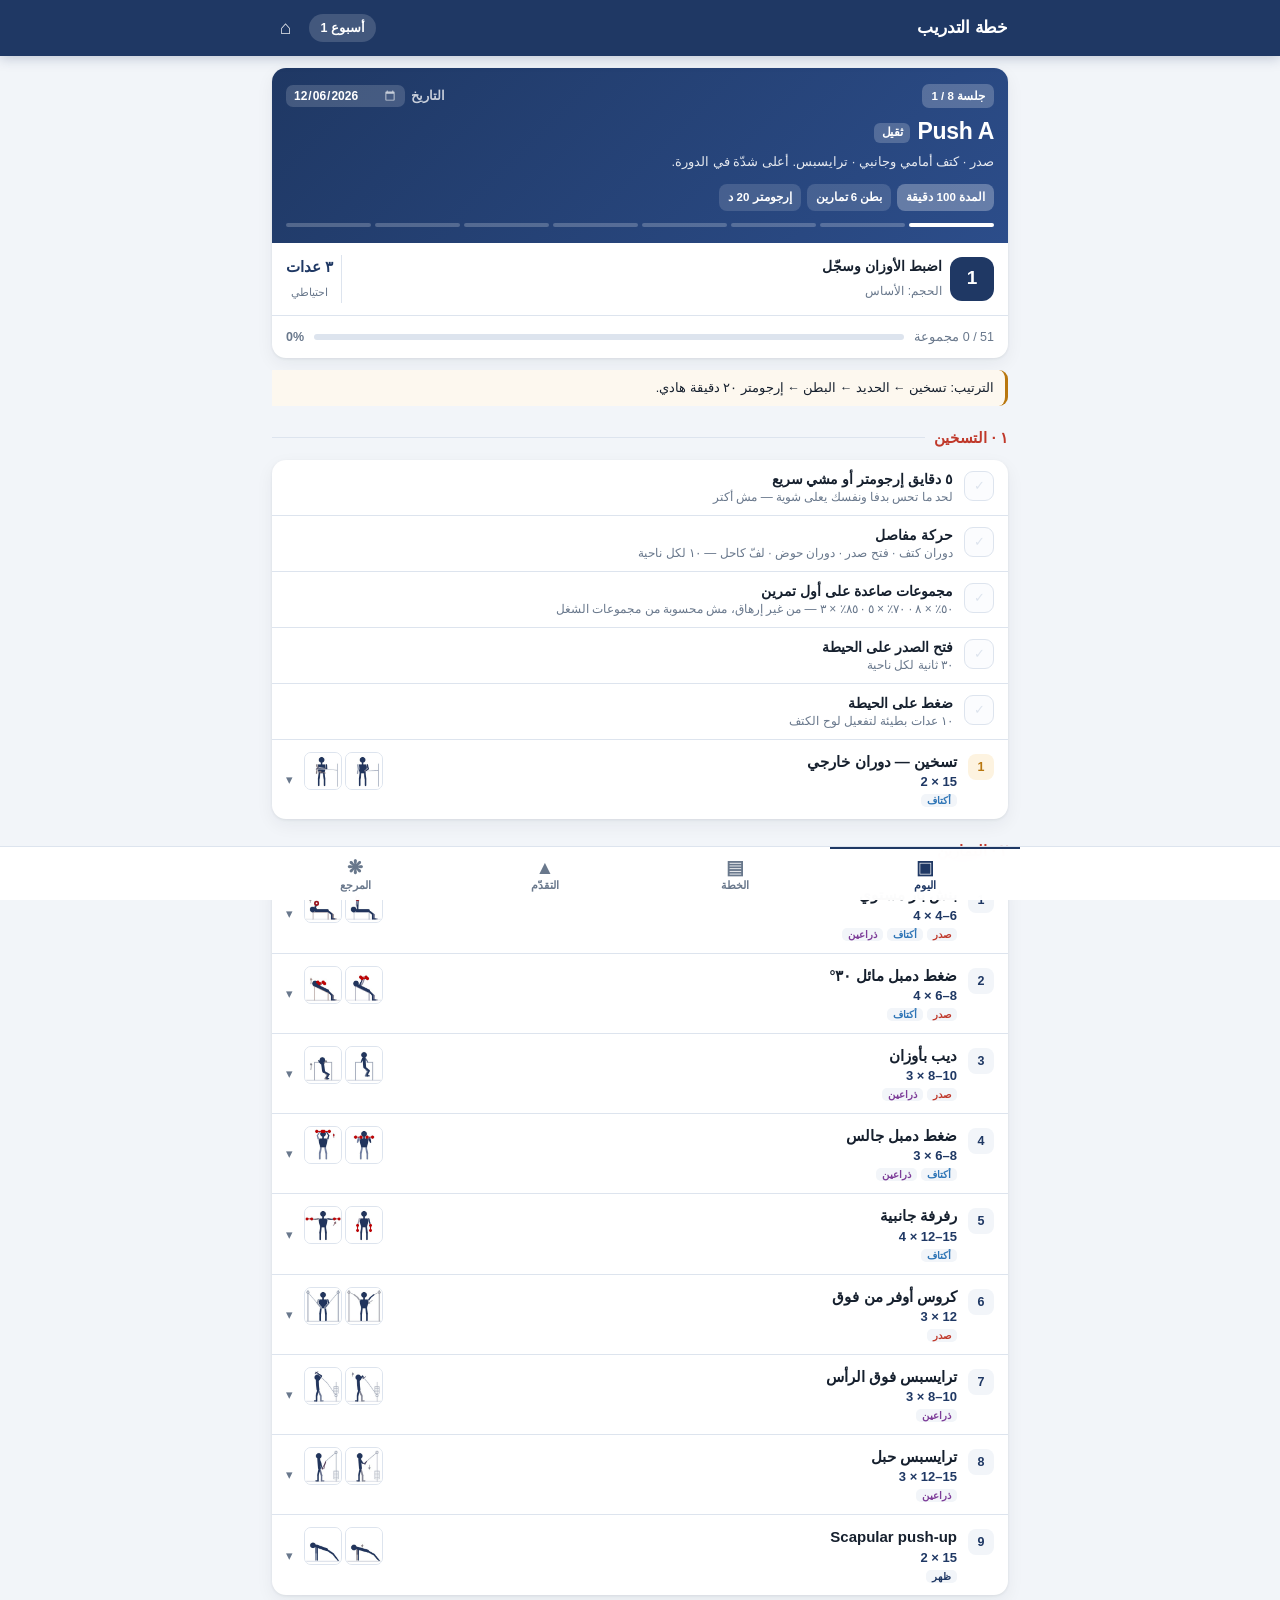
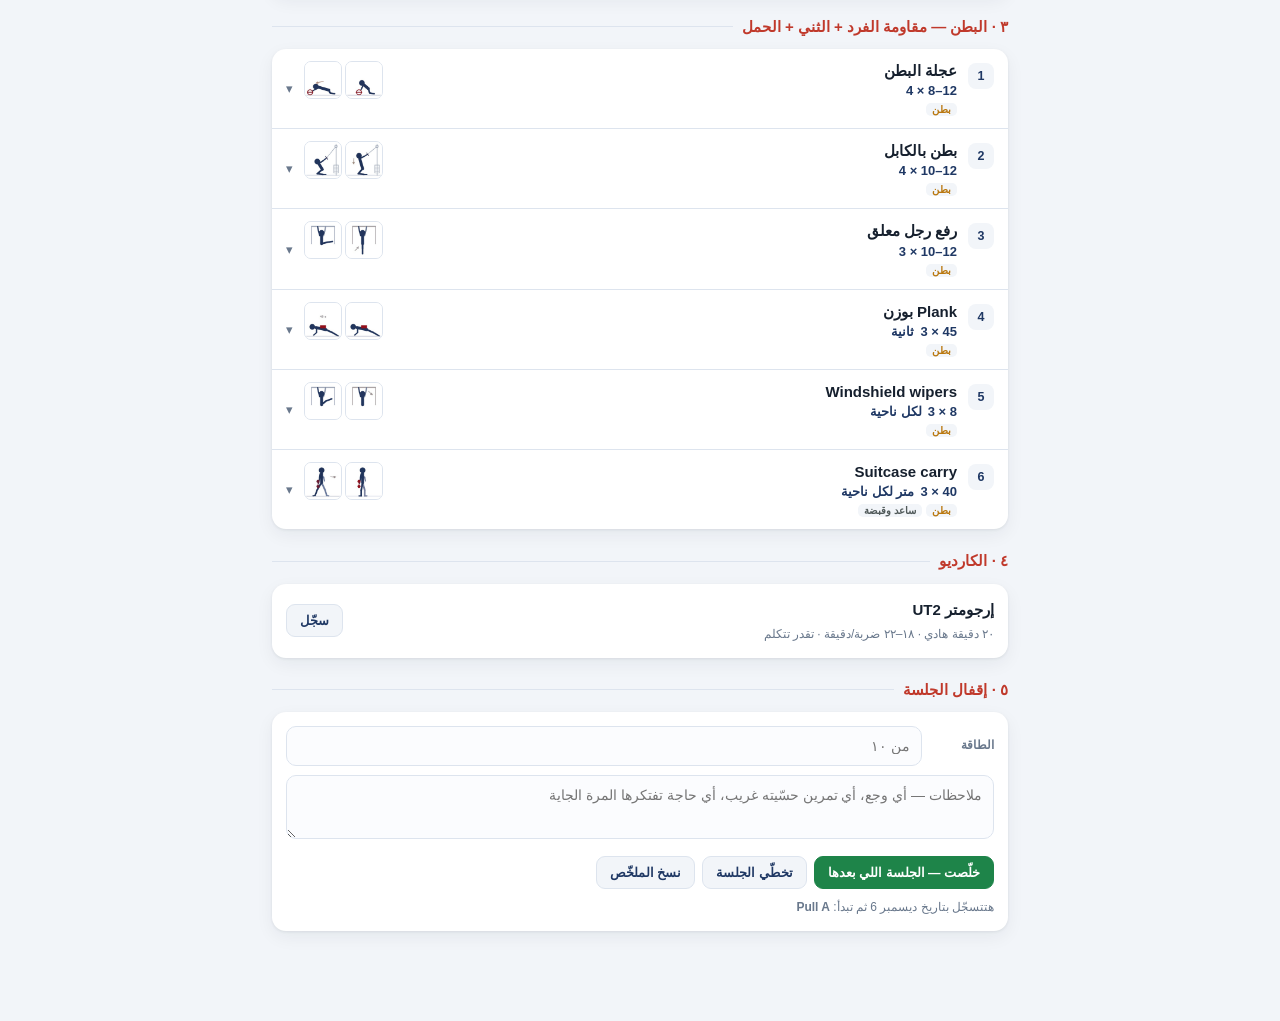
==== التمرين.html @ 70721830 "إدخال «بياناتي» من لينك بدل الكتابة اليدوية الأرقام بتيجي في جزء الـ hash من الرابط — الجزء ده مبيتب" ====
<!doctype html>
<html lang="ar" dir="rtl">
<head>
<meta charset="utf-8">
<meta name="viewport" content="width=device-width,initial-scale=1,viewport-fit=cover,maximum-scale=1">
<meta name="theme-color" content="#1f3864">
<meta name="apple-mobile-web-app-capable" content="yes">
<meta name="apple-mobile-web-app-status-bar-style" content="black-translucent">
<meta name="apple-mobile-web-app-title" content="التدريب">
<title>خطة التدريب — Push / Pull / Legs</title>

<link rel="icon" href="data:image/svg+xml,%3Csvg xmlns='http://www.w3.org/2000/svg' viewBox='0 0 100 100'%3E%3Crect width='100' height='100' rx='22' fill='%231f3864'/%3E%3Cg fill='%23fff'%3E%3Crect x='14' y='42' width='10' height='16' rx='3'/%3E%3Crect x='76' y='42' width='10' height='16' rx='3'/%3E%3Crect x='26' y='36' width='12' height='28' rx='4'/%3E%3Crect x='62' y='36' width='12' height='28' rx='4'/%3E%3Crect x='38' y='45' width='24' height='10'/%3E%3C/g%3E%3C/svg%3E">
<style>:root{
  --navy:#1f3864; --navy2:#2c4d8a; --red:#c0392b; --ink:#16202e; --mut:#69788c;
  --bg:#f2f5f9; --card:#fff; --line:#dde4ee; --ok:#1e8449; --warn:#b9770e;
  --shadow:0 1px 3px rgba(22,32,46,.08),0 6px 18px rgba(22,32,46,.06);
  --r:14px;
}
*{box-sizing:border-box;-webkit-tap-highlight-color:transparent}
html,body{margin:0;padding:0}
body{
  font-family:-apple-system,BlinkMacSystemFont,"SF Arabic","Segoe UI",Tahoma,"Noto Naskh Arabic",sans-serif;
  background:var(--bg); color:var(--ink); direction:rtl; text-align:right;
  font-size:15px; line-height:1.6; -webkit-font-smoothing:antialiased;
  padding-bottom:78px;
}
button,input,select,textarea{font-family:inherit;font-size:inherit;color:inherit}
button{cursor:pointer;border:0;background:none}
h1,h2,h3,h4{margin:0;line-height:1.35}
.wrap{max-width:760px;margin:0 auto;padding:0 12px}

/* ---------- top bar ---------- */
.top{
  position:sticky;top:0;z-index:40;background:var(--navy);color:#fff;
  box-shadow:0 2px 12px rgba(31,56,100,.25);
}
.top .wrap{display:flex;align-items:center;gap:10px;height:56px}
.top h1{font-size:17px;font-weight:700;flex:1;letter-spacing:-.2px}
.wkchip{
  background:rgba(255,255,255,.16);border-radius:999px;padding:4px 11px;
  font-size:12.5px;font-weight:600;white-space:nowrap
}
.iconbtn{color:#fff;font-size:19px;padding:6px 8px;border-radius:10px;opacity:.9}
.iconbtn:active{background:rgba(255,255,255,.15)}

/* ---------- nav ---------- */
.nav{
  position:fixed;bottom:0;right:0;left:0;z-index:50;background:rgba(255,255,255,.97);
  backdrop-filter:blur(12px);border-top:1px solid var(--line);
  padding-bottom:env(safe-area-inset-bottom)
}
.nav-in{max-width:760px;margin:0 auto;display:flex}
.nav button{
  flex:1;padding:9px 0 8px;display:flex;flex-direction:column;align-items:center;gap:2px;
  color:var(--mut);font-size:11px;font-weight:600;border-top:2px solid transparent
}
.nav button i{font-style:normal;font-size:19px;line-height:1}
.nav button.on{color:var(--navy);border-top-color:var(--navy)}

/* ---------- cards ---------- */
.card{background:var(--card);border-radius:var(--r);box-shadow:var(--shadow);margin:12px 0;overflow:hidden}
.card-p{padding:14px}
.sect{margin:22px 0 8px;display:flex;align-items:center;gap:9px}
.sect h2{font-size:15px;color:var(--red);font-weight:700}
.sect:after{content:"";flex:1;height:1px;background:var(--line)}

/* ---------- day header ---------- */
.dayhead{background:linear-gradient(135deg,var(--navy) 0%,var(--navy2) 100%);color:#fff;padding:16px 14px}
.dayhead .dl{font-size:12.5px;opacity:.75;font-weight:600}
.dayhead h2{font-size:23px;font-weight:800;margin:2px 0 5px;letter-spacing:-.3px}
.dayhead .tg{
  display:inline-block;background:rgba(255,255,255,.2);border-radius:6px;
  padding:2px 8px;font-size:11.5px;font-weight:700;margin-inline-start:7px;vertical-align:3px
}
.dayhead p{font-size:13px;opacity:.88;margin:0}
.chips{display:flex;flex-wrap:wrap;gap:6px;margin-top:11px}
.chip{background:rgba(255,255,255,.14);border-radius:8px;padding:4px 9px;font-size:11.5px;font-weight:600}
.chip.g{background:rgba(255,255,255,.28)}

/* ---------- week banner ---------- */
.wkbar{display:flex;gap:8px;padding:12px 14px;border-bottom:1px solid var(--line);align-items:center}
.wkbar .n{
  width:44px;height:44px;border-radius:12px;background:var(--navy);color:#fff;
  display:grid;place-items:center;font-weight:800;font-size:19px;flex:none
}
.wkbar.deload .n{background:var(--warn)}
.wkbar.peak .n{background:var(--red)}
.wkbar .t{flex:1;min-width:0}
.wkbar .t b{display:block;font-size:14px}
.wkbar .t span{font-size:12px;color:var(--mut)}
.wkbar .r{text-align:center;flex:none;padding-inline-start:8px;border-inline-start:1px solid var(--line)}
.wkbar .r b{display:block;font-size:15px;color:var(--navy)}
.wkbar .r span{font-size:10.5px;color:var(--mut)}

/* ---------- progress ---------- */
.pbar{height:6px;background:var(--line);border-radius:99px;overflow:hidden}
.pbar i{display:block;height:100%;background:var(--ok);border-radius:99px;transition:width .3s}
.prow{display:flex;align-items:center;gap:10px;padding:11px 14px;font-size:12.5px;color:var(--mut)}
.prow .pbar{flex:1}

/* ---------- exercise card ---------- */
.ex{border-bottom:1px solid var(--line)}
.ex:last-child{border-bottom:0}
.ex.done .exhead .num{background:var(--ok);color:#fff}
.exhead{display:flex;gap:11px;padding:12px 14px;align-items:flex-start;width:100%;text-align:right}
.num{
  width:26px;height:26px;border-radius:8px;background:var(--bg);color:var(--navy);
  font-size:12.5px;font-weight:800;display:grid;place-items:center;flex:none;margin-top:2px
}
.num.w{background:#fdf3e0;color:var(--warn)}
.exmeta{flex:1;min-width:0}
.exmeta h3{font-size:15px;font-weight:700}
.exmeta .tgt{font-size:13px;color:var(--navy);font-weight:700;margin-top:2px;display:flex;gap:6px;align-items:center;flex-wrap:wrap}
.plus{background:#e8f5ec;color:var(--ok);border-radius:5px;padding:0 5px;font-size:10.5px;font-weight:800}
.mus{display:flex;gap:4px;margin-top:5px;flex-wrap:wrap}
.mus span{font-size:10px;font-weight:700;padding:1px 6px;border-radius:5px;background:var(--bg);color:var(--mut)}
.thumbs{display:flex;gap:3px;flex:none}
.thumbs img{width:38px;height:38px;border-radius:7px;background:#fff;border:1px solid var(--line);object-fit:contain}
.caret{color:var(--mut);font-size:13px;align-self:center;flex:none;transition:transform .2s}
.ex.open .caret{transform:rotate(180deg)}
.exbody{display:none;padding:0 14px 14px}
.ex.open .exbody{display:block}

/* ---------- exercise detail ---------- */
.frames{display:flex;gap:8px;margin-bottom:12px}
.frame{flex:1;background:#fff;border:1px solid var(--line);border-radius:11px;overflow:hidden}
.frame b{
  display:block;background:var(--bg);font-size:11px;font-weight:700;color:var(--navy);
  padding:5px 8px;border-bottom:1px solid var(--line)
}
.frame img{display:block;width:100%;aspect-ratio:1;object-fit:contain}
.cues{list-style:none;margin:0 0 10px;padding:0}
.cues li{position:relative;padding-inline-start:16px;font-size:13.5px;margin-bottom:5px;color:#33445c}
.cues li:before{content:"";position:absolute;inset-inline-start:5px;top:9px;width:5px;height:5px;border-radius:99px;background:var(--navy2)}
.note{border-inline-start:3px solid var(--warn);background:#fdf8ef;padding:8px 11px;border-radius:0 9px 9px 0;font-size:12.5px;margin-bottom:10px}
.note.g{border-color:var(--ok);background:#f0f8f2}
.note.b{border-color:var(--navy2);background:#eff4fb}
.rec{
  display:flex;gap:9px;align-items:flex-start;background:#eef3fa;border-radius:10px;
  padding:9px 11px;font-size:12.5px;margin-bottom:11px;color:#22375c;font-weight:600
}
.rec i{font-style:normal;font-size:14px;flex:none}

/* ---------- set logging ---------- */
.sets{width:100%;border-collapse:collapse;margin-bottom:8px}
.sets th{font-size:10.5px;color:var(--mut);font-weight:700;padding:0 2px 5px;text-align:center}
.sets td{padding:3px 2px}
.sets .sn{width:26px;text-align:center;font-size:12px;font-weight:800;color:var(--mut)}
.sets input{
  width:100%;height:38px;border:1px solid var(--line);border-radius:9px;background:#fbfcfe;
  text-align:center;font-size:15px;font-weight:700;padding:0 2px;min-width:0
}
.sets input:focus{outline:0;border-color:var(--navy2);background:#fff}
.sets tr.ok input{background:#f1f9f3;border-color:#bfe3c9}
.ck{
  width:38px;height:38px;border-radius:9px;border:1px solid var(--line);background:#fbfcfe;
  display:grid;place-items:center;font-size:15px;color:var(--line)
}
.ck.on{background:var(--ok);border-color:var(--ok);color:#fff}
.exacts{display:flex;gap:7px;flex-wrap:wrap}
.btn{
  border-radius:9px;padding:8px 13px;font-size:12.5px;font-weight:700;
  background:var(--bg);color:var(--navy);border:1px solid var(--line)
}
.btn:active{transform:scale(.97)}
.btn.p{background:var(--navy);color:#fff;border-color:var(--navy)}
.btn.g{background:var(--ok);color:#fff;border-color:var(--ok)}
.btn.d{background:#fff;color:var(--red);border-color:#f0d0cc}
.btn.sm{padding:5px 10px;font-size:11.5px}

/* ---------- rest timer ---------- */
.timer{
  position:fixed;bottom:74px;right:12px;left:12px;max-width:736px;margin:0 auto;z-index:45;
  background:var(--navy);color:#fff;border-radius:13px;padding:11px 14px;display:none;
  align-items:center;gap:12px;box-shadow:0 8px 26px rgba(31,56,100,.35)
}
.timer.on{display:flex}
.timer .tv{font-size:23px;font-weight:800;font-variant-numeric:tabular-nums;min-width:66px}
.timer .tl{flex:1;font-size:12px;opacity:.85}
.timer button{background:rgba(255,255,255,.2);color:#fff;border-radius:8px;padding:6px 11px;font-size:12px;font-weight:700}

/* ---------- tables ---------- */
.tbl{width:100%;border-collapse:collapse;font-size:12.5px}
.tbl th{background:var(--navy);color:#fff;font-weight:700;padding:8px 9px;text-align:right;font-size:11.5px}
.tbl td{padding:8px 9px;border-bottom:1px solid var(--line)}
.tbl tr:nth-child(even) td{background:#f7f9fc}
.tbl tr.hi td{background:#fff6e8;font-weight:700}
.scroll{overflow-x:auto;-webkit-overflow-scrolling:touch}

/* ---------- volume bars ---------- */
.vol{display:flex;align-items:center;gap:9px;padding:7px 0;font-size:12px}
.vol .lbl{width:74px;flex:none;font-weight:700}
.vol .track{flex:1;height:9px;background:var(--line);border-radius:99px;position:relative;overflow:hidden}
.vol .fill{height:100%;border-radius:99px;transition:width .4s}
.vol .val{width:56px;flex:none;text-align:center;color:var(--mut);font-weight:700;font-variant-numeric:tabular-nums}

/* ---------- misc ---------- */
.ltr{direction:ltr;unicode-bidi:isolate;display:inline-block}
.datepick{
  background:rgba(255,255,255,.16);border:0;color:#fff;font-size:12px;font-weight:700;
  border-radius:7px;padding:3px 7px;font-family:inherit
}
.datepick::-webkit-calendar-picker-indicator{filter:invert(1);opacity:.7}
.dnav{display:flex;align-items:center;gap:6px;margin-bottom:8px}
.stepchip{background:rgba(255,255,255,.22);border-radius:7px;padding:3px 9px;font-size:11.5px;font-weight:700}
.steps{display:flex;gap:4px;margin-top:12px}
.step{flex:1;height:4px;border-radius:99px;background:rgba(255,255,255,.22)}
.step.past{background:rgba(255,255,255,.55)}
.step.on{background:#fff}
.warm{
  display:flex;gap:11px;align-items:flex-start;width:100%;text-align:right;
  padding:11px 14px;border-bottom:1px solid var(--line)
}
.warm .ck{flex:none;width:30px;height:30px;font-size:13px}
.warm .wt{flex:1;min-width:0}
.warm .wt b{display:block;font-size:14px;font-weight:700}
.warm .wt span{font-size:12px;color:var(--mut)}
.warm.on .wt b{color:var(--ok)}
.lb{font-size:11.5px;color:var(--mut);font-weight:600;display:block;margin-bottom:2px}
.syncdot{display:inline-block;width:8px;height:8px;border-radius:99px;background:var(--line);margin-inline-end:5px;vertical-align:0}
.syncdot.ok{background:var(--ok)}
.syncdot.sync{background:var(--warn)}
.syncdot.err{background:var(--red)}
.f{display:flex;gap:8px;align-items:center}
.f label{font-size:12px;color:var(--mut);font-weight:600;flex:none}
.inp{
  width:100%;height:40px;border:1px solid var(--line);border-radius:10px;background:#fbfcfe;
  padding:0 11px;font-size:14px
}
.inp:focus{outline:0;border-color:var(--navy2);background:#fff}
textarea.inp{height:auto;padding:9px 11px;resize:vertical;min-height:64px;line-height:1.55}
.grid2{display:grid;grid-template-columns:1fr 1fr;gap:8px}
.grid3{display:grid;grid-template-columns:repeat(3,1fr);gap:8px}
.acc{border-bottom:1px solid var(--line)}
.acc:last-child{border-bottom:0}
.acc>button{width:100%;padding:13px 14px;display:flex;align-items:center;gap:9px;font-size:14px;font-weight:700;text-align:right}
.acc>button .caret{margin-inline-start:auto}
.acc.open>button .caret{transform:rotate(180deg)}
.acc .accb{display:none;padding:0 14px 14px}
.acc.open .accb{display:block}
.empty{text-align:center;color:var(--mut);font-size:13px;padding:26px 14px}
.hist{display:flex;gap:10px;padding:10px 14px;border-bottom:1px solid var(--line);font-size:12.5px;align-items:center}
.hist:last-child{border-bottom:0}
.hist .d{font-weight:700;width:78px;flex:none;color:var(--navy)}
.hist .s{flex:1;color:var(--mut)}
.spark{display:block;width:100%;height:52px}
.tag{font-size:10.5px;font-weight:800;padding:2px 7px;border-radius:6px;background:#eef3fa;color:var(--navy2)}
.sub{font-size:12px;color:var(--mut);margin-top:3px}
.center{text-align:center}
.sh{display:none}
.pill{display:inline-block;background:var(--bg);border:1px solid var(--line);border-radius:99px;padding:3px 10px;font-size:11.5px;font-weight:700;margin:0 0 6px 6px}
.pill.on{background:var(--navy);color:#fff;border-color:var(--navy)}
.toast{
  position:fixed;bottom:88px;right:50%;transform:translateX(50%);z-index:99;
  background:var(--ink);color:#fff;padding:9px 16px;border-radius:99px;font-size:13px;font-weight:600;
  opacity:0;pointer-events:none;transition:opacity .25s
}
.toast.on{opacity:.95}
@media(max-width:360px){
  .thumbs img{width:32px;height:32px}
  .exmeta h3{font-size:14px}
}
@media print{ .nav,.top,.timer{display:none} }
</style>
</head>
<body>

<header class="top">
  <div class="wrap">
    <h1>خطة التدريب</h1>
    <span class="wkchip" id="wkchip">—</span>
    <button class="iconbtn" id="gotoday" title="النهاردة">⌂</button>
  </div>
</header>

<main class="wrap" id="app"></main>

<div class="timer" id="timer">
  <span class="tv" id="tval">0:00</span>
  <span class="tl" id="tlabel">راحة</span>
  <button id="tadd">+٣٠ ث</button>
  <button id="tskip">تخطّي</button>
</div>

<div class="toast" id="toast"></div>

<nav class="nav">
  <div class="nav-in">
    <button data-v="today"><i>▣</i>اليوم</button>
    <button data-v="plan"><i>▤</i>الخطة</button>
    <button data-v="prog"><i>▲</i>التقدّم</button>
    <button data-v="ref"><i>❋</i>المرجع</button>
  </div>
</nav>

<script></script>
<script></script>
<script>const IMG={"pushA":[["[data-uri]","[data-uri]"],["[data-uri]","[data-uri]"],["[data-uri]","[data-uri]"],["[data-uri]","[data-uri]"],["[data-uri]","[data-uri]"],["[data-uri]","[data-uri]"],["[data-uri]","[data-uri]"],["[data-uri]","[data-uri]"],["[data-uri]","[data-uri]"],["[data-uri]","[data-uri]"]],"pullA":[["[data-uri]","[data-uri]"],["[data-uri]","[data-uri]"],["[data-uri]","[data-uri]"],["[data-uri]","[data-uri]"],["[data-uri]","[data-uri]"],["[data-uri]","[data-uri]"],["[data-uri]","[data-uri]"],["[data-uri]","[data-uri]"],["[data-uri]","[data-uri]"]],"legsA":[["[data-uri]","[data-uri]"],["[data-uri]","[data-uri]"],["[data-uri]","[data-uri]"],["[data-uri]","[data-uri]"],["[data-uri]","[data-uri]"],["[data-uri]","[data-uri]"],["[data-uri]","[data-uri]"]],"pushB":[["[data-uri]","[data-uri]"],["[data-uri]","[data-uri]"],["[data-uri]","[data-uri]"],["[data-uri]","[data-uri]"],["[data-uri]","[data-uri]"],["[data-uri]","[data-uri]"],["[data-uri]","[data-uri]"],["[data-uri]","[data-uri]"],["[data-uri]","[data-uri]"],["[data-uri]","[data-uri]"]],"pullB":[["[data-uri]","[data-uri]"],["[data-uri]","[data-uri]"],["[data-uri]","[data-uri]"],["[data-uri]","[data-uri]"],["[data-uri]","[data-uri]"],["[data-uri]","[data-uri]"],["[data-uri]","[data-uri]"],["[data-uri]","[data-uri]"],["[data-uri]","[data-uri]"],["[data-uri]","[data-uri]"]],"legsB":[["[data-uri]","[data-uri]"],["[data-uri]","[data-uri]"],["[data-uri]","[data-uri]"],["[data-uri]","[data-uri]"],["[data-uri]","[data-uri]"],["[data-uri]","[data-uri]"],["[data-uri]","[data-uri]"],["[data-uri]","[data-uri]"]],"abs12":[["[data-uri]","[data-uri]"],["[data-uri]","[data-uri]"],["[data-uri]","[data-uri]"],["[data-uri]","[data-uri]"],["[data-uri]","[data-uri]"],["[data-uri]","[data-uri]"],["[data-uri]","[data-uri]"],["[data-uri]","[data-uri]"]],"abs3":[["[data-uri]","[data-uri]"],["[data-uri]","[data-uri]"],["[data-uri]","[data-uri]"],["[data-uri]","[data-uri]"]]};
</script>
<script>/* ============================================================
   خطة التدريب الكاملة — Push / Pull / Legs
   بيانات الخطة مستخرجة من ملف الخطة (١٨ صفحة)
   ============================================================ */

const MUSCLES = {
  chest:  { ar: 'صدر',        c: '#c0392b' },
  back:   { ar: 'ظهر',        c: '#1f3864' },
  delts:  { ar: 'أكتاف',      c: '#2e75b6' },
  arms:   { ar: 'ذراعين',     c: '#7d3c98' },
  quads:  { ar: 'رجل أمامي',  c: '#1e8449' },
  ham:    { ar: 'خلفي ومؤخرة', c: '#117864' },
  abs:    { ar: 'بطن',        c: '#b9770e' },
  calves: { ar: 'سمانة',      c: '#6e2c00' },
  fore:   { ar: 'ساعد وقبضة', c: '#515a5a' },
  neck:   { ar: 'رقبة',       c: '#5d6d7e' },
  other:  { ar: 'مساعدة',     c: '#839192' }
};

/* أهداف الحجم الأسبوعي (مجموعات/أسبوع) — صفحة ٢ */
const VOLUME_TARGET = {
  chest:  [16, 16, 18, 18, 20, 10],
  back:   [20, 20, 22, 22, 24, 12],
  delts:  [14, 14, 16, 16, 18, 9],
  arms:   [9, 9, 10, 10, 12, 6],
  quads:  [13, 13, 14, 14, 16, 8],
  ham:    [11, 11, 12, 12, 14, 7],
  abs:    [13, 13, 14, 14, 16, 8]
};

/* التدرّج الأسبوعي — صفحة ٣ */
const WEEKS = [
  { w: 1, vol: 'الأساس',      extra: 0, rir: '٣ عدات',  rirLo: 3, rirHi: 3, desc: 'اضبط الأوزان وسجّل', tone: 'base' },
  { w: 2, vol: '+١ مجموعة',   extra: 1, rir: '٢–٣',     rirLo: 2, rirHi: 3, desc: 'ابدأ تزوّد', tone: 'up' },
  { w: 3, vol: '+٢ مجموعة',   extra: 2, rir: '٢',       rirLo: 2, rirHi: 2, desc: 'جودة عالية', tone: 'up' },
  { w: 4, vol: '+٣ مجموعة',   extra: 3, rir: '١–٢',     rirLo: 1, rirHi: 2, desc: 'أصعب أسبوع', tone: 'hard' },
  { w: 5, vol: '+٤ مجموعة',   extra: 4, rir: '٠–١',     rirLo: 0, rirHi: 1, desc: 'قمة الميزو', tone: 'peak' },
  { w: 6, vol: '−٥٠٪',        extra: -1, rir: '٤–٥',    rirLo: 4, rirHi: 5, desc: 'تخفيف كامل', tone: 'deload' }
];

/* مقادير الزيادة — صفحة ٣ */
const INC_RULES = [
  ['سكوات · رفعة رومانية · Leg press', '٥ كجم'],
  ['بنش · تجديف · ضغط كتف', '٢.٥ كجم'],
  ['العزل والبطن', '١–٢.٥ كجم'],
  ['الأجهزة', 'أصغر تدرّج متاح']
];

/* ============================================================
   التمارين
   im  : بنك الصور والفهرس
   s   : عدد المجموعات الأساسي · lo/hi : مدى العدات
   u   : وحدة القياس (rep | sec | m)
   each: التمرين لكل ناحية / لكل رجل
   inc : مقدار زيادة الوزن بالكيلو
   r   : راحة بالثواني · m : العضلات
   ============================================================ */

const EX = {
  /* ---------- Push A ---------- */
  'ext-rot': {
    n: 'تسخين — دوران خارجي', im: ['pushA', 0], s: 2, lo: 15, hi: 15, inc: 1, r: 45,
    m: ['delts'], warm: true,
    cue: ['الكوع ملزوق في جنبك وزاوية ٩٠° ثابتة',
          'اللفة من الكتف نفسه مش من المعصم',
          'وزن خفيف جدًا — الهدف تسخين الكفة المدوّرة مش إجهادها',
          'ثانيتين في الرجوع — بلاش رمي']
  },
  'bench': {
    n: 'بنش بار مستوي', im: ['pushA', 1], s: 4, lo: 4, hi: 6, inc: 2.5, r: 180,
    m: ['chest', 'delts', 'arms'],
    cue: ['اسحب الكتف لورا وتحت وثبّته في البنش قبل ما تشيل البار',
          'البار ينزل على خط الحلمة ويلمس الصدر بهدوء',
          'الرجل مثبتة في الأرض وقوس طبيعي في أسفل الضهر',
          'شهيق في النزول · زفير بعد ما تعدّي أصعب نقطة'],
    tip: 'أهم تمرين في الأسبوع — سجّل رقمه بدقة.'
  },
  'incline-db': {
    n: 'ضغط دمبل مائل ٣٠°', im: ['pushA', 2], s: 4, lo: 6, hi: 8, inc: 2.5, r: 150,
    m: ['chest', 'delts'],
    cue: ['ميل البنش ٣٠° بس — أكتر من كده يحوّله لضغط كتف',
          'الدمبل ينزل لجنب الصدر العلوي مش لفوق الوش',
          'متخبطش الدمبلين في بعض في الأعلى — سيب توتر',
          'الكوع تحت الرسغ في كل نقطة']
  },
  'dips': {
    n: 'ديب بأوزان', im: ['pushA', 3], s: 3, lo: 8, hi: 10, inc: 2.5, r: 150,
    m: ['chest', 'arms'],
    cue: ['ميل الجذع لقدام شوية عشان الشغل يروح للصدر',
          'انزل لحد ما الدراع يوازي الأرض وبس',
          'لو حسيت نغزة في مقدمة الكتف — قلّل المدى فورًا',
          'الحزام بالأوزان بين الرجلين ثابت من غير مرجحة']
  },
  'db-shoulder-press': {
    n: 'ضغط دمبل جالس', im: ['pushA', 4], s: 3, lo: 6, hi: 8, inc: 2.5, r: 150,
    m: ['delts', 'arms'],
    cue: ['ضهرك مسنود والبطن مشدودة — بلاش تقويس',
          'الدمبل يبدأ عند مستوى الودن وينتهي فوق من غير قفل عنيف',
          'الكوع مايلفّش لبرا أوي — خليه قدام خط الجسم شوية'],
    tip: 'حجم الكتف الأمامي بياخد شغل كتير من البنش — مش محتاج تبالغ هنا.'
  },
  'lateral-raise': {
    n: 'رفرفة جانبية', im: ['pushA', 5], s: 4, lo: 12, hi: 15, inc: 1, r: 75,
    m: ['delts'],
    cue: ['ارفع لحد مستوى الكتف بالظبط — مش أعلى',
          'الكوع أعلى من الرسغ شوية طول الحركة',
          'النزول بطيء ومتحكَّم — ده نص التمرين',
          'لو الجسم بيتمرجح يبقى الوزن كبير']
  },
  'cable-crossover-high': {
    n: 'كروس أوفر من فوق', im: ['pushA', 6], s: 3, lo: 12, hi: 12, inc: 2.5, r: 75,
    m: ['chest'],
    cue: ['البكرة فوق والحركة نازلة لتحت وللداخل',
          'كوع مثني ثابت — الحركة من الكتف',
          'اعصر الصدر ثانية في نهاية الحركة',
          'خطوة لقدام عشان يفضل في توتر من أول الحركة']
  },
  'overhead-tri': {
    n: 'ترايسبس فوق الرأس', im: ['pushA', 7], s: 3, lo: 8, hi: 10, inc: 2.5, r: 90,
    m: ['arms'],
    cue: ['الكوع ثابت وقريّب من الودن — متسيبهوش يفتح',
          'المطّ الكامل ورا الراس هو اللي بيشغّل الرأس الطويلة',
          'مفصل الكتف ثابت — بس الساعد هو اللي بيتحرك']
  },
  'rope-pushdown': {
    n: 'ترايسبس حبل', im: ['pushA', 8], s: 3, lo: 12, hi: 15, inc: 2.5, r: 75,
    m: ['arms'],
    cue: ['افرد وافتح الحبل في الآخر',
          'الكوع ملزوق في الجنب — بلاش دفع بالجسم',
          'وقفة صغيرة في الفرد الكامل']
  },
  'scap-pushup': {
    n: 'Scapular push-up', im: ['pushA', 9], s: 2, lo: 15, hi: 15, inc: 0, r: 45,
    m: ['back'], bw: true,
    cue: ['الدراع مفرود طول الوقت — الحركة من لوح الكتف بس',
          'انزل بالصدر بين الكتفين وبعدين ادفع لبرا',
          'حركة صغيرة وبطيئة — دي صحة كتف مش تضخيم']
  },

  /* ---------- Pull A ---------- */
  'barbell-row': {
    n: 'تجديف بار منحني', im: ['pullA', 0], s: 4, lo: 5, hi: 8, inc: 2.5, r: 180,
    m: ['back'],
    cue: ['الجذع مايل حوالي ٤٥° وأسفل الضهر مشدود',
          'اسحب البار للسرّة مش للصدر',
          'الحركة تبدأ بلوح الكتف بعدين الكوع',
          'متسيبش الجذع يقوم مع كل عدة — لو قام يبقى الوزن كبير']
  },
  'weighted-pullup': {
    n: 'عقلة بأوزان', im: ['pullA', 1], s: 4, lo: 5, hi: 8, inc: 2.5, r: 180,
    m: ['back', 'arms'],
    cue: ['ابدأ من فرد كامل والكتف مسحوب لتحت',
          'الصدر ناحية البار مش الدقن',
          'النزول متحكَّم — ٢ ثانية على الأقل',
          'لو مكمّلتش ٥ عدات نضيفة، شيل وزن']
  },
  'chest-supported-row': {
    n: 'تجديف بدعامة صدر', im: ['pullA', 2], s: 3, lo: 8, hi: 10, inc: 2.5, r: 120,
    m: ['back'],
    cue: ['الصدر ملزوق في الدعامة — دي الحاجة اللي بتحمي ضهرك',
          'اسحب لحد ما الكوع يعدّي خط الجسم',
          'وقفة نصف ثانية في القمة واعصر لوح الكتف']
  },
  'back-extension': {
    n: 'Back extension', im: ['pullA', 3], s: 3, lo: 12, hi: 15, inc: 2.5, r: 90,
    m: ['ham', 'back'],
    cue: ['الحركة من الحوض مش من الفقرات',
          'اوقف عند خط الجسم المستقيم — بلاش تقويس زيادة',
          'اعصر المؤخرة في الأعلى'],
    tip: 'ده تعويض مباشر عن غياب الرفعة الميتة — متسيبهوش.'
  },
  'face-pull': {
    n: 'Face pull', im: ['pullA', 4], s: 3, lo: 15, hi: 15, inc: 2.5, r: 60,
    m: ['delts'],
    cue: ['الحبل جاي على مستوى الوش',
          'اسحب وافتح لحد ما الإيدين تبقى جنب الودان',
          'دوران خارجي في الآخر — ده اللي بيصحّح وضع الكتف',
          'وزن خفيف وعدات نضيفة']
  },
  'ez-curl': {
    n: 'مرجحة EZ', im: ['pullA', 5], s: 3, lo: 8, hi: 10, inc: 2.5, r: 90,
    m: ['arms'],
    cue: ['الكوع ثابت في الجنب',
          'افرد الدراع بالكامل تحت — نص الحركة تساوي نص النتيجة',
          'متسيبش الجسم يترجّح لورا']
  },
  'hammer-curl': {
    n: 'Hammer curl', im: ['pullA', 6], s: 3, lo: 10, hi: 12, inc: 2, r: 75,
    m: ['arms', 'fore'],
    cue: ['القبضة محايدة (الإبهام لفوق) طول الحركة',
          'ده بيشتغل على البراكيالِس والساعد — مهم لسمك الدراع',
          'واحدة واحدة أو الاتنين مع بعض بس بنفس السرعة']
  },
  'farmer-carry': {
    n: 'Farmer carry', im: ['pullA', 7], s: 3, lo: 40, hi: 40, u: 'm', inc: 5, r: 90,
    m: ['fore', 'back'],
    cue: ['الكتف مسحوب لورا والصدر مفرود',
          'خطوات قصيرة وسريعة',
          'البطن مشدودة — متسيبش الجسم يميل']
  },
  'wrist-curl': {
    n: 'Wrist curl', im: ['pullA', 8], s: 2, lo: 15, hi: 20, inc: 1, r: 60,
    m: ['fore'],
    cue: ['الساعد مسنود على الفخد أو البنش',
          'مدى كامل — نزول لتحت خالص وطلوع لفوق',
          'وزن خفيف وعدات كتير']
  },

  /* ---------- Legs A ---------- */
  'back-squat': {
    n: 'سكوات خلفي', im: ['legsA', 0], s: 4, lo: 5, hi: 8, inc: 5, r: 210,
    m: ['quads', 'ham'],
    cue: ['خد نفس عميق واملا بطنك قبل كل عدة',
          'الركبة تمشي في اتجاه أصابع الرجل',
          'انزل لحد ما الفخد يوازي الأرض على الأقل',
          'ادفع من نص الرجل — الصدر يفضل عالي'],
    tip: 'أتقل تمرين في اليوم — سخّن كويس بمجموعات صاعدة.'
  },
  'rdl-bar': {
    n: 'رفعة رومانية بار', im: ['legsA', 1], s: 4, lo: 6, hi: 8, inc: 5, r: 180,
    m: ['ham'],
    cue: ['الحركة انثناء من الحوض — الركبة بتثني شوية بس',
          'البار ملزوق في الرجل وهو نازل',
          'انزل لحد ما تحس بشدّ في الخلفي وقف',
          'الضهر مستقيم من أول لآخر عدة'],
    tip: 'ده أقرب تمرين لحركة التجديف — دفع بالرجل وانثناء من الحوض. حطه في أولويتك.'
  },
  'leg-press': {
    n: 'Leg press', im: ['legsA', 2], s: 3, lo: 10, hi: 12, inc: 5, r: 150,
    m: ['quads'],
    cue: ['الرجل في نص المنصة وبعرض الكتف',
          'انزل لحد ما الركبة توصل ٩٠° من غير ما الحوض يتلف',
          'متقفلش الركبة بعنف في الأعلى']
  },
  'bulgarian': {
    n: 'Bulgarian split squat', im: ['legsA', 3], s: 3, lo: 10, hi: 10, each: true, inc: 2.5, r: 120,
    m: ['quads', 'ham'],
    cue: ['الرجل الخلفية على البنش والمسافة كفاية عشان الركبة الأمامية متعديش كتير',
          'الجذع مايل لقدام شوية = شغل أكتر للمؤخرة',
          'اتزن الأول من غير وزن قبل ما تمسك دمبل']
  },
  'lying-leg-curl': {
    n: 'Lying leg curl', im: ['legsA', 4], s: 3, lo: 10, hi: 12, inc: 2.5, r: 90,
    m: ['ham'],
    cue: ['الحوض ملزوق في الوسادة — متسيبهوش يقوم',
          'اثنِ لأقصى مدى واعصر ثانية',
          'النزول بطيء — الجزء ده هو اللي بيبني']
  },
  'standing-calf': {
    n: 'سمانة واقف', im: ['legsA', 5], s: 4, lo: 12, hi: 15, inc: 5, r: 75,
    m: ['calves'],
    cue: ['انزل بالكعب لأقصى تحت وقف ثانية في المطّ',
          'اطلع على أطراف الصوابع بالكامل',
          'الركبة مفرودة — دي بتشغّل الجاستروك']
  },
  'tibialis': {
    n: 'Tibialis raise', im: ['legsA', 6], s: 2, lo: 15, hi: 20, inc: 1, r: 60,
    m: ['calves'],
    cue: ['الكعب ثابت والصوابع بتترفع ناحية القصبة',
          'ده بيوازن السمانة وبيقلّل إصابات الركبة',
          'حرقان في مقدمة الساق = صح']
  },

  /* ---------- Push B ---------- */
  'ext-rot-b': {
    n: 'تسخين — دوران خارجي', im: ['pushB', 0], s: 2, lo: 15, hi: 15, inc: 1, r: 45,
    m: ['delts'], warm: true,
    cue: ['نفس تسخين السبت — كوع في الجنب وزاوية ٩٠°',
          'خفيف ومتحكَّم — تسخين مش تمرين']
  },
  'incline-db-b': {
    n: 'ضغط دمبل مائل', im: ['pushB', 1], s: 4, lo: 10, hi: 12, inc: 2.5, r: 120,
    m: ['chest', 'delts'],
    cue: ['نفس حركة السبت بس بعدات أعلى ووزن أخف',
          'ركّز على الإحساس في الصدر العلوي مش على الرقم',
          'متوقفش قبل ما تحس بحرقان حقيقي']
  },
  'machine-press': {
    n: 'ضغط صدر جهاز', im: ['pushB', 2], s: 3, lo: 12, hi: 15, inc: 2.5, r: 90,
    m: ['chest'],
    cue: ['اضبط ارتفاع الكرسي بحيث المسكة تبقى على خط منتصف الصدر',
          'الضهر ملزوق في الدعامة',
          'الجهاز آمن — ممكن تروّح لآخر المدى هنا']
  },
  'pec-deck': {
    n: 'Pec Deck', im: ['pushB', 3], s: 3, lo: 12, hi: 15, inc: 2.5, r: 90,
    m: ['chest'],
    cue: ['الكوع في مستوى الكتف',
          'اعصر في المنتصف ثانية كاملة',
          'الفتح لورا بهدوء لحد ما تحس بمطّ في الصدر']
  },
  'incline-fly': {
    n: 'تفتيح دمبل مائل', im: ['pushB', 4], s: 3, lo: 12, hi: 15, inc: 2.5, r: 90,
    m: ['chest'],
    cue: ['كوع مثني بزاوية ثابتة — متفردهوش',
          'المطّ لحد ما تحس بشدّ في الصدر وقف',
          'وزن معقول — ده تمرين مطّ مش قوة']
  },
  'cable-lateral': {
    n: 'رفرفة جانبية كابل', im: ['pushB', 5], s: 4, lo: 12, hi: 15, inc: 2.5, r: 75,
    m: ['delts'],
    cue: ['الكابل من ورا الجسم بيدّي توتر ثابت طول المدى',
          'اوقف عند مستوى الكتف',
          'إيد واحدة كل مرة عشان تركيز أعلى']
  },
  'rear-delt-machine': {
    n: 'رفرفة خلفية جهاز', im: ['pushB', 6], s: 4, lo: 15, hi: 15, inc: 2.5, r: 60,
    m: ['delts'],
    cue: ['الصدر في الدعامة والدراع شبه مفرود',
          'افتح لبرا لحد خط الكتف',
          'الكتف الخلفي بيحب العدات العالية — خفّف الوزن']
  },
  'skull-crusher': {
    n: 'Skull crusher', im: ['pushB', 7], s: 3, lo: 10, hi: 12, inc: 2.5, r: 90,
    m: ['arms'],
    cue: ['الكوع ثابت وناحية السقف — متسيبهوش يفتح',
          'البار ينزل ورا الجبهة مش عليها',
          'لو الكوع بيوجع، حوّل لبار EZ أو دمبل']
  },
  'rope-pushdown-b': {
    n: 'ترايسبس حبل', im: ['pushB', 8], s: 3, lo: 12, hi: 15, inc: 2.5, r: 75,
    m: ['arms'],
    cue: ['افرد وافتح الحبل في الآخر',
          'الكوع ملزوق في الجنب',
          'آخر مجموعة روّحها لآخر المدى']
  },
  'neck': {
    n: 'رقبة — ثني وفرد', im: ['pushB', 9], s: 2, lo: 15, hi: 15, inc: 1, r: 60,
    m: ['neck'],
    cue: ['مدى صغير وسرعة بطيئة جدًا',
          'وزن خفيف على الجبهة أو خلف الراس بوسادة',
          'لو حسيت بأي دوخة أو تنميل — قف فورًا']
  },

  /* ---------- Pull B ---------- */
  'neutral-pulldown': {
    n: 'سحب أمامي قبضة محايدة', im: ['pullB', 0], s: 4, lo: 10, hi: 12, inc: 2.5, r: 120,
    m: ['back'],
    cue: ['ابدأ بسحب لوح الكتف لتحت قبل ما الكوع يثني',
          'اسحب للصدر العلوي والجذع مايل شوية لورا',
          'الرجوع لفوق كامل — سيب لوح الكتف يطلع']
  },
  'seated-cable-row': {
    n: 'تجديف كابل جالس', im: ['pullB', 1], s: 3, lo: 12, hi: 15, inc: 2.5, r: 90,
    m: ['back'],
    cue: ['الضهر مستقيم — الحركة من الدراع ولوح الكتف',
          'اسحب للسرّة واعصر',
          'متمّطش لقدام بتقويس في الرجوع'],
    tip: 'أقرب إحساس لسحبة التجديف — خلي إيقاعك ثابت.'
  },
  'one-arm-db-row': {
    n: 'تجديف دمبل ذراع واحدة', im: ['pullB', 2], s: 3, lo: 12, hi: 12, inc: 2.5, r: 90,
    m: ['back'],
    cue: ['الضهر موازي للأرض والحوض مش بيلف',
          'اسحب الدمبل ناحية الخصر مش ناحية الكتف',
          'مدى كامل — سيب الكتف ينزل تحت في الآخر']
  },
  'straight-arm-pulldown': {
    n: 'Straight-arm pulldown', im: ['pullB', 3], s: 3, lo: 12, hi: 15, inc: 2.5, r: 75,
    m: ['back'],
    cue: ['الدراع مفرود والحركة من الكتف بس',
          'ميل بسيط لقدام من الحوض',
          'اعصر اللاتس في الآخر لما البار يلمس الفخد']
  },
  'bent-rear-delt': {
    n: 'رفرفة خلفية منحني', im: ['pullB', 4], s: 3, lo: 15, hi: 15, inc: 1, r: 60,
    m: ['delts'],
    cue: ['الجذع شبه موازي للأرض',
          'افتح لبرا بالدراع شبه المفرود',
          'وزن خفيف — الكتف الخلفي صغير وبيتغلب بسرعة']
  },
  'face-pull-b': {
    n: 'Face pull', im: ['pullB', 5], s: 3, lo: 15, hi: 15, inc: 2.5, r: 60,
    m: ['delts'],
    cue: ['الحبل على مستوى الوش',
          'افتح لحد ما الإيدين جنب الودان مع دوران خارجي',
          'مرتين في الأسبوع — ده اللي بيحافظ على كتفك']
  },
  'incline-db-curl': {
    n: 'مرجحة دمبل مائل', im: ['pullB', 6], s: 3, lo: 12, hi: 12, inc: 2, r: 75,
    m: ['arms'],
    cue: ['البنش مايل والدراع متدلّي ورا خط الجسم',
          'ده أقوى وضع لمطّ الرأس الطويلة للبايسبس',
          'متسيبش الكوع يتقدّم لقدام']
  },
  'preacher-curl': {
    n: 'Preacher curl', im: ['pullB', 7], s: 3, lo: 12, hi: 15, inc: 2, r: 75,
    m: ['arms'],
    cue: ['الإبط ملزوق في أعلى الوسادة',
          'افرد بالكامل تحت بس ببطء — الجزء ده حساس',
          'وقفة صغيرة في القمة']
  },
  'db-shrug': {
    n: 'شراج دمبل', im: ['pullB', 8], s: 3, lo: 12, hi: 15, inc: 2.5, r: 75,
    m: ['back'],
    cue: ['ارفع الكتف لفوق مستقيم — بلاش لف دائري',
          'وقفة ثانية في الأعلى',
          'الدراع مجرد خطّاف']
  },
  'reverse-curl': {
    n: 'Reverse curl', im: ['pullB', 9], s: 2, lo: 15, hi: 15, inc: 1, r: 60,
    m: ['fore', 'arms'],
    cue: ['القبضة من فوق (الكف لتحت)',
          'وزن أخف بكتير من المرجحة العادية',
          'الرسغ ثابت مايتكسرش']
  },

  /* ---------- Legs B ---------- */
  'rdl-db': {
    n: 'رفعة رومانية دمبل', im: ['legsB', 0], s: 4, lo: 10, hi: 12, inc: 2.5, r: 150,
    m: ['ham'],
    cue: ['الدمبل قريّب من الرجل وهو نازل',
          'انثناء من الحوض — الركبة لينة بس مش بتثني',
          'قف عند حد المطّ في الخلفي',
          'اعصر المؤخرة في الأعلى']
  },
  'front-squat': {
    n: 'سكوات أمامي', im: ['legsB', 1], s: 3, lo: 10, hi: 12, inc: 5, r: 150,
    m: ['quads'],
    cue: ['الكوع عالي والبار مستقر على الكتف الأمامي',
          'الجذع عمودي قدر الإمكان',
          'انزل عميق — الوضع ده بيسمح بمدى أكبر'],
    tip: 'لو تقيل على الكتف أو الرسغ، استبدله بـ Goblet squat — نفس الشغل بضغط أقل.'
  },
  'hip-thrust': {
    n: 'Hip thrust', im: ['legsB', 2], s: 4, lo: 10, hi: 12, inc: 5, r: 120,
    m: ['ham'],
    cue: ['حافة البنش تحت أسفل لوح الكتف',
          'الدقن ناحية الصدر والنظرة لقدام',
          'اوصل لخط مستقيم من الركبة للكتف واعصر ثانية',
          'الدفع من الكعب']
  },
  'walking-lunges': {
    n: 'Walking lunges', im: ['legsB', 3], s: 3, lo: 12, hi: 12, each: true, inc: 2.5, r: 120,
    m: ['quads', 'ham'],
    cue: ['خطوة كبيرة والركبة الخلفية تقرّب من الأرض',
          'الجذع مستقيم والبطن مشدودة',
          'ادفع من كعب الرجل الأمامية']
  },
  'seated-leg-curl': {
    n: 'Seated leg curl', im: ['legsB', 4], s: 3, lo: 12, hi: 15, inc: 2.5, r: 90,
    m: ['ham'],
    cue: ['وضع القعود بيمطّ الخلفي أكتر من الرقود — أفضل للنمو',
          'اثنِ لأقصى مدى واعصر',
          'الرجوع ٣ ثواني']
  },
  'leg-extension': {
    n: 'Leg extension', im: ['legsB', 5], s: 3, lo: 12, hi: 15, inc: 2.5, r: 90,
    m: ['quads'],
    cue: ['اضبط محور الجهاز على مستوى الركبة',
          'وقفة ثانية في الفرد الكامل',
          'وزن معقول — الركبة مش بتحب الأرقام هنا']
  },
  'adductor': {
    n: 'مقربات (جهاز)', im: ['legsB', 6], s: 3, lo: 15, hi: 15, inc: 2.5, r: 60,
    m: ['other'],
    cue: ['افتح لحد المطّ المريح مش لآخر مدى الجهاز',
          'اقفل ببطء واعصر',
          'مهم لاستقرار الحوض وبيقلّل شدّ الفخد الداخلي']
  },
  'seated-calf': {
    n: 'سمانة جالس', im: ['legsB', 7], s: 4, lo: 15, hi: 20, inc: 2.5, r: 60,
    m: ['calves'],
    cue: ['الركبة مثنية — دي بتشغّل السوليس',
          'مدى كامل ووقفة في المطّ',
          'عدات عالية وبطيئة']
  },

  /* ---------- البطن — جلسة ١ (السبت) ---------- */
  'ab-wheel': {
    n: 'عجلة البطن', im: ['abs12', 0], s: 4, lo: 8, hi: 12, inc: 0, r: 90,
    m: ['abs'], bw: true,
    cue: ['الحوض ملفوف لتحت والبطن مشدودة قبل ما تبدأ',
          'امشي لقدام بالمدى اللي تقدر ترجع منه',
          'متسيبش أسفل الضهر يتقوّس — دي علامة إنك عدّيت حدّك'],
    prog: 'ابدأ من الركبة · لما توصل ١٢ عدة نضيفة → جرّب من الوقوف.'
  },
  'cable-crunch': {
    n: 'بطن بالكابل', im: ['abs12', 1], s: 4, lo: 10, hi: 12, inc: 5, r: 75,
    m: ['abs'],
    cue: ['الحركة لفّ للعمود الفقري مش ثني من الحوض',
          'الحوض ثابت — الكوع بيروح ناحية الفخد',
          'ازفر بالكامل في نهاية اللفّة'],
    prog: 'ابدأ بوزن يوقّفك عند ١٠ · لما توصل ١٢ × ٤ مجموعات → زوّد ٥ كجم.'
  },
  'hanging-leg-raise': {
    n: 'رفع رجل معلق', im: ['abs12', 2], s: 3, lo: 10, hi: 12, inc: 0, r: 90,
    m: ['abs'], bw: true,
    cue: ['ابدأ بلفّ الحوض لتحت قبل ما الرجل تطلع',
          'من غير مرجحة — لو الجسم بيتأرجح قلّل المدى',
          'النزول بطيء لحد الفرد الكامل'],
    prog: 'وزن الجسم → لما توصل ١٢ عدة نضيفة → دمبل ٤ كجم بين الرجلين ثم ٦ ثم ٨.'
  },
  'weighted-plank': {
    n: 'Plank بوزن', im: ['abs12', 3], s: 3, lo: 45, hi: 45, u: 'sec', inc: 5, r: 60,
    m: ['abs'],
    cue: ['خط مستقيم من الكعب للراس',
          'اعصر المؤخرة والبطن — مش مجرد استحمال',
          'الوزن على أسفل الضهر'],
    prog: 'وزن الجسم ٤٥ ث → لما توصل ٦٠ ثانية → ضيف وزن ١٠ كجم.'
  },

  /* ---------- البطن — جلسة ٢ (الأربع) ---------- */
  'hanging-leg-raise-w': {
    n: 'رفع رجل معلق بأوزان', im: ['abs12', 4], s: 4, lo: 8, hi: 12, inc: 2, r: 90,
    m: ['abs'],
    cue: ['دمبل بين الكعبين أو حذاء بأوزان',
          'لفّ الحوض في الآخر — ده اللي بيشغّل البطن السفلية',
          'ثبّت الكتف في البار ومتسيبش جسمك يتمدّد']
  },
  'woodchop': {
    n: 'Cable woodchop', im: ['abs12', 5], s: 3, lo: 12, hi: 12, each: true, inc: 2.5, r: 60,
    m: ['abs'],
    cue: ['الحركة قطرية من فوق لتحت (أو العكس)',
          'اللف من الجذع مش من الدراع',
          'الحوض ثابت والرجل مغروسة']
  },
  'pallof': {
    n: 'Pallof press', im: ['abs12', 6], s: 3, lo: 12, hi: 12, each: true, inc: 2.5, r: 60,
    m: ['abs'],
    cue: ['ده تمرين مقاومة للّف — الهدف إنك متلفّش',
          'افرد الدراع قدامك وقاوم شدّ الكابل ثانيتين',
          'البطن مشدودة والكتف نازل']
  },
  'side-plank': {
    n: 'Side plank بوزن', im: ['abs12', 7], s: 3, lo: 30, hi: 45, u: 'sec', inc: 5, r: 60,
    m: ['abs'],
    cue: ['الجسم خط مستقيم من الجنب',
          'الحوض عالي — متسيبهوش ينزل',
          'الوزن على الفخد العلوي']
  },

  /* ---------- البطن — جلسة ٣ (الجمعة) ---------- */
  'decline-crunch': {
    n: 'بطن مائل بأوزان', im: ['abs3', 0], s: 4, lo: 10, hi: 12, inc: 2.5, r: 75,
    m: ['abs'],
    cue: ['الوزن على الصدر',
          'لفّ الجزء العلوي — مش قيام كامل من الحوض',
          'النزول بطيء وسيب البطن تتمطّ في الآخر'],
    prog: 'ابدأ ٥ كجم · لما توصل ٤ × ١٢ → زوّد ٢.٥ كجم.'
  },
  'windshield-wipers': {
    n: 'Windshield wipers', im: ['abs3', 1], s: 3, lo: 8, hi: 8, each: true, inc: 0, r: 90,
    m: ['abs'], bw: true,
    cue: ['تمرين متقدّم — ابدأ بالركبة مثنية لو الرجل المفرودة صعبة',
          'الكتف ثابت في البار والحركة من الحوض',
          'تحكّم في السرعة — بلاش رمي الرجلين']
  },
  'suitcase-carry': {
    n: 'Suitcase carry', im: ['abs3', 2], s: 3, lo: 40, hi: 40, u: 'm', each: true, inc: 5, r: 75,
    m: ['abs', 'fore'],
    cue: ['وزن في إيد واحدة بس — الهدف تقاوم الميل',
          'الكتفين على نفس الخط',
          'خطوات ثابتة والبطن مشدودة']
  },
  'cable-crunch-b': {
    n: 'بطن بالكابل', im: ['abs3', 3], s: 3, lo: 12, hi: 15, inc: 5, r: 60,
    m: ['abs'],
    cue: ['لفّ من العمود الفقري والحوض ثابت',
          'ازفر بالكامل في الآخر',
          'عدات أعلى من جلسة السبت ووزن أخف']
  }
};

/* ============================================================
   التسخين — بروتوكول عام قبل كل جلسة
   (الدوران الخارجي هو الوحيد المذكور بالاسم في الخطة — الباقي إضافة
    قياسية عشان تدخل التمرين مسخّن من غير ما تاكل من طاقتك)
   ============================================================ */

const WARM_GENERAL = [
  ['٥ دقايق إرجومتر أو مشي سريع', 'لحد ما تحس بدفا ونفسك يعلى شوية — مش أكتر'],
  ['حركة مفاصل', 'دوران كتف · فتح صدر · دوران حوض · لفّ كاحل — ١٠ لكل ناحية'],
  ['مجموعات صاعدة على أول تمرين', '٥٠٪ × ٨ · ٧٠٪ × ٥ · ٨٥٪ × ٣ — من غير إرهاق، مش محسوبة من مجموعات الشغل']
];

const WARM_EXTRA = {
  push: [['فتح الصدر على الحيطة', '٣٠ ثانية لكل ناحية'],
         ['ضغط على الحيطة', '١٠ عدات بطيئة لتفعيل لوح الكتف']],
  pull: [['تعليق على العقلة (Dead hang)', '٣٠ ثانية — بيفتح الكتف وبيسخّن القبضة'],
         ['Face pull خفيف', '١٥ عدة بوزن خفيف جدًا']],
  legs: [['سكوات وزن الجسم', '١٥ عدة بمدى كامل'],
         ['هيب مفصلي (Hip hinge) من غير وزن', '١٠ عدات — تراجع إحساس الرومانية'],
         ['Leg extension خفيف', '١٥ عدة لتدفئة الركبة']]
};

/* ============================================================
   الجلسات — بالترتيب، من غير أيام أسبوع
   الجلسة تبدأ لما اللي قبلها تخلص أو تتخطّى، وتتسجّل بتاريخ يوم تنفيذها
   ============================================================ */

const SESSIONS = [
  {
    k: 'pushA', title: 'Push A', tag: 'ثقيل', type: 'push',
    sub: 'صدر · كتف أمامي وجانبي · ترايسبس. أعلى شدّة في الدورة.',
    dur: 100,
    warm: ['ext-rot'],
    ex: ['bench', 'incline-db', 'dips', 'db-shoulder-press', 'lateral-raise',
         'cable-crossover-high', 'overhead-tri', 'rope-pushdown', 'scap-pushup'],
    absTitle: 'البطن — مقاومة الفرد + الثني + الحمل',
    absEx: ['ab-wheel', 'cable-crunch', 'hanging-leg-raise', 'weighted-plank',
            'windshield-wipers', 'suitcase-carry'],
    cardio: { t: 'إرجومتر UT2', d: '٢٠ دقيقة هادي · ١٨–٢٢ ضربة/دقيقة · تقدر تتكلم', min: 20 },
    notes: ['الترتيب: تسخين ← الحديد ← البطن ← إرجومتر ٢٠ دقيقة هادي.']
  },
  {
    k: 'pullA', title: 'Pull A', tag: 'ثقيل', type: 'pull',
    sub: 'ظهر · كتف خلفي · بايسبس · ساعد.',
    dur: 85,
    warm: [],
    ex: ['barbell-row', 'weighted-pullup', 'chest-supported-row', 'back-extension',
         'face-pull', 'ez-curl', 'hammer-curl', 'farmer-carry', 'wrist-curl'],
    notes: ['مفيش تجديف على الإرجومتر في الجلسة دي — الظهر والقبضة اتضربوا بالفعل.']
  },
  {
    k: 'legsA', title: 'Legs A', tag: 'ثقيل', type: 'legs',
    sub: 'رجل أمامي وخلفي · سمانة · قصبة.',
    dur: 80,
    warm: [],
    ex: ['back-squat', 'rdl-bar', 'leg-press', 'bulgarian', 'lying-leg-curl',
         'standing-calf', 'tibialis'],
    notes: ['صفر تجديف في الجلسة دي — ده اللي بيخلي جلسة الفترات اللي بعدها تنفع.',
            'الرفعة الرومانية هي أقرب تمرين لحركة التجديف: دفع بالرجل وانثناء من الحوض. حطها في أولويتك.']
  },
  {
    k: 'recovA', title: 'الفترات + السونا', tag: 'استشفاء', type: 'recov',
    sub: 'مفيش حديد. دي جلسة الإرجومتر القوية الوحيدة في الدورة — جايّة بعد يوم الرجل عن قصد.',
    dur: 50, intervals: true,
    ex: [], warm: [],
    notes: []
  },
  {
    k: 'pushB', title: 'Push B', tag: 'حجم', type: 'push',
    sub: 'نفس العضلات بعدات أعلى وأوزان أخف. تركيز على الجزء العلوي من الصدر والكتف الجانبي.',
    dur: 100,
    warm: ['ext-rot-b'],
    ex: ['incline-db-b', 'machine-press', 'pec-deck', 'incline-fly',
         'cable-lateral', 'rear-delt-machine', 'skull-crusher', 'rope-pushdown-b', 'neck'],
    absTitle: 'البطن — ثني الحوض + اللف + الثني التقيل',
    absEx: ['hanging-leg-raise-w', 'woodchop', 'pallof', 'side-plank',
            'decline-crunch', 'cable-crunch-b'],
    cardio: { t: 'إرجومتر UT2', d: '٢٠ دقيقة هادي · ١٨–٢٢ ضربة/دقيقة', min: 20 },
    notes: ['الترتيب: تسخين ← الحديد ← البطن ← إرجومتر ٢٠ دقيقة هادي.']
  },
  {
    k: 'pullB', title: 'Pull B', tag: 'حجم', type: 'pull',
    sub: 'عدات أعلى · تنويع في زوايا السحب · بايسبس من تلات زوايا.',
    dur: 85,
    warm: [],
    ex: ['neutral-pulldown', 'seated-cable-row', 'one-arm-db-row', 'straight-arm-pulldown',
         'bent-rear-delt', 'face-pull-b', 'incline-db-curl', 'preacher-curl', 'db-shrug', 'reverse-curl'],
    cardio: { t: 'إرجومتر — اختياري', d: '١٥ دقيقة هادي لو عندك طاقة', min: 15, opt: true },
    notes: []
  },
  {
    k: 'legsB', title: 'Legs B', tag: 'حجم', type: 'legs',
    sub: 'أولوية للخلفية والمؤخرة · عدات أعلى · أوزان أخف من Legs A.',
    dur: 90,
    warm: [],
    ex: ['rdl-db', 'front-squat', 'hip-thrust', 'walking-lunges', 'seated-leg-curl',
         'leg-extension', 'adductor', 'seated-calf'],
    notes: ['لو السكوات الأمامي تقيل على الكتف، استبدله بـ Goblet squat — نفس الشغل بضغط أقل على الرسغ والكتف.']
  },
  {
    k: 'recovB', title: 'استشفاء + سونا', tag: 'راحة', type: 'recov',
    sub: 'قفلة الدورة: إرجومتر هادي وسونا وراحة. مفيش شدة هنا خالص.',
    dur: 45, steady: true,
    ex: [], warm: [],
    notes: []
  }
];

const ORDER = SESSIONS.map(s => s.k);

/* ============================================================
   الثلاثاء — الكارديو
   ============================================================ */

const INTERVALS = [
  { w: 1, p: '٥ × ٥٠٠ م', rest: '٢ د', int: 'أسرع من باص الـ٢٠٠٠ بـ ٣–٥ ث' },
  { w: 2, p: '٦ × ٥٠٠ م', rest: '٢ د', int: 'نفس الباص' },
  { w: 3, p: '٤ × ١٠٠٠ م', rest: '٣ د', int: 'باص الـ٢٠٠٠ + ٢ ث' },
  { w: 4, p: '٥ × ١٠٠٠ م', rest: '٣ د', int: 'نفس الباص' },
  { w: 5, p: 'اختبار ٢٠٠٠ م', rest: '—', int: 'أقصى مجهود' },
  { w: 6, p: '٢٥ د ستيدي', rest: '—', int: 'تخفيف' }
];

const ERG_SETTINGS = [
  ['Drag Factor', '١٢٠–١٣٠ — مش رقم الدامبر'],
  ['ترتيب السحب', 'رجل ← جذع ← دراعات'],
  ['ترتيب الرجوع', 'دراعات ← جذع ← رجل'],
  ['UT2 (الستيدي)', '١٨–٢٢ ضربة/دقيقة — تقدر تتكلم'],
  ['تسخين', '١٠ دقايق UT2 قبل الفترات'],
  ['تهدئة', '٥ دقايق بعد الفترات']
];

const SAUNA = [
  'حلوة للاسترخاء والإحساس بالاستشفاء وليها فوايد للقلب والأوعية.',
  'بس مش بتسرّع بناء العضل، والوزن اللي بينزل بعدها مياه بترجع.',
  'اشرب نص لتر إضافي على الأقل بعد كل جلسة.',
  'استنى ساعتين على الأقل بعد جلسة رجل تقيلة قبل السونا.'
];

/* ============================================================
   المرجع
   ============================================================ */

/* حقول «بياناتي» — بتتخزّن على جهازك بس، مش جوه الكود المنشور */
const PROFILE_FIELDS = [
  ['weight',   'الوزن دلوقتي',        'كجم', 'number'],
  ['weightT',  'الوزن المستهدف',      'كجم', 'text'],
  ['bf',       'نسبة الدهون دلوقتي',  '٪',   'number'],
  ['bfT',      'النسبة المستهدفة',    '٪',   'text'],
  ['fatMass',  'كتلة الدهون',         'كجم', 'number'],
  ['fatMassT', 'المستهدف',            'كجم', 'text'],
  ['lean',     'الكتلة العضلية',      'كجم', 'number'],
  ['leanT',    'المستهدف',            '',    'text'],
  ['kcal',     'السعرات دلوقتي',      '',    'number'],
  ['kcalT',    'السعرات المستهدفة',   '',    'text'],
  ['pro',      'البروتين دلوقتي',     'جم',  'number'],
  ['proT',     'البروتين المستهدف',   'جم',  'text'],
  ['carb',     'الكارب دلوقتي',       'جم',  'number'],
  ['carbT',    'الكارب المستهدف',     'جم',  'text'],
  ['fat',      'الدهون دلوقتي',       'جم',  'number'],
  ['fatT',     'الدهون المستهدفة',    'جم',  'text'],
  ['water',    'المياه دلوقتي',       'لتر', 'number'],
  ['waterT',   'المياه المستهدفة',    'لتر', 'text']
];

const REF = {
  bodyfat: {
    title: 'نسبة الدهون وشكل البطن',
    /* lo/hi = حدود النطاق بالنسبة المئوية — بتتقارن بنسبتك المسجّلة في «بياناتي» */
    rows: [['١٨٪ فأعلى', 'مش باينة', 18, 100],
           ['١٦–١٨٪', 'خط بسيط في الأعلى', 16, 18],
           ['١٢–١٤٪', 'الأربع مربعات العلوية', 12, 16],
           ['١٠–١٢٪', 'الست مربعات', 10, 12],
           ['أقل من ١٠٪', 'تعريف كامل — صعب الحفاظ عليه', 0, 10]],
    note: 'البطن بتبدأ تبان حوالي ١٣٪. سجّل وزنك ونسبة دهونك في «بياناتي» وهيحسبلك إنت على بُعد كام كيلو.'
  },
  absRules: [['حمل متزايد', 'كل تمرين بوزن — زوّد الوزن مش العدات'],
             ['المدى', '٨–١٥ عدة. أكتر من ١٥ يعني الوزن قليل'],
             ['السرعة', 'ثانيتين نزول · ثانية رفع · ثبات في الآخر'],
             ['التسجيل', 'سجّل الوزن والعدات زي أي تمرين تاني']],
  /* الأرقام دي بتتقرا من «بياناتي» على جهازك — مش مكتوبة في الكود */
  nutritionGoal: [['الوزن', 'weight', 'weightT', 'كجم'],
                  ['نسبة الدهون', 'bf', 'bfT', '٪'],
                  ['كتلة الدهون', 'fatMass', 'fatMassT', 'كجم'],
                  ['الكتلة العضلية', 'lean', 'leanT', 'كجم']],
  nutritionDaily: [['السعرات', 'kcal', 'kcalT', '', 'نزول ٠.٣ كجم أسبوعيًا'],
                   ['البروتين', 'pro', 'proT', 'جم', 'يحمي العضل في العجز'],
                   ['الكربوهيدرات', 'carb', 'carbT', 'جم', 'زوّدها في أيام الرجل والفترات'],
                   ['الدهون', 'fat', 'fatT', 'جم', ''],
                   ['المياه', 'water', 'waterT', 'لتر', 'أكتر في أيام السونا']],
  cardio: ['كل جلسة إرجومتر ٢٠ دقيقة = حوالي ٢٠٠–٢٥٠ سعر.',
           'تلات جلسات في الأسبوع = ٦٠٠–٧٥٠ سعر إضافي في الميزانية.',
           'الجلسات الهادية مش بتأثر على قوتك ولا استشفاءك.',
           'المشي بره التمرين بيعمل فرق حقيقي: ٨–١٠ آلاف خطوة يوميًا.'],
  volOk: ['الأوزان أو العدات بتزيد في معظم التمارين كل أسبوع أو أسبوعين.',
          'بتخرج تعبان بس مش مهلك.',
          'الألم العضلي بيروح خلال يومين.',
          'النوم كويس والدافع ثابت.'],
  volHigh: ['الأوزان بتقل في أكتر من تمرين لأسبوعين ورا بعض.',
            'نوم متقطّع رغم التعب.',
            'وجع مفاصل مستمر — مش وجع عضلي.',
            'نبض الراحة الصبح أعلى بـ ٧–١٠ نبضة لأكتر من ٣ أيام.',
            'بتفكّر تلغي جلسات.'],
  shoulder: [['ألم خفيف أثناء التمرين يروح بعده', 'عادي — كمّل'],
             ['ألم فضل أعلى من المعتاد لحد تاني يوم', 'نزّل الوزن ١٠–٢٠٪'],
             ['نغزة حادة في مقدمة الكتف', 'وقف الحركة دي وكمّل الباقي'],
             ['تكرر أكتر من مرتين في نفس التمرين', 'شيل التمرين واستبدله'],
             ['ألم استمر أكتر من أسبوع', 'راجع الفيزيو']],
  breathing: ['شهيق في النزول · زفير بعد ما تعدّي أصعب نقطة.',
              'تجنب حبس النفس الطويل تحت أوزان قصوى — الشدّة على ١–٢ عدة احتياطي كفاية.',
              'لو حصل ضيق نفس مفاجئ أو ألم صدر حاد، وقف واستشير فورًا.'],
  measure: [['الوزن', 'يوميًا', 'صايم الصبح — خد متوسط الأسبوع'],
            ['محيط الوسط', 'أسبوعيًا', 'عند السرّة، نفس التوقيت'],
            ['صور', 'كل أسبوعين', 'نفس الإضاءة والوضعية'],
            ['InBody', 'كل ٦ أسابيع', 'صايم قبل التمرين'],
            ['٢٠٠٠م', 'بداية ونهاية الميزو', ''],
            ['أرقام الجيم', 'كل جلسة', 'أهم مؤشر على الإطلاق']],
  dblProg: [['١. وزن يخليك تعمل أقل رقم في المدى', 'بنش ٧٠ كجم × ٤ (المدى ٤–٦)'],
            ['٢. كل أسبوع ضيف عدة', 'أسبوع ٢: ٥ · أسبوع ٣: ٦'],
            ['٣. لما تكمّل أعلى رقم في كل المجموعات', '٤ مجموعات × ٦'],
            ['٤. زوّد الوزن وارجع لأول المدى', '٧٢.٥ كجم × ٤']],
  absProg: [['بطن الكابل', 'وزن يوقّفك عند ١٠', '١٢ × ٤ مجموعات', '٥ كجم'],
            ['رفع الرجل', 'وزن الجسم', '١٢ نضيفة', 'دمبل ٤ ثم ٦ ثم ٨'],
            ['البطن المائل', '٥ كجم', '٤ × ١٢', '٢.٥ كجم'],
            ['Plank', 'وزن الجسم ٤٥ ث', '٦٠ ثانية', 'وزن ١٠ كجم']],
  coverage: 'الخطة مغطية الجسم بالكامل من غير فجوات. حاجتين متقصودتين مش موجودين: الرفعة الميتة الكاملة (السكوات والرومانية والتجديف بيغطوا السلسلة الخلفية) والتمارين الانفجارية (مرحلة تالتة بعد ما تبني القاعدة).'
};
</script>
<script>/* ============================================================
   أداة التدريب — المنطق
   مفيش أيام أسبوع. الجلسات بالترتيب: اللي تخلص أو تتخطّى،
   اللي بعدها تبدأ — وكل جلسة بتتسجّل بتاريخ اليوم اللي اتعملت فيه.
   ============================================================ */

const LS = 'ppl-trainer-v2';
const $ = (s, r) => (r || document).querySelector(s);
const $$ = (s, r) => Array.from((r || document).querySelectorAll(s));
const AR_MON = ['يناير', 'فبراير', 'مارس', 'أبريل', 'مايو', 'يونيو', 'يوليو',
                'أغسطس', 'سبتمبر', 'أكتوبر', 'نوفمبر', 'ديسمبر'];

/* ---------- التخزين ---------- */
let S = load();

function blank() {
  return {
    v: 2, pos: 0, week: 1, cycle: 1, sid: 1, cur: null,
    history: [], body: [], tests: [], ui: {}, profile: {},
    /* معرّف الجهاز — بيخلي كل جلسة ليها مفتاح فريد وقت الدمج بين الأجهزة */
    device: Math.random().toString(36).slice(2, 8),
    updatedAt: 0
  };
}
/* قيمة من «بياناتي» — بترجع '—' لو لسه مسجّلتهاش */
function P(k, unit) {
  const v = (S.profile || {})[k];
  if (v === undefined || v === null || v === '') return '—';
  return unit ? v + ' ' + unit : String(v);
}
function Pn(k) { const v = parseFloat((S.profile || {})[k]); return isFinite(v) ? v : null; }
function load() {
  try {
    const raw = localStorage.getItem(LS);
    if (raw) return Object.assign(blank(), JSON.parse(raw));
  } catch (e) { console.warn(e); }
  return blank();
}
function save() {
  S.updatedAt = Date.now();
  try { localStorage.setItem(LS, JSON.stringify(S)); }
  catch (e) { toast('مساحة التخزين امتلت — صدّر نسخة احتياطية'); }
  if (typeof Sync !== 'undefined' && Sync.user) Sync.push();
}

/* ---------- أدوات ---------- */
function iso(d) {
  return d.getFullYear() + '-' + String(d.getMonth() + 1).padStart(2, '0') + '-' + String(d.getDate()).padStart(2, '0');
}
function parse(s) { const p = String(s).split('-').map(Number); return new Date(p[0], p[1] - 1, p[2]); }
function fmt(s) { const d = parse(s); return d.getDate() + ' ' + AR_MON[d.getMonth()]; }
function today() { return iso(new Date()); }
function toast(m) {
  const t = $('#toast'); t.textContent = m; t.classList.add('on');
  clearTimeout(toast._t); toast._t = setTimeout(() => t.classList.remove('on'), 1900);
}
function esc(s) { return String(s).replace(/[&<>"]/g, c => ({ '&': '&amp;', '<': '&lt;', '>': '&gt;', '"': '&quot;' }[c])); }
function L(n) { return `<span class="ltr">${n}</span>`; }
function round25(n) { return Math.round(n * 4) / 4; }
function sessByKey(k) { return SESSIONS.find(s => s.k === k); }

/* ---------- الجلسة الحالية ---------- */
function ensureCur() {
  if (S.cur && S.cur.k === ORDER[S.pos]) return S.cur;
  const sid = S.sid++;
  S.cur = {
    sid: sid, key: (S.device || '?') + '-' + sid, dev: S.device,
    k: ORDER[S.pos], week: S.week, cycle: S.cycle,
    date: today(), ex: {}, warm: {}, note: '', energy: '', cardio: false, cd: {}
  };
  save();
  return S.cur;
}
function advance(status) {
  const c = ensureCur();
  const rec = Object.assign({}, c, { status, date: c.date || today() });
  S.history.push(rec);
  S.pos++;
  if (S.pos >= ORDER.length) {
    S.pos = 0; S.week++;
    if (S.week > 6) { S.week = 1; S.cycle++; }
  }
  S.cur = null;
  openEx = {};
  save();
}
function jumpTo(i) {
  S.pos = i; S.cur = null; openEx = {}; save();
}

/* ---------- محرّك الحجم ---------- */
function setsFor(exId, idx, week) {
  const ex = EX[exId], W = WEEKS[week - 1];
  if (W.extra < 0) return { s: Math.max(2, Math.ceil(ex.s / 2)), plus: 0, cut: true };
  return { s: ex.s + (idx < W.extra ? 1 : 0), plus: idx < W.extra ? 1 : 0 };
}
function sessionPlan(k, week) {
  const D = sessByKey(k), out = [];
  (D.warm || []).forEach(id => out.push({ id, kind: 'warm', sets: EX[id].s, plus: 0 }));
  (D.ex || []).forEach((id, i) => {
    const c = setsFor(id, i, week);
    out.push({ id, kind: 'main', sets: c.s, plus: c.plus, cut: c.cut });
  });
  (D.absEx || []).forEach((id, i) => {
    const c = setsFor(id, i, week);
    out.push({ id, kind: 'abs', sets: c.s, plus: c.plus, cut: c.cut });
  });
  return out;
}

/* ---------- تاريخ التمرين ---------- */
function historyOf(exId) {
  const out = [];
  const scan = r => {
    const e = r.ex && r.ex[exId];
    if (!e || !e.sets) return;
    const done = e.sets.filter(s => s && +s.r > 0);
    if (done.length) out.push({ date: r.date, sid: r.sid, key: r.key, week: r.week, sets: done });
  };
  S.history.forEach(scan);
  if (S.cur) scan(S.cur);
  /* الأحدث الأول — بالتاريخ ثم بالترتيب، عشان السجلات الجاية من جهاز تاني تترتب صح */
  return out.sort((a, b) => a.date === b.date ? (b.sid || 0) - (a.sid || 0) : (a.date < b.date ? 1 : -1));
}

/* ---------- محرّك التدرّج المزدوج ---------- */
function suggest(exId, week) {
  const ex = EX[exId], H = historyOf(exId), W = WEEKS[week - 1];
  const unit = ex.u === 'sec' ? 'ثانية' : ex.u === 'm' ? 'متر' : 'عدة';
  const R = { w: null, reps: ex.lo, msg: '', last: null, icon: '◆' };
  const prev = H.filter(h => !S.cur || h.key !== S.cur.key);

  if (!prev.length) {
    R.msg = ex.bw
      ? `أول مرة: اعمل ${ex.lo}${ex.hi > ex.lo ? '–' + ex.hi : ''} ${unit} نضيفة وسجّلها. لو سهلة، ضيف وزن المرة الجاية.`
      : `أول مرة: اختار وزن يخليك توقف عند ${ex.lo} ${unit} مع ${W.rir} احتياطي — وسجّله.`;
    return R;
  }

  const last = prev[0];
  R.last = last;
  const top = Math.max.apply(null, last.sets.map(s => +s.w || 0));
  const atTop = last.sets.filter(s => (+s.w || 0) === top);
  const maxR = Math.max.apply(null, atTop.map(s => +s.r || 0));
  const allHit = atTop.length >= 2 && atTop.every(s => (+s.r || 0) >= ex.hi);

  if (W.extra < 0) {
    R.w = top; R.reps = ex.lo; R.icon = '↓';
    R.msg = `أسبوع تخفيف: نفس الوزن (${top || 'وزن الجسم'}) بنص المجموعات ووقّف على ${W.rir} عدات احتياطي. متحاولش ترقّم.`;
    return R;
  }

  if (allHit) {
    if (ex.inc > 0 && top > 0) {
      R.w = round25(top + ex.inc); R.reps = ex.lo;
      R.msg = `كمّلت ${ex.hi} في كل المجموعات — زوّد لـ ${R.w} كجم وارجع لـ ${ex.lo} ${unit}.`;
    } else if (ex.u === 'sec') {
      R.w = top; R.reps = ex.hi + 5;
      R.msg = `كمّلت ${ex.hi} ثانية — طوّل لـ ${ex.hi + 5} ثانية${ex.inc ? ` أو ضيف ${ex.inc} كجم` : ''}.`;
    } else if (ex.bw) {
      R.w = top; R.reps = ex.hi + 2;
      R.msg = `كمّلت المدى بوزن الجسم — ${ex.prog || `اطلع لـ ${ex.hi + 2} ${unit} أو ضيف وزن`}.`;
    } else {
      R.w = round25(top + (ex.inc || 2.5)); R.reps = ex.lo;
      R.msg = `كمّلت المدى — زوّد لـ ${R.w} كجم وارجع لـ ${ex.lo} ${unit}.`;
    }
    R.icon = '↑';
  } else {
    R.w = top;
    R.reps = Math.min(ex.hi, maxR + 1);
    if (maxR < ex.lo) {
      R.reps = ex.lo; R.icon = '=';
      R.msg = `آخر مرة وقفت عند ${maxR} — لسه تحت المدى. ثبّت ${top ? top + ' كجم' : 'الوزن'} لحد ما توصل ${ex.lo} ${unit} في كل المجموعات.`;
    } else {
      R.icon = '＋';
      R.msg = `نفس الوزن ${top ? top + ' كجم' : ''} — الهدف ${R.reps} ${unit} في كل المجموعات.`;
    }
  }
  return R;
}

function setLine(ex, sets) {
  const u = ex.u === 'sec' ? 'ث' : ex.u === 'm' ? 'م' : '';
  return sets.map(s => (+s.w ? s.w + '×' : '') + s.r + u).join(' · ');
}
function lastLine(exId) {
  const H = historyOf(exId).filter(h => !S.cur || h.key !== S.cur.key);
  if (!H.length) return '';
  return `آخر مرة (${fmt(H[0].date)}): ` + setLine(EX[exId], H[0].sets);
}

/* ---------- كتابة السجل ---------- */
function entry(exId, n) {
  const c = ensureCur();
  if (!c.ex[exId]) c.ex[exId] = { sets: [] };
  while (c.ex[exId].sets.length <= n) c.ex[exId].sets.push({ w: '', r: '', rir: '', d: false });
  return c.ex[exId];
}

/* ---------- الحالة الحيّة ---------- */
let view = 'today';
let openEx = {};
let viewSid = null;   /* لو بنعرض جلسة قديمة من السجل */

/* ============================================================
   الرسم
   ============================================================ */
function render() {
  ensureCur();
  $('#wkchip').innerHTML = `أسبوع ${L(S.week)}` + (S.cycle > 1 ? ` · ميزو ${L(S.cycle)}` : '');
  $$('.nav button').forEach(b => b.classList.toggle('on', b.dataset.v === view));
  $('#app').innerHTML =
    view === 'today' ? viewToday() :
    view === 'plan'  ? viewPlan()  :
    view === 'prog'  ? viewProg()  : viewRef();
  wire();
  window.scrollTo(0, 0);
}

/* ---------- عرض الجلسة الحالية ---------- */
function viewToday() {
  const c = ensureCur(), D = sessByKey(c.k), wk = S.week;
  let h = '';

  h += `<div class="card">
    <div class="dayhead">
      <div class="dnav">
        <span class="stepchip">جلسة ${L((S.pos + 1) + ' / ' + ORDER.length)}</span>
        <span class="dl" style="margin-inline-start:auto">التاريخ</span>
        <input type="date" class="datepick" value="${c.date}" id="sdate">
      </div>
      <h2>${esc(D.title)}<span class="tg">${esc(D.tag)}</span></h2>
      <p>${esc(D.sub)}</p>
      <div class="chips">
        <span class="chip g">المدة ${L(D.dur)} دقيقة</span>
        ${D.absEx ? `<span class="chip">بطن ${L(D.absEx.length)} تمارين</span>` : ''}
        ${D.cardio ? `<span class="chip">إرجومتر ${L(D.cardio.min)} د</span>` : ''}
      </div>
      <div class="steps">${ORDER.map((k, i) =>
        `<span class="step ${i === S.pos ? 'on' : ''} ${i < S.pos ? 'past' : ''}" title="${esc(sessByKey(k).title)}"></span>`).join('')}</div>
    </div>
    ${wkBar(wk)}
    ${D.type === 'recov' ? '' : progRow(D, wk)}
  </div>`;

  (D.notes || []).forEach((n, i) => h += `<div class="note ${i ? 'g' : ''}">${esc(n)}</div>`);

  if (D.type === 'recov') return h + viewRecov(D, wk) + finishCard(D);

  const plan = sessionPlan(D.k, wk);

  /* ١ — التسخين */
  h += `<div class="sect"><h2>١ · التسخين</h2></div><div class="card">`;
  WARM_GENERAL.concat(WARM_EXTRA[D.type] || []).forEach((w, i) => {
    const on = c.warm['g' + i];
    h += `<button class="warm ${on ? 'on' : ''}" data-warm="g${i}">
      <span class="ck ${on ? 'on' : ''}">✓</span>
      <span class="wt"><b>${esc(w[0])}</b><span>${esc(w[1])}</span></span></button>`;
  });
  const warmEx = plan.filter(p => p.kind === 'warm');
  warmEx.forEach((p, i) => h += exCard(p, i + 1, wk));
  h += `</div>`;
  if (!warmEx.length) h += `<div class="note b">التسخين هنا عام — الخطة مذكور فيها تمرين تسخين بالاسم في جلسات الـ Push بس (الدوران الخارجي).</div>`;

  /* ٢ — التمارين */
  h += `<div class="sect"><h2>٢ · التمارين</h2></div><div class="card">`;
  plan.filter(p => p.kind === 'main').forEach((p, i) => h += exCard(p, i + 1, wk));
  h += `</div>`;

  /* ٣ — البطن */
  if (D.absEx) {
    h += `<div class="sect"><h2>٣ · ${esc(D.absTitle)}</h2></div><div class="card">`;
    plan.filter(p => p.kind === 'abs').forEach((p, i) => h += exCard(p, i + 1, wk));
    h += `</div>`;
  }

  /* ٤ — الكارديو */
  if (D.cardio) {
    h += `<div class="sect"><h2>${D.absEx ? '٤' : '٣'} · الكارديو</h2></div>
    <div class="card card-p">
      <div class="f" style="justify-content:space-between;gap:10px">
        <div style="min-width:0"><b>${esc(D.cardio.t)}</b><div class="sub">${esc(D.cardio.d)}</div></div>
        <button class="btn ${c.cardio ? 'g' : ''}" data-cardio="1" style="flex:none">${c.cardio ? '✓ اتعملت' : 'سجّل'}</button>
      </div>
      ${D.cardio.opt ? '<div class="note" style="margin:10px 0 0">دي اختيارية — لو الطاقة قليلة عدّيها من غير ذنب.</div>' : ''}
    </div>`;
  }

  return h + finishCard(D);
}

function finishCard(D) {
  const c = ensureCur();
  const n = D.absEx ? '٥' : D.cardio ? '٤' : D.type === 'recov' ? '٢' : '٣';
  return `<div class="sect"><h2>${n} · إقفال الجلسة</h2></div>
  <div class="card card-p">
    <div class="f" style="margin-bottom:9px">
      <label style="width:64px">الطاقة</label>
      <input class="inp" type="number" min="1" max="10" inputmode="numeric" placeholder="من ١٠" value="${esc(c.energy || '')}" data-ses="energy">
    </div>
    <textarea class="inp" placeholder="ملاحظات — أي وجع، أي تمرين حسّيته غريب، أي حاجة تفتكرها المرة الجاية" data-ses="note">${esc(c.note || '')}</textarea>
    <div class="exacts" style="margin-top:10px">
      <button class="btn g" data-fin="done">خلّصت — الجلسة اللي بعدها</button>
      <button class="btn" data-fin="skip">تخطّي الجلسة</button>
      <button class="btn" data-cpy="1">نسخ الملخّص</button>
    </div>
    <div class="sub" style="margin-top:9px">هتتسجّل بتاريخ ${L(fmt(c.date))} ثم تبدأ: <b>${esc(sessByKey(ORDER[(S.pos + 1) % ORDER.length]).title)}</b>${S.pos + 1 >= ORDER.length ? ` — وبداية أسبوع ${L(S.week + 1 > 6 ? 1 : S.week + 1)}` : ''}</div>
  </div>`;
}

function wkBar(w) {
  const W = WEEKS[w - 1];
  return `<div class="wkbar ${W.tone === 'deload' ? 'deload' : W.tone === 'peak' ? 'peak' : ''}">
    <div class="n">${w}</div>
    <div class="t"><b>${esc(W.desc)}</b><span>الحجم: ${esc(W.vol)}</span></div>
    <div class="r"><b>${esc(W.rir)}</b><span>احتياطي</span></div>
  </div>`;
}

function progRow(D, wk) {
  const c = ensureCur(), plan = sessionPlan(D.k, wk);
  let tot = 0, done = 0;
  plan.forEach(p => {
    tot += p.sets;
    const e = c.ex[p.id];
    if (e) done += e.sets.filter(s => s && s.d).length;
  });
  const pc = tot ? Math.round(done / tot * 100) : 0;
  return `<div class="prow"><span>${L(done + ' / ' + tot)} مجموعة</span>
    <div class="pbar"><i style="width:${pc}%"></i></div>
    <b style="color:${pc === 100 ? 'var(--ok)' : 'var(--mut)'}">${L(pc + '%')}</b></div>`;
}

/* ---------- كارت التمرين ---------- */
function exCard(p, num, wk) {
  const ex = EX[p.id], c = ensureCur(), e = c.ex[p.id];
  const doneN = e ? e.sets.filter(s => s && s.d).length : 0;
  const isDone = doneN >= p.sets;
  const open = openEx[p.id];
  const img = IMG[ex.im[0]][ex.im[1]];
  const rng = ex.lo === ex.hi ? ex.lo : ex.lo + '–' + ex.hi;
  const u = ex.u === 'sec' ? ' ثانية' : ex.u === 'm' ? ' متر' : '';
  const each = ex.each ? ' لكل ناحية' : '';

  let h = `<div class="ex ${open ? 'open' : ''} ${isDone ? 'done' : ''}">
    <button class="exhead" data-tog="${p.id}">
      <span class="num ${ex.warm ? 'w' : ''}">${isDone ? '✓' : num}</span>
      <span class="exmeta">
        <h3>${esc(ex.n)}</h3>
        <div class="tgt">${L(p.sets + ' × ' + rng)}${u}${each}
          ${p.plus ? '<span class="plus">+١ مجموعة</span>' : ''}
          ${p.cut ? '<span class="plus" style="background:#fdf3e0;color:var(--warn)">تخفيف</span>' : ''}
          ${doneN ? `<span class="tag">${L(doneN)} اتسجّلت</span>` : ''}
        </div>
        <div class="mus">${(ex.m || []).map(m => `<span style="color:${MUSCLES[m].c}">${MUSCLES[m].ar}</span>`).join('')}</div>
      </span>
      <span class="thumbs"><img src="${img[0]}" alt="البداية" loading="lazy"><img src="${img[1]}" alt="النهاية" loading="lazy"></span>
      <span class="caret">▾</span>
    </button>
    <div class="exbody">${open ? exBody(p, wk) : ''}</div>
  </div>`;
  return h;
}

function exBody(p, wk) {
  const ex = EX[p.id], img = IMG[ex.im[0]][ex.im[1]];
  const sg = suggest(p.id, wk), c = ensureCur();
  const e = c.ex[p.id] || { sets: [] };
  const u = ex.u === 'sec' ? 'ثواني' : ex.u === 'm' ? 'متر' : 'عدات';

  let h = `<div class="frames">
    <div class="frame"><b>١ — البداية</b><img src="${img[0]}" alt="وضع البداية"></div>
    <div class="frame"><b>٢ — النهاية</b><img src="${img[1]}" alt="وضع النهاية"></div>
  </div>`;
  h += `<ul class="cues">${ex.cue.map(x => `<li>${esc(x)}</li>`).join('')}</ul>`;
  if (ex.tip) h += `<div class="note g">${esc(ex.tip)}</div>`;
  if (ex.prog) h += `<div class="note b"><b>التدرّج:</b> ${esc(ex.prog)}</div>`;
  h += `<div class="rec"><i>${sg.icon}</i><span>${esc(sg.msg)}${sg.last ? `<br><span style="font-weight:600;opacity:.75">${esc(lastLine(p.id))}</span>` : ''}</span></div>`;

  const showW = !(ex.bw && !ex.inc);
  h += `<table class="sets"><thead><tr>
      <th></th>${showW ? '<th>وزن (كجم)</th>' : ''}<th>${u}</th><th>احتياطي</th><th></th>
    </tr></thead><tbody>`;
  for (let i = 0; i < p.sets; i++) {
    const s = e.sets[i] || {};
    h += `<tr class="${s.d ? 'ok' : ''}">
      <td class="sn">${i + 1}</td>
      ${showW ? `<td><input type="number" inputmode="decimal" step="0.5" value="${s.w != null ? esc(s.w) : ''}" placeholder="${sg.w != null ? sg.w : ''}" data-in="w" data-i="${i}" data-id="${p.id}"></td>` : ''}
      <td><input type="number" inputmode="numeric" value="${s.r != null ? esc(s.r) : ''}" placeholder="${sg.reps}" data-in="r" data-i="${i}" data-id="${p.id}"></td>
      <td><input type="number" inputmode="numeric" value="${s.rir != null ? esc(s.rir) : ''}" placeholder="${WEEKS[wk - 1].rirLo}" data-in="rir" data-i="${i}" data-id="${p.id}"></td>
      <td><button class="ck ${s.d ? 'on' : ''}" data-ck="${i}" data-id="${p.id}">✓</button></td>
    </tr>`;
  }
  h += `</tbody></table>
  <div class="exacts">
    ${sg.w != null ? `<button class="btn sm" data-fill="${p.id}">املأ الاقتراح</button>` : ''}
    <button class="btn sm" data-rest="${ex.r}" data-name="${esc(ex.n)}">راحة ${ex.r >= 60 ? String(ex.r / 60).replace(/\.5$/, '.٥') + ' د' : ex.r + ' ث'}</button>
    <button class="btn sm" data-hist="${p.id}">السجل</button>
  </div>`;
  return h;
}

/* ---------- جلسة الاستشفاء ---------- */
function viewRecov(D, wk) {
  const c = ensureCur();
  let h = '';

  if (D.intervals) {
    const I = INTERVALS[wk - 1];
    h += `<div class="sect"><h2>١ · جلسة الفترات — أسبوع ${L(wk)}</h2></div>
    <div class="card card-p">
      <div style="font-size:25px;font-weight:800;color:var(--navy)">${esc(I.p)}</div>
      <div class="sub" style="font-size:13px">راحة ${esc(I.rest)} · ${esc(I.int)}</div>
      <div class="note b" style="margin-top:10px">تسخين ١٠ دقايق UT2 قبلها · تهدئة ٥ دقايق بعدها.</div>
      <div class="grid2" style="margin-top:10px">
        <div><label class="lb">متوسط ٥٠٠م</label><input class="inp" placeholder="1:52.3" value="${esc(c.cd.split || '')}" data-cd="split"></div>
        <div><label class="lb">إجمالي الوقت</label><input class="inp" placeholder="24:10" value="${esc(c.cd.time || '')}" data-cd="time"></div>
      </div>
      <button class="btn ${c.cardio ? 'g' : 'p'}" style="width:100%;margin-top:10px" data-cardio="1">${c.cardio ? '✓ الفترات اتعملت' : 'خلّصت الفترات'}</button>
      ${wk === 5 ? '<div class="note" style="margin-top:10px">أسبوع ٥ = اختبار ٢٠٠٠ متر. سجّله في صفحة التقدّم عشان يتقارن باللي قبله.</div>' : ''}
    </div>`;
  } else {
    h += `<div class="sect"><h2>١ · إرجومتر هادي</h2></div>
    <div class="card card-p">
      <div style="font-size:25px;font-weight:800;color:var(--navy)">${L(25)}–${L(35)} دقيقة UT2</div>
      <div class="sub" style="font-size:13px">١٨–٢٢ ضربة/دقيقة · تقدر تتكلم طول الوقت · صفر شدّة</div>
      <div class="note g" style="margin-top:10px">الجلسة دي للاستشفاء مش للتحسين. لو حسيت إنك بتلهث، هدّي.</div>
      <div class="grid2" style="margin-top:10px">
        <div><label class="lb">الدقايق</label><input class="inp" type="number" inputmode="numeric" placeholder="30" value="${esc(c.cd.time || '')}" data-cd="time"></div>
        <div><label class="lb">متوسط ٥٠٠م</label><input class="inp" placeholder="2:20" value="${esc(c.cd.split || '')}" data-cd="split"></div>
      </div>
      <button class="btn ${c.cardio ? 'g' : 'p'}" style="width:100%;margin-top:10px" data-cardio="1">${c.cardio ? '✓ اتعملت' : 'خلّصت'}</button>
    </div>`;
  }

  h += `<div class="sect"><h2>إعدادات الإرجومتر</h2></div><div class="card"><table class="tbl">
    ${ERG_SETTINGS.map(r => `<tr><td style="width:38%;font-weight:700">${esc(r[0])}</td><td>${esc(r[1])}</td></tr>`).join('')}
  </table></div>`;

  h += `<div class="sect"><h2>السونا والاستشفاء</h2></div><div class="card card-p">
    <ul class="cues">${SAUNA.map(s => `<li>${esc(s)}</li>`).join('')}</ul>
    <div class="note g">اللي فعلًا بيسرّع الاستشفاء بالترتيب: النوم ٧–٨ ساعات · البروتين الكافي · المشي الخفيف · إدارة الضغط.</div>
  </div>`;

  h += `<div class="sect"><h2>كل الفترات على ٦ أسابيع</h2></div><div class="card scroll"><table class="tbl">
    <tr><th>الأسبوع</th><th>البروتوكول</th><th>الراحة</th><th>الشدة</th></tr>
    ${INTERVALS.map(r => `<tr class="${r.w === wk ? 'hi' : ''}"><td>${r.w}</td><td>${esc(r.p)}</td><td>${esc(r.rest)}</td><td>${esc(r.int)}</td></tr>`).join('')}
  </table></div>`;
  return h;
}

/* ---------- عرض الخطة ---------- */
function viewPlan() {
  let h = `<div class="sect"><h2>ترتيب الجلسات</h2></div>
  <div class="note b">مفيش ارتباط بأيام الأسبوع. خلّص الجلسة أو تخطّاها، واللي بعدها تبقى هي الحالية — والتاريخ بيتسجّل يوم ما تعملها.</div>
  <div class="card">`;
  ORDER.forEach((k, i) => {
    const D = sessByKey(k);
    const n = (D.warm || []).length + (D.ex || []).length + (D.absEx || []).length;
    const st = i === S.pos ? 'on' : i < S.pos ? 'past' : '';
    h += `<button class="exhead" data-jump="${i}" style="border-bottom:1px solid var(--line)">
      <span class="num" style="background:${i === S.pos ? 'var(--navy)' : D.type === 'recov' ? '#fdf3e0' : 'var(--bg)'};color:${i === S.pos ? '#fff' : D.type === 'recov' ? 'var(--warn)' : 'var(--navy)'}">${i + 1}</span>
      <span class="exmeta">
        <h3>${esc(D.title)} ${i === S.pos ? '<span class="tag" style="background:var(--navy);color:#fff">دلوقتي</span>' : ''}</h3>
        <div class="sub">${n ? L(n) + ' تمرين · ' : ''}${L(D.dur)} دقيقة${D.absEx ? ' · بطن ' + L(D.absEx.length) : ''}${D.cardio ? ' · إرجومتر ' + L(D.cardio.min) + ' د' : ''}</div>
      </span>
      <span class="tag">${esc(D.tag)}</span>
    </button>`;
  });
  h += `</div>`;

  h += `<div class="sect"><h2>التدرّج على ٦ أسابيع</h2></div><div class="card scroll"><table class="tbl">
    <tr><th>الأسبوع</th><th>الحجم</th><th>الاحتياطي</th><th>الوصف</th></tr>
    ${WEEKS.map(w => `<tr class="${w.w === S.week ? 'hi' : ''}"><td>${w.w}</td><td>${esc(w.vol)}</td><td>${esc(w.rir)}</td><td>${esc(w.desc)}</td></tr>`).join('')}
  </table>
  <div class="card-p" style="padding-top:10px"><div class="sub">الأسبوع بيتقدّم لوحده لما تخلص الـ${L(ORDER.length)} جلسات كلها. دلوقتي: أسبوع ${L(S.week)} · جلسة ${L(S.pos + 1)}.</div></div></div>`;

  h += `<div class="sect"><h2>الحجم الأسبوعي المستهدف</h2></div><div class="card scroll"><table class="tbl">
    <tr><th>العضلة</th><th>أسبوع ١–٢</th><th>٣–٤</th><th>٥</th></tr>
    ${Object.keys(VOLUME_TARGET).map(k => {
      const v = VOLUME_TARGET[k];
      return `<tr><td style="font-weight:700">${MUSCLES[k].ar}</td><td>${v[0]}</td><td>${v[2]}</td><td>${v[4]}</td></tr>`;
    }).join('')}
  </table></div>`;

  h += `<div class="sect"><h2>القواعد التلاتة</h2></div><div class="card card-p"><ul class="cues">
    <li>جلسة الظهر مفيهاش تجديف — الإرجومتر بيشتغل على نفس العضلات ونفس القبضة.</li>
    <li>جلسة الرجل مفيهاش تجديف خالص — ده أهم فصل في الخطة.</li>
    <li>جلسة الفترات مستقلة بعد يوم الرجل عشان تديها حقها.</li>
  </ul></div>`;
  return h;
}

/* ---------- عرض التقدّم ---------- */
function viewProg() {
  let h = '';

  /* حجم الأسبوع الحالي */
  const vol = {};
  const inWeek = r => r.week === S.week && r.cycle === S.cycle;
  const scan = r => {
    if (!inWeek(r)) return;
    Object.keys(r.ex || {}).forEach(id => {
      const ex = EX[id]; if (!ex) return;
      const n = r.ex[id].sets.filter(s => s && (s.d || +s.r > 0)).length;
      if (n) vol[ex.m[0]] = (vol[ex.m[0]] || 0) + n;
    });
  };
  S.history.forEach(scan); if (S.cur) scan(S.cur);

  h += `<div class="sect"><h2>حجم أسبوع ${L(S.week)} — المسجَّل</h2></div><div class="card card-p">`;
  Object.keys(VOLUME_TARGET).forEach(k => {
    const got = vol[k] || 0, tgt = VOLUME_TARGET[k][S.week - 1];
    const pc = Math.min(100, Math.round(got / tgt * 100));
    h += `<div class="vol"><span class="lbl">${MUSCLES[k].ar}</span>
      <span class="track"><span class="fill" style="width:${pc}%;background:${got >= tgt ? 'var(--ok)' : MUSCLES[k].c}"></span></span>
      <span class="val">${L(got + ' / ' + tgt)}</span></div>`;
  });
  const other = Object.keys(vol).filter(k => !VOLUME_TARGET[k]);
  if (other.length) h += `<div class="sub" style="margin-top:8px">كمان: ${other.map(k => MUSCLES[k].ar + ' ' + vol[k]).join(' · ')}</div>`;
  h += `<div class="note" style="margin-top:10px">العدّ بيحسب مجموعة كاملة للعضلة الأساسية في كل تمرين. مجموع جداول الجلسات في الملف أعلى من جدول الحجم المستهدف — اعتبر الرقم المستهدف حدًّا أدنى للمجموعات الجادّة.</div></div>`;

  /* الوزن والوسط */
  h += `<div class="sect"><h2>الوزن ومحيط الوسط</h2></div><div class="card card-p">
    <div class="grid3">
      <div><label class="lb">التاريخ</label><input class="inp" type="date" value="${today()}" id="bd"></div>
      <div><label class="lb">الوزن</label><input class="inp" type="number" step="0.1" inputmode="decimal" placeholder="كجم" id="bw"></div>
      <div><label class="lb">الوسط (سم)</label><input class="inp" type="number" step="0.5" inputmode="decimal" placeholder="سم" id="bwa"></div>
    </div>
    <button class="btn p" style="margin-top:9px;width:100%" data-addbody="1">سجّل</button>`;
  if (S.body.length) {
    const B = S.body.slice().sort((a, b) => a.d < b.d ? -1 : 1);
    h += spark(B.map(x => +x.w).filter(Boolean), 'الوزن');
    const f = B[0], l = B[B.length - 1], dw = (l.w - f.w).toFixed(1);
    h += `<div class="f" style="justify-content:space-between;margin-top:6px;font-size:12.5px">
      <span class="sub">${fmt(f.d)} ← ${fmt(l.d)}</span>
      <b style="color:${dw <= 0 ? 'var(--ok)' : 'var(--red)'}">${L((dw > 0 ? '+' : '') + dw)} كجم</b></div>
      <div class="note g" style="margin-top:8px">${P('weightT') !== '—' ? `الهدف: ${esc(P('weightT', 'كجم'))}${P('bfT') !== '—' ? ' ونسبة دهون ' + esc(P('bfT', '٪')) : ''} — ` : ''}نزول ٠.٣ كجم في الأسبوع. محيط الوسط أدق من الميزان في إعادة التكوين.</div>
      <div style="max-height:190px;overflow:auto;margin-top:8px">` +
      B.slice().reverse().map(x => `<div class="hist"><span class="d">${fmt(x.d)}</span>
        <span class="s">${x.w ? L(x.w) + ' كجم' : ''}${x.waist ? ' · وسط ' + L(x.waist) + ' سم' : ''}</span>
        <button class="btn sm d" data-delbody="${x.d}">حذف</button></div>`).join('') + `</div>`;
  }
  h += `</div>`;

  /* تقدّم التمارين */
  const ids = Object.keys(EX).filter(id => historyOf(id).length);
  h += `<div class="sect"><h2>تقدّم التمارين</h2></div>`;
  if (!ids.length) h += `<div class="card empty">لسه مفيش تمارين مسجّلة. ابدأ سجّل من صفحة الجلسة وهتلاقي الأرقام هنا.</div>`;
  else {
    const sel = ids.includes(S.ui.progEx) ? S.ui.progEx : ids[0];
    h += `<div class="card card-p"><select class="inp" id="progsel">${
      ids.map(id => `<option value="${id}" ${id === sel ? 'selected' : ''}>${esc(EX[id].n)}</option>`).join('')}</select>`;
    const H = historyOf(sel).slice().reverse();
    h += spark(H.map(x => Math.max.apply(null, x.sets.map(s => +s.w || +s.r || 0))), 'أعلى وزن');
    h += `<div style="max-height:230px;overflow:auto;margin-top:8px">` + H.slice().reverse().map(x =>
      `<div class="hist"><span class="d">${fmt(x.date)}</span><span class="s">${L(setLine(EX[sel], x.sets))}</span></div>`).join('') + `</div></div>`;
  }

  /* اختبار ٢٠٠٠م */
  h += `<div class="sect"><h2>اختبار ٢٠٠٠ متر</h2></div><div class="card card-p">
    <div class="grid3">
      <input class="inp" type="date" id="td" value="${today()}">
      <input class="inp" id="tt" placeholder="الوقت 7:24">
      <input class="inp" id="ts" placeholder="متوسط 500م">
    </div>
    <button class="btn p" style="margin-top:9px;width:100%" data-addtest="1">سجّل الاختبار</button>
    ${S.tests.slice().sort((a, b) => a.d < b.d ? 1 : -1).map(t =>
      `<div class="hist"><span class="d">${fmt(t.d)}</span><span class="s">${L(esc(t.time || ''))}${t.split ? ' · ' + L(esc(t.split)) : ''}</span>
       <button class="btn sm d" data-deltest="${t.d}">حذف</button></div>`).join('')}
  </div>`;

  /* سجل الجلسات */
  h += `<div class="sect"><h2>سجل الجلسات</h2></div><div class="card">`;
  if (!S.history.length) h += `<div class="empty">مفيش جلسات متقفولة لحد دلوقتي.</div>`;
  else h += S.history.slice().reverse().slice(0, 50).map(r => {
    const D = sessByKey(r.k); if (!D) return '';
    let sets = 0, tonn = 0;
    Object.values(r.ex || {}).forEach(e => e.sets.forEach(s => {
      if (s && (s.d || +s.r > 0)) { sets++; tonn += (+s.w || 0) * (+s.r || 0); }
    }));
    return `<div class="hist">
      <span class="d">${fmt(r.date)}</span>
      <span class="s"><b style="color:var(--ink)">${esc(D.title)}</b> · أسبوع ${L(r.week)}${sets ? ' · ' + L(sets) + ' مجموعة' : ''}${tonn ? ' · ' + L(Math.round(tonn).toLocaleString('en')) + ' كجم' : ''}</span>
      <span class="tag" style="${r.status === 'skip' ? 'background:#fdecea;color:var(--red)' : 'background:#e8f5ec;color:var(--ok)'}">${r.status === 'skip' ? 'اتخطّت' : 'خلصت'}</span>
    </div>`;
  }).join('');
  h += `</div>`;
  return h;
}

function spark(vals, label) {
  vals = (vals || []).filter(v => isFinite(v));
  if (vals.length < 2) return '';
  const w = 300, hh = 52, p = 4;
  const mn = Math.min.apply(null, vals), mx = Math.max.apply(null, vals), rg = (mx - mn) || 1;
  const pts = vals.map((v, i) => {
    const x = p + i * (w - p * 2) / (vals.length - 1);
    const y = hh - p - ((v - mn) / rg) * (hh - p * 2);
    return x.toFixed(1) + ',' + y.toFixed(1);
  });
  return `<svg class="spark" viewBox="0 0 ${w} ${hh}" preserveAspectRatio="none" style="margin-top:10px" aria-label="${esc(label)}">
    <polyline points="${pts.join(' ')}" fill="none" stroke="#2c4d8a" stroke-width="2" stroke-linejoin="round" stroke-linecap="round"/>
    ${pts.map(pt => `<circle cx="${pt.split(',')[0]}" cy="${pt.split(',')[1]}" r="2.5" fill="#1f3864"/>`).join('')}
  </svg>
  <div class="f" style="justify-content:space-between;font-size:11px;color:var(--mut)"><span>${L(mn)}</span><span>${esc(label)}</span><span>${L(mx)}</span></div>`;
}

/* ---------- المرجع ---------- */
function acc(title, body, id) {
  return `<div class="acc ${S.ui['a' + id] ? 'open' : ''}"><button data-acc="${id}">${esc(title)}<span class="caret">▾</span></button><div class="accb">${body}</div></div>`;
}
function tbl(head, rows) {
  return `<div class="scroll"><table class="tbl">${head ? `<tr>${head.map(x => `<th>${esc(x)}</th>`).join('')}</tr>` : ''}
    ${rows.map(r => `<tr>${r.map((c, i) => `<td${i === 0 ? ' style="font-weight:700"' : ''}>${esc(c)}</td>`).join('')}</tr>`).join('')}</table></div>`;
}
function ul(items) { return `<ul class="cues">${items.map(i => `<li>${esc(i)}</li>`).join('')}</ul>`; }

/* كام كيلو دهون فاضلين لحد ما البطن تبان — محسوبة من وزنك ونسبتك */
function bfNote() {
  const w = Pn('weight'), bf = Pn('bf');
  if (w == null || bf == null || bf <= 0 || bf >= 60) return REF.bodyfat.note;
  if (bf <= 13) return 'نسبتك عند حد الظهور أو تحته — الشغل دلوقتي على السُمك مش على التنشيف.';
  const lean = w * (1 - bf / 100);
  const target = lean / (1 - 0.13);
  const diff = w - target;
  return `إنت على بُعد ${diff.toFixed(1)}–${(diff + 1).toFixed(1)} كجم دهون من إن البطن تبدأ تبان (عند ١٣٪ تقريبًا). ده رقم واقعي في ١٠–١٤ أسبوع.`;
}

function viewRef() {
  let h = `<div class="sect"><h2>المرجع</h2></div><div class="card">`;
  h += acc('التسخين — البروتوكول', tbl(['الخطوة', 'التفصيل'], WARM_GENERAL) +
    `<div style="margin-top:10px"></div>` +
    `<b style="font-size:13px">زيادة حسب نوع الجلسة</b>` +
    ['push', 'pull', 'legs'].map(t => `<div style="margin-top:8px"><span class="tag">${t === 'push' ? 'Push' : t === 'pull' ? 'Pull' : 'Legs'}</span>` +
      tbl(null, WARM_EXTRA[t]) + `</div>`).join('') +
    `<div class="note" style="margin-top:10px">الخطة نفسها مذكور فيها تمرين تسخين واحد بالاسم: الدوران الخارجي في جلسات الـ Push. الباقي بروتوكول قياسي مضاف.</div>`, 0);
  h += acc('التدرّج المزدوج — إزاي تزوّد', tbl(['الخطوة', 'المثال'], REF.dblProg) +
    `<div style="margin-top:10px"></div>` + tbl(['نوع التمرين', 'مقدار الزيادة'], INC_RULES) +
    `<div class="note" style="margin-top:10px">قاعدة: متزوّدش الحجم والوزن في نفس الأسبوع. واحدة بس في كل مرة، عشان لما حاجة تحصل تعرف سببها.</div>`, 1);
  /* جدول نسبة الدهون — بيعلّم على النطاق بتاعك لو مسجّل نسبتك */
  const bf = Pn('bf');
  const bfTbl = `<div class="scroll"><table class="tbl">
    <tr><th>نسبة الدهون</th><th>شكل البطن</th></tr>
    ${REF.bodyfat.rows.map(r => {
      const on = bf != null && bf >= r[2] && bf < r[3];
      return `<tr class="${on ? 'hi' : ''}"><td style="font-weight:700">${esc(r[0])}${on ? ' <span class="tag">إنت هنا</span>' : ''}</td><td>${esc(r[1])}</td></tr>`;
    }).join('')}</table></div>`;
  h += acc('نسبة الدهون وشكل البطن', bfTbl +
    `<div class="note g" style="margin-top:10px">${esc(bfNote())}</div><div style="margin-top:10px"></div>` +
    tbl(['القاعدة', 'التفصيل'], REF.absRules) + `<div style="margin-top:10px"></div>` +
    tbl(['التمرين', 'ابدأ بـ', 'زوّد لما توصل', 'الزيادة'], REF.absProg), 2);

  const goalTbl = tbl(['البند', 'دلوقتي', 'الهدف'],
    REF.nutritionGoal.map(r => [r[0], P(r[1], r[3]), P(r[2], r[3])]).concat([['المدة', '—', '١٠–١٤ أسبوع']]));
  const dailyTbl = tbl(['العنصر', 'دلوقتي', 'الهدف', 'ملاحظة'],
    REF.nutritionDaily.map(r => [r[0], P(r[1], r[3]), P(r[2], r[3]), r[4]]));
  h += acc('التغذية ونسبة الدهون', goalTbl + `<div style="margin-top:10px"></div>` + dailyTbl +
    `<div class="note g" style="margin-top:10px">٠.٣ كجم في الأسبوع بطيء عن قصد. النزول السريع بياخد عضل معاه.</div>` +
    `<div class="note b">الأرقام دي بتتقرا من «بياناتي» تحت — متخزّنة على جهازك بس ومش جزء من الأداة نفسها.</div>`, 3);
  h += acc('الكارديو — نقطة صريحة', ul(REF.cardio) +
    `<div class="note b">مش مطلوب تزوّد شدّة الكارديو ولا تقلل من قوة التمرينة. المطلوب تحافظ على الجلسات الهادية ومتشطبهاش لما تكون مستعجل.</div>`, 4);
  h += acc('علامات إن الحجم مناسب', ul(REF.volOk), 5);
  h += acc('علامات إن الحجم زيادة', ul(REF.volHigh) +
    `<div class="note">التصرف: قدّم أسبوع التخفيف، أو ارجع لعدد المجموعات الأقل. الحجم وسيلة مش هدف.</div>`, 6);
  h += acc('ملاحظات الكتف', tbl(['الحالة', 'التصرف'], REF.shoulder), 7);
  h += acc('التنفس', ul(REF.breathing), 8);
  h += acc('جدول القياس', tbl(['القياس', 'كل قد إيه', 'الطريقة'], REF.measure), 9);
  h += acc('مراجعة التكامل', `<p style="font-size:13.5px;margin:0 0 10px">${esc(REF.coverage)}</p>` +
    `<div class="note g">الخلاصة: الخطة مغطية الجسم بالكامل من غير فجوات.</div>`, 10);
  h += `</div>`;

  /* المزامنة */
  if (typeof Sync !== 'undefined' && Sync.available()) {
    const u = Sync.user, st = Sync.status;
    h += `<div class="sect"><h2>المزامنة</h2></div><div class="card card-p">`;
    if (u) {
      h += `<div class="f" style="justify-content:space-between;gap:10px">
        <div style="min-width:0">
          <b style="display:block">${esc(u.email || 'مسجّل دخول')}</b>
          <span class="sub"><span class="syncdot ${st.state}" id="syncbadge"></span> ${esc(st.msg)}</span>
        </div>
        <button class="btn" data-syncnow="1" style="flex:none">زامن دلوقتي</button>
      </div>
      <div class="exacts" style="margin-top:10px">
        <button class="btn d" data-signout="1">تسجيل خروج</button>
      </div>
      <div class="sub" style="margin-top:9px">سجلاتك بتترفع لحسابك أول ما يبقى في نت. افتح الأداة على أي جهاز وسجّل بنفس الحساب وهتلاقي كل حاجة.</div>`;
    } else {
      h += `<label class="lb">الإيميل</label>
      <input class="inp" type="email" inputmode="email" autocomplete="username"
             placeholder="you@example.com" value="${esc(S.ui.mail || '')}" id="syncmail">
      <label class="lb" style="margin-top:8px">الباسورد</label>
      <input class="inp" type="password" autocomplete="current-password" placeholder="٦ حروف على الأقل" id="syncpass">
      <div class="exacts" style="margin-top:10px">
        <button class="btn p" data-signin="1">دخول</button>
        <button class="btn" data-signup="1">حساب جديد</button>
        <button class="btn sm" data-resetpass="1">نسيت الباسورد</button>
      </div>
      <div class="sub" style="margin-top:9px">الباسورد بيروح لـ Firebase مباشرة — الأداة مبتشوفهوش ومبتخزّنهوش. من غير تسجيل دخول كل حاجة شغّالة عادي، بس البيانات بتفضل على الجهاز ده بس.</div>`;
    }
    h += `</div>`;
  }

  /* بياناتي */
  h += `<div class="sect"><h2>بياناتي</h2></div>
  <div class="note b">الأرقام دي بتتحفظ على الجهاز ده بس — مش بتترفع ولا بتتنشر مع الأداة. منها بتتملّى جداول التغذية ونسبة الدهون.</div>
  <div class="card card-p"><div class="grid2">`;
  PROFILE_FIELDS.forEach(f => {
    h += `<div><label class="lb">${esc(f[1])}${f[2] ? ' (' + esc(f[2]) + ')' : ''}</label>
      <input class="inp" type="${f[3]}" ${f[3] === 'number' ? 'step="0.1" inputmode="decimal"' : ''}
        value="${esc((S.profile || {})[f[0]] || '')}" data-pf="${f[0]}"></div>`;
  });
  h += `</div><div class="sub" style="margin-top:9px">الخانات الفاضية بتظهر «—» في الجداول.</div></div>`;

  h += `<div class="sect"><h2>الإعدادات والبيانات</h2></div><div class="card card-p">
    <div class="grid2">
      <div><label class="lb">الأسبوع (١–٦)</label><input class="inp" type="number" min="1" max="6" value="${S.week}" id="setwk"></div>
      <div><label class="lb">الجلسة الحالية</label>
        <select class="inp" id="setpos">${ORDER.map((k, i) => `<option value="${i}" ${i === S.pos ? 'selected' : ''}>${i + 1} — ${esc(sessByKey(k).title)}</option>`).join('')}</select></div>
    </div>
    <div class="sub" style="margin:6px 0 12px">عدّلهم بس لو الترتيب اتلخبط. عادي بيتحرّكوا لوحدهم.</div>
    <div class="exacts">
      <button class="btn" data-exp="1">تصدير نسخة احتياطية</button>
      <button class="btn" data-imp="1">استيراد</button>
      <button class="btn d" data-reset="1">مسح كل البيانات</button>
    </div>
    <input type="file" id="impf" accept="application/json" class="sh">
    <div class="sub" style="margin-top:10px">البيانات كلها متخزّنة على الجهاز ده بس. صدّر نسخة كل فترة.</div>
  </div>`;
  return h;
}

/* ============================================================
   الأحداث
   ============================================================ */
function wire() {
  const app = $('#app');

  app.onclick = ev => {
    const t = ev.target.closest('[data-tog],[data-ck],[data-fill],[data-rest],[data-hist],[data-jump],[data-acc],[data-fin],[data-cpy],[data-cardio],[data-warm],[data-addbody],[data-delbody],[data-addtest],[data-deltest],[data-exp],[data-imp],[data-reset],[data-signin],[data-signup],[data-resetpass],[data-signout],[data-syncnow]');
    if (!t) return;
    const d = t.dataset, c = ensureCur();

    if (d.tog) { openEx[d.tog] = !openEx[d.tog]; render(); return; }
    if (d.acc) { S.ui['a' + d.acc] = !S.ui['a' + d.acc]; save(); render(); return; }
    if (d.warm) { c.warm[d.warm] = !c.warm[d.warm]; save(); render(); return; }

    if (d.jump) {
      const i = +d.jump;
      if (i === S.pos) { view = 'today'; render(); return; }
      const has = Object.keys(c.ex).length || c.note || c.energy;
      if (has && !confirm('في حاجة مسجّلة في الجلسة الحالية ومش هتتقفل. تنقل برضه؟')) return;
      jumpTo(i); view = 'today'; render(); return;
    }

    if (d.ck != null) {
      const i = +d.ck, id = d.id, e = entry(id, i), s = e.sets[i];
      s.d = !s.d;
      if (s.d) {
        const sg = suggest(id, S.week);
        if (s.w === '' && sg.w != null && !(EX[id].bw && !EX[id].inc)) s.w = sg.w;
        if (s.r === '') s.r = sg.reps;
        startRest(EX[id].r, EX[id].n);
      }
      save(); render(); return;
    }

    if (d.fill) {
      const id = d.fill, sg = suggest(id, S.week);
      const p = sessionPlan(c.k, S.week).find(x => x.id === id);
      for (let i = 0; i < p.sets; i++) {
        const s = entry(id, i).sets[i];
        if (s.w === '' && sg.w != null) s.w = sg.w;
        if (s.r === '') s.r = sg.reps;
      }
      save(); render(); toast('اتملى الاقتراح — عدّله لو محتاج'); return;
    }

    if (d.rest) { startRest(+d.rest, d.name); return; }

    if (d.hist) {
      const H = historyOf(d.hist), ex = EX[d.hist];
      if (!H.length) { toast('مفيش سجل للتمرين ده لسه'); return; }
      alert(ex.n + '\n\n' + H.slice(0, 12).map(x => fmt(x.date) + ': ' + setLine(ex, x.sets)).join('\n'));
      return;
    }

    if (d.cardio) { c.cardio = !c.cardio; save(); render(); return; }

    if (d.fin) {
      const next = sessByKey(ORDER[(S.pos + 1) % ORDER.length]).title;
      if (d.fin === 'skip' && !confirm('هتتخطّى الجلسة دي وتتسجّل كمتخطّاة. تمام؟')) return;
      advance(d.fin);
      view = 'today'; render();
      toast((d.fin === 'skip' ? 'اتخطّت — ' : 'اتقفلت ✓ — ') + 'الجاية: ' + next);
      return;
    }

    if (d.cpy) { copySummary(); return; }

    if (d.addbody) {
      const dt = $('#bd').value, w = $('#bw').value, wa = $('#bwa').value;
      if (!dt || (!w && !wa)) { toast('اكتب الوزن أو محيط الوسط'); return; }
      S.body = S.body.filter(x => x.d !== dt);
      S.body.push({ d: dt, w: w, waist: wa });
      save(); render(); toast('اتسجّل'); return;
    }
    if (d.delbody) { S.body = S.body.filter(x => x.d !== d.delbody); save(); render(); return; }

    if (d.addtest) {
      const dt = $('#td').value, tt = $('#tt').value, ts = $('#ts').value;
      if (!dt || !tt) { toast('اكتب وقت الاختبار'); return; }
      S.tests = S.tests.filter(x => x.d !== dt);
      S.tests.push({ d: dt, time: tt, split: ts });
      save(); render(); toast('الاختبار اتسجّل'); return;
    }
    if (d.deltest) { S.tests = S.tests.filter(x => x.d !== d.deltest); save(); render(); return; }

    if (d.signin || d.signup || d.resetpass) {
      const m = ($('#syncmail') || {}).value || '';
      const pw = ($('#syncpass') || {}).value || '';
      S.ui.mail = m; save();                       /* الإيميل بس — الباسورد عمره ما بيتخزّن */
      if (d.resetpass) Sync.resetPass(m);
      else if (d.signup) Sync.signUp(m, pw);
      else Sync.signIn(m, pw);
      return;
    }
    if (d.signout) {
      if (confirm('البيانات هتفضل على الجهاز ده، بس مش هتتزامن تاني لحد ما تسجّل دخول. تمام؟')) Sync.signOut();
      return;
    }
    if (d.syncnow) { toast('بيزامن…'); Sync.pull(true); return; }

    if (d.exp) { exportData(); return; }
    if (d.imp) { $('#impf').click(); return; }
    if (d.reset) {
      if (confirm('هيتمسح كل السجلات والقياسات نهائيًا. متأكد؟')) { S = blank(); save(); render(); toast('اتمسح كل حاجة'); }
      return;
    }
  };

  app.oninput = ev => {
    const t = ev.target, d = t.dataset, c = ensureCur();
    if (d.in != null) { entry(d.id, +d.i).sets[+d.i][d.in] = t.value; save(); return; }
    if (d.ses) { c[d.ses] = t.value; save(); return; }
    if (d.cd) { c.cd[d.cd] = t.value; save(); return; }
    if (d.pf) { (S.profile = S.profile || {})[d.pf] = t.value; save(); return; }
  };

  app.onchange = ev => {
    const t = ev.target, c = ensureCur();
    if (t.id === 'sdate') { c.date = t.value; save(); render(); toast('اتظبط تاريخ الجلسة'); return; }
    if (t.id === 'progsel') { S.ui.progEx = t.value; save(); render(); return; }
    if (t.id === 'setwk') {
      const v = Math.min(6, Math.max(1, +t.value || 1));
      S.week = v; if (S.cur) S.cur.week = v; save(); render(); return;
    }
    if (t.id === 'setpos') { jumpTo(+t.value); render(); return; }
    if (t.id === 'impf') { importData(t.files[0]); return; }
  };
}

/* ---------- مؤقت الراحة ---------- */
let restT = null, restLeft = 0;
function startRest(sec, name) {
  clearInterval(restT); restLeft = sec;
  $('#timer').classList.add('on');
  $('#tlabel').textContent = 'راحة بعد ' + (name || 'المجموعة');
  paintRest();
  restT = setInterval(() => {
    restLeft--; paintRest();
    if (restLeft <= 0) { clearInterval(restT); beep(); setTimeout(stopRest, 2500); }
  }, 1000);
}
function paintRest() {
  const m = Math.floor(Math.max(0, restLeft) / 60), s = Math.max(0, restLeft) % 60;
  $('#tval').textContent = m + ':' + String(s).padStart(2, '0');
}
function stopRest() { clearInterval(restT); $('#timer').classList.remove('on'); }
function beep() {
  try {
    const C = new (window.AudioContext || window.webkitAudioContext)();
    [0, .18, .36].forEach(t => {
      const o = C.createOscillator(), g = C.createGain();
      o.connect(g); g.connect(C.destination); o.frequency.value = 880; o.type = 'sine';
      g.gain.setValueAtTime(.0001, C.currentTime + t);
      g.gain.exponentialRampToValueAtTime(.3, C.currentTime + t + .01);
      g.gain.exponentialRampToValueAtTime(.0001, C.currentTime + t + .14);
      o.start(C.currentTime + t); o.stop(C.currentTime + t + .16);
    });
    if (navigator.vibrate) navigator.vibrate([120, 60, 120]);
  } catch (e) {}
}

/* ---------- تصدير واستيراد ---------- */
function exportData() {
  const blob = new Blob([JSON.stringify(S, null, 1)], { type: 'application/json' });
  const a = document.createElement('a');
  a.href = URL.createObjectURL(blob);
  a.download = 'training-backup-' + today() + '.json';
  a.click(); URL.revokeObjectURL(a.href);
  toast('اتصدّرت النسخة');
}
function importData(f) {
  if (!f) return;
  const r = new FileReader();
  r.onload = () => {
    try {
      const j = JSON.parse(r.result);
      if (!j || typeof j !== 'object' || !('history' in j)) throw 0;
      if (!confirm('هيتم استبدال البيانات الحالية بالنسخة دي. تمام؟')) return;
      S = Object.assign(blank(), j); save(); render(); toast('اتسحبت النسخة');
    } catch (e) { toast('الملف مش صالح'); }
  };
  r.readAsText(f);
}

function copySummary() {
  const c = ensureCur(), D = sessByKey(c.k);
  let out = `${D.title} — ${fmt(c.date)} — أسبوع ${S.week} — جلسة ${S.pos + 1}/${ORDER.length}\n`;
  sessionPlan(c.k, S.week).forEach(p => {
    const e = c.ex[p.id]; if (!e) return;
    const done = e.sets.filter(s => s && (s.d || +s.r > 0));
    if (done.length) out += `${EX[p.id].n}: ${setLine(EX[p.id], done)}\n`;
  });
  if (c.cardio) out += `الكارديو: اتعمل${c.cd.time ? ' — ' + c.cd.time : ''}${c.cd.split ? ' · ' + c.cd.split : ''}\n`;
  if (c.energy) out += `الطاقة: ${c.energy}/10\n`;
  if (c.note) out += `ملاحظات: ${c.note}\n`;
  navigator.clipboard ? navigator.clipboard.writeText(out).then(() => toast('اتنسخ الملخّص')) : prompt('انسخ:', out);
}


/* ---------- بذرة «بياناتي» من لينك ----------
   الأرقام بتيجي في جزء الـ hash من الرابط — الجزء ده مبيتبعتش لأي خادم،
   فبيفضل على الجهاز. بيتقري مرة واحدة وبعدين بيتمسح من شريط العنوان. */
function seedFromHash() {
  const m = /[#&]p=([A-Za-z0-9_-]+)/.exec(location.hash || '');
  if (!m) return false;
  try {
    const b64 = m[1].replace(/-/g, '+').replace(/_/g, '/');
    const bytes = Uint8Array.from(atob(b64), c => c.charCodeAt(0));
    const obj = JSON.parse(new TextDecoder().decode(bytes));
    const allowed = PROFILE_FIELDS.map(f => f[0]);
    let n = 0;
    S.profile = S.profile || {};
    Object.keys(obj).forEach(k => {
      if (allowed.includes(k) && obj[k] !== '' && obj[k] != null) { S.profile[k] = obj[k]; n++; }
    });
    history.replaceState(null, '', location.pathname + location.search);
    if (n) { save(); toast(n + ' رقم اتسجّلوا في «بياناتي»'); return true; }
  } catch (e) { console.warn('seed', e); toast('اللينك مش مقروء'); }
  return false;
}

/* ---------- التشغيل ---------- */
document.addEventListener('click', ev => {
  const n = ev.target.closest('.nav button');
  if (n) { view = n.dataset.v; render(); return; }
  if (ev.target.closest('#tskip')) { stopRest(); return; }
  if (ev.target.closest('#tadd')) { restLeft += 30; paintRest(); return; }
  if (ev.target.closest('#gotoday')) { view = 'today'; render(); return; }
});

seedFromHash();
render();
if (typeof Sync !== 'undefined') Sync.init();
</script>
</body>
</html>
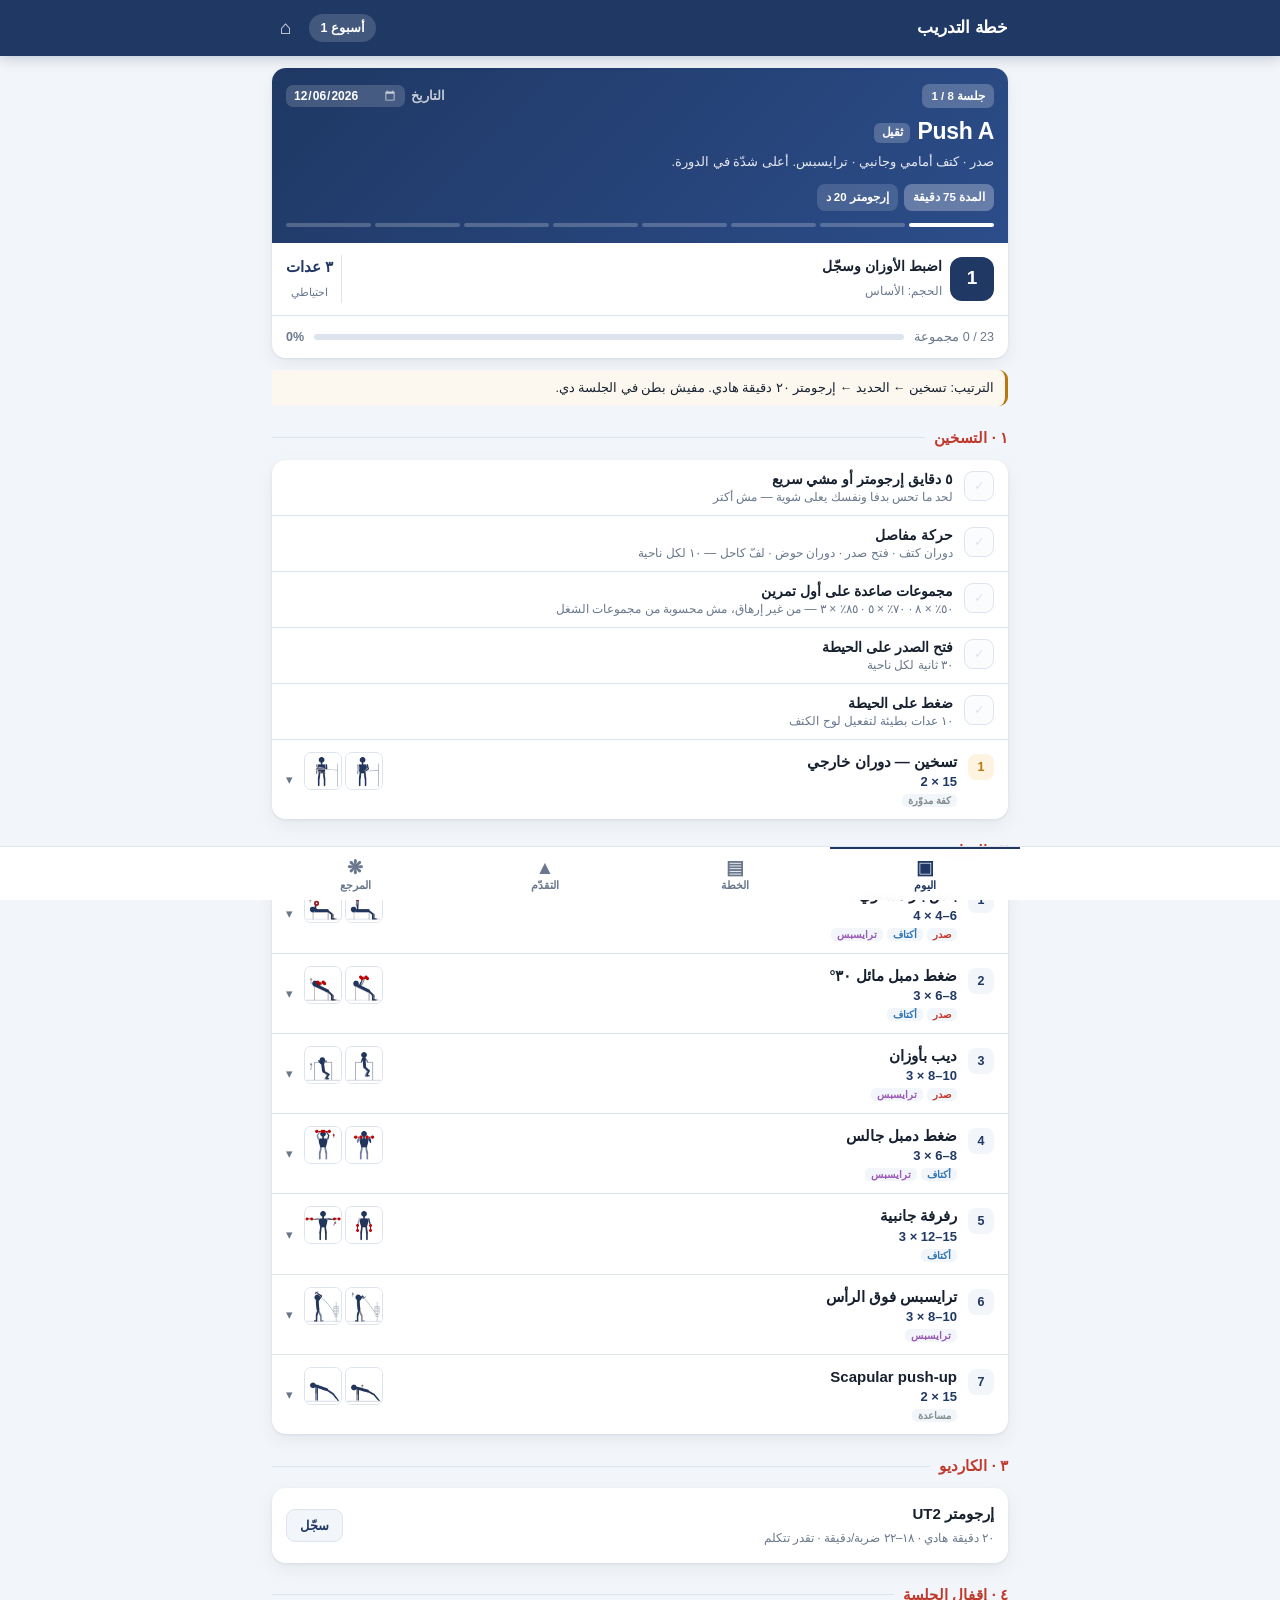
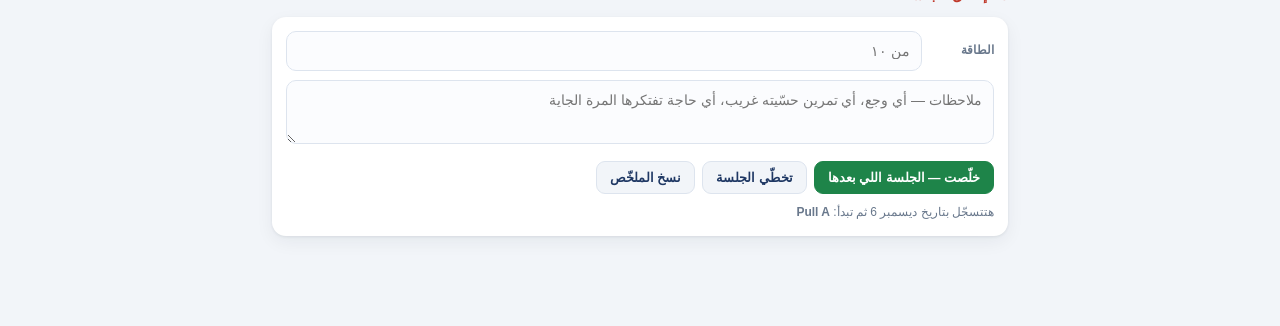
==== commit a82a50e5: "تحديث الخطة لنسخة v3 - ضبط الحجم: ٢١٠ ← ١٥٤ مجموعة في الدورة - البطن اتنقل من جلسات الـ Push لجلستي " ====
--- a/التمرين.html
+++ b/التمرين.html
@@ -303,28 +303,35 @@
    ============================================================ */
 
 const MUSCLES = {
-  chest:  { ar: 'صدر',        c: '#c0392b' },
-  back:   { ar: 'ظهر',        c: '#1f3864' },
-  delts:  { ar: 'أكتاف',      c: '#2e75b6' },
-  arms:   { ar: 'ذراعين',     c: '#7d3c98' },
-  quads:  { ar: 'رجل أمامي',  c: '#1e8449' },
-  ham:    { ar: 'خلفي ومؤخرة', c: '#117864' },
-  abs:    { ar: 'بطن',        c: '#b9770e' },
-  calves: { ar: 'سمانة',      c: '#6e2c00' },
-  fore:   { ar: 'ساعد وقبضة', c: '#515a5a' },
-  neck:   { ar: 'رقبة',       c: '#5d6d7e' },
-  other:  { ar: 'مساعدة',     c: '#839192' }
+  chest:     { ar: 'صدر',        c: '#c0392b' },
+  back:      { ar: 'ظهر',        c: '#1f3864' },
+  shoulders: { ar: 'أكتاف',      c: '#2e75b6' },
+  biceps:    { ar: 'بايسبس',     c: '#7d3c98' },
+  triceps:   { ar: 'ترايسبس',    c: '#9b59b6' },
+  quads:     { ar: 'رجل أمامي',  c: '#1e8449' },
+  posterior: { ar: 'خلفي ومؤخرة', c: '#117864' },
+  calves:    { ar: 'سمانة',      c: '#6e2c00' },
+  abs:       { ar: 'بطن',        c: '#b9770e' },
+  grip:      { ar: 'قبضة',       c: '#515a5a' },
+  traps:     { ar: 'ترابيس',     c: '#34495e' },
+  forearm:   { ar: 'ساعد',       c: '#515a5a' },
+  neck:      { ar: 'رقبة',       c: '#5d6d7e' },
+  cuff:      { ar: 'كفة مدوّرة',  c: '#7f8c8d' },
+  other:     { ar: 'مساعدة',     c: '#839192' }
 };
 
-/* أهداف الحجم الأسبوعي (مجموعات/أسبوع) — صفحة ٢ */
+/* أهداف الحجم الأسبوعي (مجموعات/أسبوع) — خطة v3
+   الأرقام لأسابيع ١→٥ ثم أسبوع التخفيف */
 const VOLUME_TARGET = {
-  chest:  [16, 16, 18, 18, 20, 10],
-  back:   [20, 20, 22, 22, 24, 12],
-  delts:  [14, 14, 16, 16, 18, 9],
-  arms:   [9, 9, 10, 10, 12, 6],
-  quads:  [13, 13, 14, 14, 16, 8],
-  ham:    [11, 11, 12, 12, 14, 7],
-  abs:    [13, 13, 14, 14, 16, 8]
+  chest:     [16, 17, 18, 19, 20, 8],
+  back:      [20, 21, 22, 23, 24, 10],
+  shoulders: [14, 15, 16, 17, 18, 7],
+  biceps:    [9, 10, 10, 11, 12, 4],
+  triceps:   [9, 10, 10, 11, 12, 4],
+  quads:     [13, 14, 14, 15, 16, 6],
+  posterior: [11, 12, 13, 14, 15, 6],
+  calves:    [8, 8, 8, 8, 8, 4],
+  abs:       [16, 16, 17, 18, 18, 8],
 };
 
 /* التدرّج الأسبوعي — صفحة ٣ */
@@ -339,9 +346,9 @@
 
 /* مقادير الزيادة — صفحة ٣ */
 const INC_RULES = [
-  ['سكوات · رفعة رومانية · Leg press', '٥ كجم'],
-  ['بنش · تجديف · ضغط كتف', '٢.٥ كجم'],
-  ['العزل والبطن', '١–٢.٥ كجم'],
+  ['سكوات · رفعة رومانية · Leg press · Hip thrust', '٥ كجم'],
+  ['بنش · تجديف · ضغط · عقلة · ديب', '٢.٥ كجم'],
+  ['العزل والبطن', '١.٥ كجم'],
   ['الأجهزة', 'أصغر تدرّج متاح']
 ];
 
@@ -358,8 +365,8 @@
 const EX = {
   /* ---------- Push A ---------- */
   'ext-rot': {
-    n: 'تسخين — دوران خارجي', im: ['pushA', 0], s: 2, lo: 15, hi: 15, inc: 1, r: 45,
-    m: ['delts'], warm: true,
+    n: 'تسخين — دوران خارجي', im: ['pushA', 0], nc: true, s: 2, lo: 15, hi: 15, inc: 1.5, r: 45,
+    m: ['cuff'], warm: true,
     cue: ['الكوع ملزوق في جنبك وزاوية ٩٠° ثابتة',
           'اللفة من الكتف نفسه مش من المعصم',
           'وزن خفيف جدًا — الهدف تسخين الكفة المدوّرة مش إجهادها',
@@ -367,7 +374,7 @@
   },
   'bench': {
     n: 'بنش بار مستوي', im: ['pushA', 1], s: 4, lo: 4, hi: 6, inc: 2.5, r: 180,
-    m: ['chest', 'delts', 'arms'],
+    m: ['chest', 'shoulders', 'triceps'],
     cue: ['اسحب الكتف لورا وتحت وثبّته في البنش قبل ما تشيل البار',
           'البار ينزل على خط الحلمة ويلمس الصدر بهدوء',
           'الرجل مثبتة في الأرض وقوس طبيعي في أسفل الضهر',
@@ -375,8 +382,8 @@
     tip: 'أهم تمرين في الأسبوع — سجّل رقمه بدقة.'
   },
   'incline-db': {
-    n: 'ضغط دمبل مائل ٣٠°', im: ['pushA', 2], s: 4, lo: 6, hi: 8, inc: 2.5, r: 150,
-    m: ['chest', 'delts'],
+    n: 'ضغط دمبل مائل ٣٠°', im: ['pushA', 2], s: 3, lo: 6, hi: 8, inc: 2.5, r: 150,
+    m: ['chest', 'shoulders'],
     cue: ['ميل البنش ٣٠° بس — أكتر من كده يحوّله لضغط كتف',
           'الدمبل ينزل لجنب الصدر العلوي مش لفوق الوش',
           'متخبطش الدمبلين في بعض في الأعلى — سيب توتر',
@@ -384,7 +391,7 @@
   },
   'dips': {
     n: 'ديب بأوزان', im: ['pushA', 3], s: 3, lo: 8, hi: 10, inc: 2.5, r: 150,
-    m: ['chest', 'arms'],
+    m: ['chest', 'triceps'],
     cue: ['ميل الجذع لقدام شوية عشان الشغل يروح للصدر',
           'انزل لحد ما الدراع يوازي الأرض وبس',
           'لو حسيت نغزة في مقدمة الكتف — قلّل المدى فورًا',
@@ -392,22 +399,22 @@
   },
   'db-shoulder-press': {
     n: 'ضغط دمبل جالس', im: ['pushA', 4], s: 3, lo: 6, hi: 8, inc: 2.5, r: 150,
-    m: ['delts', 'arms'],
+    m: ['shoulders', 'triceps'],
     cue: ['ضهرك مسنود والبطن مشدودة — بلاش تقويس',
           'الدمبل يبدأ عند مستوى الودن وينتهي فوق من غير قفل عنيف',
           'الكوع مايلفّش لبرا أوي — خليه قدام خط الجسم شوية'],
     tip: 'حجم الكتف الأمامي بياخد شغل كتير من البنش — مش محتاج تبالغ هنا.'
   },
   'lateral-raise': {
-    n: 'رفرفة جانبية', im: ['pushA', 5], s: 4, lo: 12, hi: 15, inc: 1, r: 75,
-    m: ['delts'],
+    n: 'رفرفة جانبية', im: ['pushA', 5], s: 3, lo: 12, hi: 15, inc: 1.5, r: 75,
+    m: ['shoulders'],
     cue: ['ارفع لحد مستوى الكتف بالظبط — مش أعلى',
           'الكوع أعلى من الرسغ شوية طول الحركة',
           'النزول بطيء ومتحكَّم — ده نص التمرين',
           'لو الجسم بيتمرجح يبقى الوزن كبير']
   },
   'cable-crossover-high': {
-    n: 'كروس أوفر من فوق', im: ['pushA', 6], s: 3, lo: 12, hi: 12, inc: 2.5, r: 75,
+    n: 'كروس أوفر من فوق', im: ['pushA', 6], s: 3, lo: 12, hi: 12, inc: 1.5, r: 75,
     m: ['chest'],
     cue: ['البكرة فوق والحركة نازلة لتحت وللداخل',
           'كوع مثني ثابت — الحركة من الكتف',
@@ -415,22 +422,22 @@
           'خطوة لقدام عشان يفضل في توتر من أول الحركة']
   },
   'overhead-tri': {
-    n: 'ترايسبس فوق الرأس', im: ['pushA', 7], s: 3, lo: 8, hi: 10, inc: 2.5, r: 90,
-    m: ['arms'],
+    n: 'ترايسبس فوق الرأس', im: ['pushA', 7], s: 3, lo: 8, hi: 10, inc: 1.5, r: 90,
+    m: ['triceps'],
     cue: ['الكوع ثابت وقريّب من الودن — متسيبهوش يفتح',
           'المطّ الكامل ورا الراس هو اللي بيشغّل الرأس الطويلة',
           'مفصل الكتف ثابت — بس الساعد هو اللي بيتحرك']
   },
   'rope-pushdown': {
-    n: 'ترايسبس حبل', im: ['pushA', 8], s: 3, lo: 12, hi: 15, inc: 2.5, r: 75,
-    m: ['arms'],
+    n: 'ترايسبس حبل', im: ['pushA', 8], s: 3, lo: 12, hi: 15, inc: 1.5, r: 75,
+    m: ['triceps'],
     cue: ['افرد وافتح الحبل في الآخر',
           'الكوع ملزوق في الجنب — بلاش دفع بالجسم',
           'وقفة صغيرة في الفرد الكامل']
   },
   'scap-pushup': {
-    n: 'Scapular push-up', im: ['pushA', 9], s: 2, lo: 15, hi: 15, inc: 0, r: 45,
-    m: ['back'], bw: true,
+    n: 'Scapular push-up', im: ['pushA', 9], nc: true, s: 2, lo: 15, hi: 15, inc: 0, r: 45,
+    m: ['other'], bw: true,
     cue: ['الدراع مفرود طول الوقت — الحركة من لوح الكتف بس',
           'انزل بالصدر بين الكتفين وبعدين ادفع لبرا',
           'حركة صغيرة وبطيئة — دي صحة كتف مش تضخيم']
@@ -447,7 +454,7 @@
   },
   'weighted-pullup': {
     n: 'عقلة بأوزان', im: ['pullA', 1], s: 4, lo: 5, hi: 8, inc: 2.5, r: 180,
-    m: ['back', 'arms'],
+    m: ['back', 'biceps'],
     cue: ['ابدأ من فرد كامل والكتف مسحوب لتحت',
           'الصدر ناحية البار مش الدقن',
           'النزول متحكَّم — ٢ ثانية على الأقل',
@@ -461,45 +468,45 @@
           'وقفة نصف ثانية في القمة واعصر لوح الكتف']
   },
   'back-extension': {
-    n: 'Back extension', im: ['pullA', 3], s: 3, lo: 12, hi: 15, inc: 2.5, r: 90,
-    m: ['ham', 'back'],
+    n: 'Back extension', im: ['pullA', 3], s: 3, lo: 12, hi: 15, inc: 1.5, r: 90,
+    m: ['posterior'],
     cue: ['الحركة من الحوض مش من الفقرات',
           'اوقف عند خط الجسم المستقيم — بلاش تقويس زيادة',
           'اعصر المؤخرة في الأعلى'],
     tip: 'ده تعويض مباشر عن غياب الرفعة الميتة — متسيبهوش.'
   },
   'face-pull': {
-    n: 'Face pull', im: ['pullA', 4], s: 3, lo: 15, hi: 15, inc: 2.5, r: 60,
-    m: ['delts'],
+    n: 'Face pull', im: ['pullA', 4], s: 3, lo: 15, hi: 15, inc: 1.5, r: 60,
+    m: ['shoulders'],
     cue: ['الحبل جاي على مستوى الوش',
           'اسحب وافتح لحد ما الإيدين تبقى جنب الودان',
           'دوران خارجي في الآخر — ده اللي بيصحّح وضع الكتف',
           'وزن خفيف وعدات نضيفة']
   },
   'ez-curl': {
-    n: 'مرجحة EZ', im: ['pullA', 5], s: 3, lo: 8, hi: 10, inc: 2.5, r: 90,
-    m: ['arms'],
+    n: 'مرجحة EZ', im: ['pullA', 5], s: 3, lo: 8, hi: 10, inc: 1.5, r: 90,
+    m: ['biceps'],
     cue: ['الكوع ثابت في الجنب',
           'افرد الدراع بالكامل تحت — نص الحركة تساوي نص النتيجة',
           'متسيبش الجسم يترجّح لورا']
   },
   'hammer-curl': {
-    n: 'Hammer curl', im: ['pullA', 6], s: 3, lo: 10, hi: 12, inc: 2, r: 75,
-    m: ['arms', 'fore'],
+    n: 'Hammer curl', im: ['pullA', 6], s: 2, lo: 10, hi: 12, inc: 1.5, r: 75,
+    m: ['biceps', 'forearm'],
     cue: ['القبضة محايدة (الإبهام لفوق) طول الحركة',
           'ده بيشتغل على البراكيالِس والساعد — مهم لسمك الدراع',
           'واحدة واحدة أو الاتنين مع بعض بس بنفس السرعة']
   },
   'farmer-carry': {
     n: 'Farmer carry', im: ['pullA', 7], s: 3, lo: 40, hi: 40, u: 'm', inc: 5, r: 90,
-    m: ['fore', 'back'],
+    m: ['grip'],
     cue: ['الكتف مسحوب لورا والصدر مفرود',
           'خطوات قصيرة وسريعة',
           'البطن مشدودة — متسيبش الجسم يميل']
   },
   'wrist-curl': {
-    n: 'Wrist curl', im: ['pullA', 8], s: 2, lo: 15, hi: 20, inc: 1, r: 60,
-    m: ['fore'],
+    n: 'Wrist curl', im: ['pullA', 8], s: 2, lo: 15, hi: 20, inc: 1.5, r: 60,
+    m: ['forearm'],
     cue: ['الساعد مسنود على الفخد أو البنش',
           'مدى كامل — نزول لتحت خالص وطلوع لفوق',
           'وزن خفيف وعدات كتير']
@@ -508,7 +515,7 @@
   /* ---------- Legs A ---------- */
   'back-squat': {
     n: 'سكوات خلفي', im: ['legsA', 0], s: 4, lo: 5, hi: 8, inc: 5, r: 210,
-    m: ['quads', 'ham'],
+    m: ['quads', 'posterior'],
     cue: ['خد نفس عميق واملا بطنك قبل كل عدة',
           'الركبة تمشي في اتجاه أصابع الرجل',
           'انزل لحد ما الفخد يوازي الأرض على الأقل',
@@ -517,7 +524,7 @@
   },
   'rdl-bar': {
     n: 'رفعة رومانية بار', im: ['legsA', 1], s: 4, lo: 6, hi: 8, inc: 5, r: 180,
-    m: ['ham'],
+    m: ['posterior'],
     cue: ['الحركة انثناء من الحوض — الركبة بتثني شوية بس',
           'البار ملزوق في الرجل وهو نازل',
           'انزل لحد ما تحس بشدّ في الخلفي وقف',
@@ -533,28 +540,28 @@
   },
   'bulgarian': {
     n: 'Bulgarian split squat', im: ['legsA', 3], s: 3, lo: 10, hi: 10, each: true, inc: 2.5, r: 120,
-    m: ['quads', 'ham'],
+    m: ['quads', 'posterior'],
     cue: ['الرجل الخلفية على البنش والمسافة كفاية عشان الركبة الأمامية متعديش كتير',
           'الجذع مايل لقدام شوية = شغل أكتر للمؤخرة',
           'اتزن الأول من غير وزن قبل ما تمسك دمبل']
   },
   'lying-leg-curl': {
-    n: 'Lying leg curl', im: ['legsA', 4], s: 3, lo: 10, hi: 12, inc: 2.5, r: 90,
-    m: ['ham'],
+    n: 'Lying leg curl', im: ['legsA', 4], s: 3, lo: 10, hi: 12, inc: 1.5, r: 90,
+    m: ['posterior'],
     cue: ['الحوض ملزوق في الوسادة — متسيبهوش يقوم',
           'اثنِ لأقصى مدى واعصر ثانية',
           'النزول بطيء — الجزء ده هو اللي بيبني']
   },
   'standing-calf': {
-    n: 'سمانة واقف', im: ['legsA', 5], s: 4, lo: 12, hi: 15, inc: 5, r: 75,
+    n: 'سمانة واقف', im: ['legsA', 5], s: 4, lo: 12, hi: 15, inc: 1.5, r: 75,
     m: ['calves'],
     cue: ['انزل بالكعب لأقصى تحت وقف ثانية في المطّ',
           'اطلع على أطراف الصوابع بالكامل',
           'الركبة مفرودة — دي بتشغّل الجاستروك']
   },
   'tibialis': {
-    n: 'Tibialis raise', im: ['legsA', 6], s: 2, lo: 15, hi: 20, inc: 1, r: 60,
-    m: ['calves'],
+    n: 'Tibialis raise', im: ['legsA', 6], nc: true, s: 2, lo: 15, hi: 20, inc: 1.5, r: 60,
+    m: ['other'],
     cue: ['الكعب ثابت والصوابع بتترفع ناحية القصبة',
           'ده بيوازن السمانة وبيقلّل إصابات الركبة',
           'حرقان في مقدمة الساق = صح']
@@ -562,14 +569,14 @@
 
   /* ---------- Push B ---------- */
   'ext-rot-b': {
-    n: 'تسخين — دوران خارجي', im: ['pushB', 0], s: 2, lo: 15, hi: 15, inc: 1, r: 45,
-    m: ['delts'], warm: true,
+    n: 'تسخين — دوران خارجي', im: ['pushB', 0], nc: true, s: 2, lo: 15, hi: 15, inc: 1.5, r: 45,
+    m: ['cuff'], warm: true,
     cue: ['نفس تسخين السبت — كوع في الجنب وزاوية ٩٠°',
           'خفيف ومتحكَّم — تسخين مش تمرين']
   },
   'incline-db-b': {
     n: 'ضغط دمبل مائل', im: ['pushB', 1], s: 4, lo: 10, hi: 12, inc: 2.5, r: 120,
-    m: ['chest', 'delts'],
+    m: ['chest', 'shoulders'],
     cue: ['نفس حركة السبت بس بعدات أعلى ووزن أخف',
           'ركّز على الإحساس في الصدر العلوي مش على الرقم',
           'متوقفش قبل ما تحس بحرقان حقيقي']
@@ -582,49 +589,49 @@
           'الجهاز آمن — ممكن تروّح لآخر المدى هنا']
   },
   'pec-deck': {
-    n: 'Pec Deck', im: ['pushB', 3], s: 3, lo: 12, hi: 15, inc: 2.5, r: 90,
+    n: 'Pec Deck', im: ['pushB', 3], s: 3, lo: 12, hi: 15, inc: 1.5, r: 90,
     m: ['chest'],
     cue: ['الكوع في مستوى الكتف',
           'اعصر في المنتصف ثانية كاملة',
           'الفتح لورا بهدوء لحد ما تحس بمطّ في الصدر']
   },
   'incline-fly': {
-    n: 'تفتيح دمبل مائل', im: ['pushB', 4], s: 3, lo: 12, hi: 15, inc: 2.5, r: 90,
+    n: 'تفتيح دمبل مائل', im: ['pushB', 4], s: 3, lo: 12, hi: 15, inc: 1.5, r: 90,
     m: ['chest'],
     cue: ['كوع مثني بزاوية ثابتة — متفردهوش',
           'المطّ لحد ما تحس بشدّ في الصدر وقف',
           'وزن معقول — ده تمرين مطّ مش قوة']
   },
   'cable-lateral': {
-    n: 'رفرفة جانبية كابل', im: ['pushB', 5], s: 4, lo: 12, hi: 15, inc: 2.5, r: 75,
-    m: ['delts'],
+    n: 'رفرفة جانبية كابل', im: ['pushB', 5], s: 4, lo: 12, hi: 15, inc: 1.5, r: 75,
+    m: ['shoulders'],
     cue: ['الكابل من ورا الجسم بيدّي توتر ثابت طول المدى',
           'اوقف عند مستوى الكتف',
           'إيد واحدة كل مرة عشان تركيز أعلى']
   },
   'rear-delt-machine': {
-    n: 'رفرفة خلفية جهاز', im: ['pushB', 6], s: 4, lo: 15, hi: 15, inc: 2.5, r: 60,
-    m: ['delts'],
+    n: 'رفرفة خلفية جهاز', im: ['pushB', 6], s: 3, lo: 15, hi: 15, inc: 1.5, r: 60,
+    m: ['shoulders'],
     cue: ['الصدر في الدعامة والدراع شبه مفرود',
           'افتح لبرا لحد خط الكتف',
           'الكتف الخلفي بيحب العدات العالية — خفّف الوزن']
   },
   'skull-crusher': {
-    n: 'Skull crusher', im: ['pushB', 7], s: 3, lo: 10, hi: 12, inc: 2.5, r: 90,
-    m: ['arms'],
+    n: 'Skull crusher', im: ['pushB', 7], s: 3, lo: 10, hi: 12, inc: 1.5, r: 90,
+    m: ['triceps'],
     cue: ['الكوع ثابت وناحية السقف — متسيبهوش يفتح',
           'البار ينزل ورا الجبهة مش عليها',
           'لو الكوع بيوجع، حوّل لبار EZ أو دمبل']
   },
   'rope-pushdown-b': {
-    n: 'ترايسبس حبل', im: ['pushB', 8], s: 3, lo: 12, hi: 15, inc: 2.5, r: 75,
-    m: ['arms'],
+    n: 'ترايسبس حبل', im: ['pushB', 8], s: 3, lo: 12, hi: 15, inc: 1.5, r: 75,
+    m: ['triceps'],
     cue: ['افرد وافتح الحبل في الآخر',
           'الكوع ملزوق في الجنب',
           'آخر مجموعة روّحها لآخر المدى']
   },
   'neck': {
-    n: 'رقبة — ثني وفرد', im: ['pushB', 9], s: 2, lo: 15, hi: 15, inc: 1, r: 60,
+    n: 'رقبة — ثني وفرد', im: ['pushB', 9], nc: true, s: 2, lo: 15, hi: 15, inc: 1.5, r: 60,
     m: ['neck'],
     cue: ['مدى صغير وسرعة بطيئة جدًا',
           'وزن خفيف على الجبهة أو خلف الراس بوسادة',
@@ -655,50 +662,50 @@
           'مدى كامل — سيب الكتف ينزل تحت في الآخر']
   },
   'straight-arm-pulldown': {
-    n: 'Straight-arm pulldown', im: ['pullB', 3], s: 3, lo: 12, hi: 15, inc: 2.5, r: 75,
+    n: 'Straight-arm pulldown', im: ['pullB', 3], s: 2, lo: 12, hi: 15, inc: 1.5, r: 75,
     m: ['back'],
     cue: ['الدراع مفرود والحركة من الكتف بس',
           'ميل بسيط لقدام من الحوض',
           'اعصر اللاتس في الآخر لما البار يلمس الفخد']
   },
   'bent-rear-delt': {
-    n: 'رفرفة خلفية منحني', im: ['pullB', 4], s: 3, lo: 15, hi: 15, inc: 1, r: 60,
-    m: ['delts'],
+    n: 'رفرفة خلفية منحني', im: ['pullB', 4], s: 3, lo: 15, hi: 15, inc: 1.5, r: 60,
+    m: ['shoulders'],
     cue: ['الجذع شبه موازي للأرض',
           'افتح لبرا بالدراع شبه المفرود',
           'وزن خفيف — الكتف الخلفي صغير وبيتغلب بسرعة']
   },
   'face-pull-b': {
-    n: 'Face pull', im: ['pullB', 5], s: 3, lo: 15, hi: 15, inc: 2.5, r: 60,
-    m: ['delts'],
+    n: 'Face pull', im: ['pullB', 5], s: 3, lo: 15, hi: 15, inc: 1.5, r: 60,
+    m: ['shoulders'],
     cue: ['الحبل على مستوى الوش',
           'افتح لحد ما الإيدين جنب الودان مع دوران خارجي',
           'مرتين في الأسبوع — ده اللي بيحافظ على كتفك']
   },
   'incline-db-curl': {
-    n: 'مرجحة دمبل مائل', im: ['pullB', 6], s: 3, lo: 12, hi: 12, inc: 2, r: 75,
-    m: ['arms'],
+    n: 'مرجحة دمبل مائل', im: ['pullB', 6], s: 3, lo: 12, hi: 12, inc: 1.5, r: 75,
+    m: ['biceps'],
     cue: ['البنش مايل والدراع متدلّي ورا خط الجسم',
           'ده أقوى وضع لمطّ الرأس الطويلة للبايسبس',
           'متسيبش الكوع يتقدّم لقدام']
   },
   'preacher-curl': {
-    n: 'Preacher curl', im: ['pullB', 7], s: 3, lo: 12, hi: 15, inc: 2, r: 75,
-    m: ['arms'],
+    n: 'Preacher curl', im: ['pullB', 7], s: 3, lo: 12, hi: 15, inc: 1.5, r: 75,
+    m: ['biceps'],
     cue: ['الإبط ملزوق في أعلى الوسادة',
           'افرد بالكامل تحت بس ببطء — الجزء ده حساس',
           'وقفة صغيرة في القمة']
   },
   'db-shrug': {
-    n: 'شراج دمبل', im: ['pullB', 8], s: 3, lo: 12, hi: 15, inc: 2.5, r: 75,
-    m: ['back'],
+    n: 'شراج دمبل', im: ['pullB', 8], s: 3, lo: 12, hi: 15, inc: 1.5, r: 75,
+    m: ['traps'],
     cue: ['ارفع الكتف لفوق مستقيم — بلاش لف دائري',
           'وقفة ثانية في الأعلى',
           'الدراع مجرد خطّاف']
   },
   'reverse-curl': {
-    n: 'Reverse curl', im: ['pullB', 9], s: 2, lo: 15, hi: 15, inc: 1, r: 60,
-    m: ['fore', 'arms'],
+    n: 'Reverse curl', im: ['pullB', 9], s: 2, lo: 15, hi: 15, inc: 1.5, r: 60,
+    m: ['forearm'],
     cue: ['القبضة من فوق (الكف لتحت)',
           'وزن أخف بكتير من المرجحة العادية',
           'الرسغ ثابت مايتكسرش']
@@ -706,8 +713,8 @@
 
   /* ---------- Legs B ---------- */
   'rdl-db': {
-    n: 'رفعة رومانية دمبل', im: ['legsB', 0], s: 4, lo: 10, hi: 12, inc: 2.5, r: 150,
-    m: ['ham'],
+    n: 'رفعة رومانية دمبل', im: ['legsB', 0], s: 3, lo: 10, hi: 12, inc: 5, r: 150,
+    m: ['posterior'],
     cue: ['الدمبل قريّب من الرجل وهو نازل',
           'انثناء من الحوض — الركبة لينة بس مش بتثني',
           'قف عند حد المطّ في الخلفي',
@@ -722,8 +729,8 @@
     tip: 'لو تقيل على الكتف أو الرسغ، استبدله بـ Goblet squat — نفس الشغل بضغط أقل.'
   },
   'hip-thrust': {
-    n: 'Hip thrust', im: ['legsB', 2], s: 4, lo: 10, hi: 12, inc: 5, r: 120,
-    m: ['ham'],
+    n: 'Hip thrust', im: ['legsB', 2], s: 3, lo: 10, hi: 12, inc: 5, r: 120,
+    m: ['posterior'],
     cue: ['حافة البنش تحت أسفل لوح الكتف',
           'الدقن ناحية الصدر والنظرة لقدام',
           'اوصل لخط مستقيم من الركبة للكتف واعصر ثانية',
@@ -731,34 +738,34 @@
   },
   'walking-lunges': {
     n: 'Walking lunges', im: ['legsB', 3], s: 3, lo: 12, hi: 12, each: true, inc: 2.5, r: 120,
-    m: ['quads', 'ham'],
+    m: ['quads', 'posterior'],
     cue: ['خطوة كبيرة والركبة الخلفية تقرّب من الأرض',
           'الجذع مستقيم والبطن مشدودة',
           'ادفع من كعب الرجل الأمامية']
   },
   'seated-leg-curl': {
-    n: 'Seated leg curl', im: ['legsB', 4], s: 3, lo: 12, hi: 15, inc: 2.5, r: 90,
-    m: ['ham'],
+    n: 'Seated leg curl', im: ['legsB', 4], s: 2, lo: 12, hi: 15, inc: 1.5, r: 90,
+    m: ['posterior'],
     cue: ['وضع القعود بيمطّ الخلفي أكتر من الرقود — أفضل للنمو',
           'اثنِ لأقصى مدى واعصر',
           'الرجوع ٣ ثواني']
   },
   'leg-extension': {
-    n: 'Leg extension', im: ['legsB', 5], s: 3, lo: 12, hi: 15, inc: 2.5, r: 90,
+    n: 'Leg extension', im: ['legsB', 5], s: 3, lo: 12, hi: 15, inc: 1.5, r: 90,
     m: ['quads'],
     cue: ['اضبط محور الجهاز على مستوى الركبة',
           'وقفة ثانية في الفرد الكامل',
           'وزن معقول — الركبة مش بتحب الأرقام هنا']
   },
   'adductor': {
-    n: 'مقربات (جهاز)', im: ['legsB', 6], s: 3, lo: 15, hi: 15, inc: 2.5, r: 60,
+    n: 'مقربات (جهاز)', im: ['legsB', 6], s: 3, lo: 15, hi: 15, inc: 1.5, r: 60,
     m: ['other'],
     cue: ['افتح لحد المطّ المريح مش لآخر مدى الجهاز',
           'اقفل ببطء واعصر',
           'مهم لاستقرار الحوض وبيقلّل شدّ الفخد الداخلي']
   },
   'seated-calf': {
-    n: 'سمانة جالس', im: ['legsB', 7], s: 4, lo: 15, hi: 20, inc: 2.5, r: 60,
+    n: 'سمانة جالس', im: ['legsB', 7], s: 4, lo: 15, hi: 20, inc: 1.5, r: 60,
     m: ['calves'],
     cue: ['الركبة مثنية — دي بتشغّل السوليس',
           'مدى كامل ووقفة في المطّ',
@@ -767,7 +774,7 @@
 
   /* ---------- البطن — جلسة ١ (السبت) ---------- */
   'ab-wheel': {
-    n: 'عجلة البطن', im: ['abs12', 0], s: 4, lo: 8, hi: 12, inc: 0, r: 90,
+    n: 'عجلة البطن', im: ['abs12', 0], s: 3, lo: 8, hi: 12, inc: 0, r: 90,
     m: ['abs'], bw: true,
     cue: ['الحوض ملفوف لتحت والبطن مشدودة قبل ما تبدأ',
           'امشي لقدام بالمدى اللي تقدر ترجع منه',
@@ -775,7 +782,7 @@
     prog: 'ابدأ من الركبة · لما توصل ١٢ عدة نضيفة → جرّب من الوقوف.'
   },
   'cable-crunch': {
-    n: 'بطن بالكابل', im: ['abs12', 1], s: 4, lo: 10, hi: 12, inc: 5, r: 75,
+    n: 'بطن بالكابل', im: ['abs12', 1], s: 3, lo: 10, hi: 12, inc: 1.5, r: 75,
     m: ['abs'],
     cue: ['الحركة لفّ للعمود الفقري مش ثني من الحوض',
           'الحوض ثابت — الكوع بيروح ناحية الفخد',
@@ -791,7 +798,7 @@
     prog: 'وزن الجسم → لما توصل ١٢ عدة نضيفة → دمبل ٤ كجم بين الرجلين ثم ٦ ثم ٨.'
   },
   'weighted-plank': {
-    n: 'Plank بوزن', im: ['abs12', 3], s: 3, lo: 45, hi: 45, u: 'sec', inc: 5, r: 60,
+    n: 'Plank بوزن', im: ['abs12', 3], s: 3, lo: 45, hi: 45, u: 'sec', inc: 1.5, r: 60,
     m: ['abs'],
     cue: ['خط مستقيم من الكعب للراس',
           'اعصر المؤخرة والبطن — مش مجرد استحمال',
@@ -801,28 +808,28 @@
 
   /* ---------- البطن — جلسة ٢ (الأربع) ---------- */
   'hanging-leg-raise-w': {
-    n: 'رفع رجل معلق بأوزان', im: ['abs12', 4], s: 4, lo: 8, hi: 12, inc: 2, r: 90,
+    n: 'رفع رجل معلق بأوزان', im: ['abs12', 4], s: 4, lo: 8, hi: 12, inc: 1.5, r: 90,
     m: ['abs'],
     cue: ['دمبل بين الكعبين أو حذاء بأوزان',
           'لفّ الحوض في الآخر — ده اللي بيشغّل البطن السفلية',
           'ثبّت الكتف في البار ومتسيبش جسمك يتمدّد']
   },
   'woodchop': {
-    n: 'Cable woodchop', im: ['abs12', 5], s: 3, lo: 12, hi: 12, each: true, inc: 2.5, r: 60,
+    n: 'Cable woodchop', im: ['abs12', 5], s: 3, lo: 12, hi: 12, each: true, inc: 1.5, r: 60,
     m: ['abs'],
     cue: ['الحركة قطرية من فوق لتحت (أو العكس)',
           'اللف من الجذع مش من الدراع',
           'الحوض ثابت والرجل مغروسة']
   },
   'pallof': {
-    n: 'Pallof press', im: ['abs12', 6], s: 3, lo: 12, hi: 12, each: true, inc: 2.5, r: 60,
+    n: 'Pallof press', im: ['abs12', 6], s: 3, lo: 12, hi: 12, each: true, inc: 1.5, r: 60,
     m: ['abs'],
     cue: ['ده تمرين مقاومة للّف — الهدف إنك متلفّش',
           'افرد الدراع قدامك وقاوم شدّ الكابل ثانيتين',
           'البطن مشدودة والكتف نازل']
   },
   'side-plank': {
-    n: 'Side plank بوزن', im: ['abs12', 7], s: 3, lo: 30, hi: 45, u: 'sec', inc: 5, r: 60,
+    n: 'Side plank بوزن', im: ['abs12', 7], s: 3, lo: 30, hi: 45, u: 'sec', inc: 1.5, r: 60,
     m: ['abs'],
     cue: ['الجسم خط مستقيم من الجنب',
           'الحوض عالي — متسيبهوش ينزل',
@@ -831,7 +838,7 @@
 
   /* ---------- البطن — جلسة ٣ (الجمعة) ---------- */
   'decline-crunch': {
-    n: 'بطن مائل بأوزان', im: ['abs3', 0], s: 4, lo: 10, hi: 12, inc: 2.5, r: 75,
+    n: 'بطن مائل بأوزان', im: ['abs3', 0], s: 4, lo: 10, hi: 12, inc: 1.5, r: 75,
     m: ['abs'],
     cue: ['الوزن على الصدر',
           'لفّ الجزء العلوي — مش قيام كامل من الحوض',
@@ -839,7 +846,7 @@
     prog: 'ابدأ ٥ كجم · لما توصل ٤ × ١٢ → زوّد ٢.٥ كجم.'
   },
   'windshield-wipers': {
-    n: 'Windshield wipers', im: ['abs3', 1], s: 3, lo: 8, hi: 8, each: true, inc: 0, r: 90,
+    n: 'Windshield wipers', im: ['abs3', 1], s: 3, lo: 8, hi: 8, each: true, inc: 1.5, r: 90,
     m: ['abs'], bw: true,
     cue: ['تمرين متقدّم — ابدأ بالركبة مثنية لو الرجل المفرودة صعبة',
           'الكتف ثابت في البار والحركة من الحوض',
@@ -847,13 +854,13 @@
   },
   'suitcase-carry': {
     n: 'Suitcase carry', im: ['abs3', 2], s: 3, lo: 40, hi: 40, u: 'm', each: true, inc: 5, r: 75,
-    m: ['abs', 'fore'],
+    m: ['abs', 'grip'],
     cue: ['وزن في إيد واحدة بس — الهدف تقاوم الميل',
           'الكتفين على نفس الخط',
           'خطوات ثابتة والبطن مشدودة']
   },
   'cable-crunch-b': {
-    n: 'بطن بالكابل', im: ['abs3', 3], s: 3, lo: 12, hi: 15, inc: 5, r: 60,
+    n: 'بطن بالكابل', im: ['abs3', 3], s: 3, lo: 12, hi: 15, inc: 1.5, r: 60,
     m: ['abs'],
     cue: ['لفّ من العمود الفقري والحوض ثابت',
           'ازفر بالكامل في الآخر',
@@ -892,82 +899,82 @@
   {
     k: 'pushA', title: 'Push A', tag: 'ثقيل', type: 'push',
     sub: 'صدر · كتف أمامي وجانبي · ترايسبس. أعلى شدّة في الدورة.',
-    dur: 100,
+    dur: 75,
     warm: ['ext-rot'],
     ex: ['bench', 'incline-db', 'dips', 'db-shoulder-press', 'lateral-raise',
-         'cable-crossover-high', 'overhead-tri', 'rope-pushdown', 'scap-pushup'],
-    absTitle: 'البطن — مقاومة الفرد + الثني + الحمل',
-    absEx: ['ab-wheel', 'cable-crunch', 'hanging-leg-raise', 'weighted-plank',
-            'windshield-wipers', 'suitcase-carry'],
+         'overhead-tri', 'scap-pushup'],
     cardio: { t: 'إرجومتر UT2', d: '٢٠ دقيقة هادي · ١٨–٢٢ ضربة/دقيقة · تقدر تتكلم', min: 20 },
-    notes: ['الترتيب: تسخين ← الحديد ← البطن ← إرجومتر ٢٠ دقيقة هادي.']
+    notes: ['الترتيب: تسخين ← الحديد ← إرجومتر ٢٠ دقيقة هادي. مفيش بطن في الجلسة دي.']
   },
   {
     k: 'pullA', title: 'Pull A', tag: 'ثقيل', type: 'pull',
-    sub: 'ظهر · كتف خلفي · بايسبس · ساعد.',
-    dur: 85,
+    sub: 'ظهر · كتف خلفي · بايسبس · قبضة.',
+    dur: 70,
     warm: [],
     ex: ['barbell-row', 'weighted-pullup', 'chest-supported-row', 'back-extension',
-         'face-pull', 'ez-curl', 'hammer-curl', 'farmer-carry', 'wrist-curl'],
+         'face-pull', 'ez-curl', 'hammer-curl', 'farmer-carry'],
     notes: ['مفيش تجديف على الإرجومتر في الجلسة دي — الظهر والقبضة اتضربوا بالفعل.']
   },
   {
     k: 'legsA', title: 'Legs A', tag: 'ثقيل', type: 'legs',
     sub: 'رجل أمامي وخلفي · سمانة · قصبة.',
-    dur: 80,
+    dur: 75,
     warm: [],
     ex: ['back-squat', 'rdl-bar', 'leg-press', 'bulgarian', 'lying-leg-curl',
          'standing-calf', 'tibialis'],
-    notes: ['صفر تجديف في الجلسة دي — ده اللي بيخلي جلسة الفترات اللي بعدها تنفع.',
-            'الرفعة الرومانية هي أقرب تمرين لحركة التجديف: دفع بالرجل وانثناء من الحوض. حطها في أولويتك.']
+    notes: ['صفر تجديف في الجلسة دي — الجلسة اللي بعدها فترات.',
+            'الرفعة الرومانية هي أقرب تمرين لحركة التجديف: دفع بالرجل وانثناء من الحوض.']
   },
   {
-    k: 'recovA', title: 'الفترات + السونا', tag: 'استشفاء', type: 'recov',
-    sub: 'مفيش حديد. دي جلسة الإرجومتر القوية الوحيدة في الدورة — جايّة بعد يوم الرجل عن قصد.',
-    dur: 50, intervals: true,
-    ex: [], warm: [],
+    k: 'recovA', title: 'فترات + بطن + سونا', tag: 'فترات', type: 'recov',
+    sub: 'جلسة الإرجومتر القوية الوحيدة في الدورة — جايّة بعد يوم الرجل عن قصد. ومعاها البطن.',
+    dur: 60, intervals: true,
+    warm: [], ex: [],
+    absTitle: 'البطن — فرد ولفّ',
+    absEx: ['ab-wheel', 'hanging-leg-raise', 'woodchop'],
     notes: []
   },
   {
     k: 'pushB', title: 'Push B', tag: 'حجم', type: 'push',
-    sub: 'نفس العضلات بعدات أعلى وأوزان أخف. تركيز على الجزء العلوي من الصدر والكتف الجانبي.',
-    dur: 100,
+    sub: 'نفس العضلات بعدات أعلى وأوزان أخف. تركيز على الصدر العلوي والكتف الجانبي.',
+    dur: 75,
     warm: ['ext-rot-b'],
-    ex: ['incline-db-b', 'machine-press', 'pec-deck', 'incline-fly',
-         'cable-lateral', 'rear-delt-machine', 'skull-crusher', 'rope-pushdown-b', 'neck'],
-    absTitle: 'البطن — ثني الحوض + اللف + الثني التقيل',
-    absEx: ['hanging-leg-raise-w', 'woodchop', 'pallof', 'side-plank',
-            'decline-crunch', 'cable-crunch-b'],
+    ex: ['incline-db-b', 'machine-press', 'pec-deck', 'cable-lateral',
+         'rear-delt-machine', 'rope-pushdown-b', 'neck'],
     cardio: { t: 'إرجومتر UT2', d: '٢٠ دقيقة هادي · ١٨–٢٢ ضربة/دقيقة', min: 20 },
-    notes: ['الترتيب: تسخين ← الحديد ← البطن ← إرجومتر ٢٠ دقيقة هادي.']
+    notes: ['الترتيب: تسخين ← الحديد ← إرجومتر ٢٠ دقيقة هادي. مفيش بطن في الجلسة دي.']
   },
   {
     k: 'pullB', title: 'Pull B', tag: 'حجم', type: 'pull',
-    sub: 'عدات أعلى · تنويع في زوايا السحب · بايسبس من تلات زوايا.',
-    dur: 85,
+    sub: 'عدات أعلى · تنويع في زوايا السحب · بايسبس من زاويتين.',
+    dur: 70,
     warm: [],
     ex: ['neutral-pulldown', 'seated-cable-row', 'one-arm-db-row', 'straight-arm-pulldown',
-         'bent-rear-delt', 'face-pull-b', 'incline-db-curl', 'preacher-curl', 'db-shrug', 'reverse-curl'],
+         'face-pull-b', 'incline-db-curl', 'db-shrug', 'reverse-curl'],
     cardio: { t: 'إرجومتر — اختياري', d: '١٥ دقيقة هادي لو عندك طاقة', min: 15, opt: true },
     notes: []
   },
   {
     k: 'legsB', title: 'Legs B', tag: 'حجم', type: 'legs',
     sub: 'أولوية للخلفية والمؤخرة · عدات أعلى · أوزان أخف من Legs A.',
-    dur: 90,
+    dur: 70,
     warm: [],
-    ex: ['rdl-db', 'front-squat', 'hip-thrust', 'walking-lunges', 'seated-leg-curl',
-         'leg-extension', 'adductor', 'seated-calf'],
-    notes: ['لو السكوات الأمامي تقيل على الكتف، استبدله بـ Goblet squat — نفس الشغل بضغط أقل على الرسغ والكتف.']
+    ex: ['rdl-db', 'front-squat', 'hip-thrust', 'walking-lunges', 'seated-leg-curl', 'seated-calf'],
+    notes: ['لو السكوات الأمامي تقيل على الكتف، استبدله بـ Goblet squat — نفس الشغل بضغط أقل.']
   },
   {
-    k: 'recovB', title: 'استشفاء + سونا', tag: 'راحة', type: 'recov',
-    sub: 'قفلة الدورة: إرجومتر هادي وسونا وراحة. مفيش شدة هنا خالص.',
-    dur: 45, steady: true,
-    ex: [], warm: [],
+    k: 'recovB', title: 'استشفاء + بطن + سونا', tag: 'راحة', type: 'recov',
+    sub: 'قفلة الدورة: إرجومتر هادي وبطن وسونا. مفيش شدّة هنا خالص.',
+    dur: 55, steady: true,
+    warm: [], ex: [],
+    absTitle: 'البطن — ثني ومقاومة لفّ وحمل',
+    absEx: ['cable-crunch', 'pallof', 'suitcase-carry'],
     notes: []
   }
 ];
+
+/* حواجز من خطة v3 — تنبيهات مش منع */
+const GUARDS = { maxCycleDays: 9, warnOnRepeatedSkip: 2 };
 
 const ORDER = SESSIONS.map(s => s.k);
 
@@ -1012,7 +1019,9 @@
   ['bfT',      'النسبة المستهدفة',    '٪',   'text'],
   ['fatMass',  'كتلة الدهون',         'كجم', 'number'],
   ['fatMassT', 'المستهدف',            'كجم', 'text'],
-  ['lean',     'الكتلة العضلية',      'كجم', 'number'],
+  ['lean',     'الكتلة العضلية (SMM)','كجم', 'number'],
+  ['ffm',      'الكتلة الخالية من الدهون','كجم','number'],
+  ['waistHip', 'نسبة الوسط للورك',    '',    'number'],
   ['leanT',    'المستهدف',            '',    'text'],
   ['kcal',     'السعرات دلوقتي',      '',    'number'],
   ['kcalT',    'السعرات المستهدفة',   '',    'text'],
@@ -1296,7 +1305,8 @@
 /* ============================================================
    الرسم
    ============================================================ */
-function render() {
+let lastView = null;
+function render(top) {
   ensureCur();
   $('#wkchip').innerHTML = `أسبوع ${L(S.week)}` + (S.cycle > 1 ? ` · ميزو ${L(S.cycle)}` : '');
   $$('.nav button').forEach(b => b.classList.toggle('on', b.dataset.v === view));
@@ -1305,7 +1315,39 @@
     view === 'plan'  ? viewPlan()  :
     view === 'prog'  ? viewProg()  : viewRef();
   wire();
-  window.scrollTo(0, 0);
+  /* الرجوع لأول الصفحة بس لما الشاشة تتغيّر — غير كده بنفضل مكاننا */
+  if (top || view !== lastView) window.scrollTo(0, 0);
+  lastView = view;
+}
+
+/* إعادة رسم بتثبّت عنصر معيّن في نفس مكانه على الشاشة،
+   عشان فتح تمرين وقفل اللي قبله ميحركش الصفحة تحت إيدك */
+function renderAt(sel) {
+  const el = document.querySelector(sel);
+  const before = el ? el.getBoundingClientRect().top : null;
+  render();
+  if (before == null) return;
+  const el2 = document.querySelector(sel);
+  if (el2) window.scrollBy(0, el2.getBoundingClientRect().top - before);
+}
+
+
+/* ---------- حواجز v3 ---------- */
+/* أقدم جلسة في الدورة الحالية — منها بنحسب هي واخدة كام يوم */
+function cycleWarnings() {
+  const out = [];
+  const mine = S.history.filter(r => r.week === S.week && r.cycle === S.cycle);
+  if (mine.length) {
+    const first = mine.map(r => r.date).sort()[0];
+    const days = Math.round((parse(today()) - parse(first)) / 864e5) + 1;
+    if (days > GUARDS.maxCycleDays)
+      out.push({ t: 'warn', m: `الدورة دي واخدة ${days} يوم — الحد المفضّل ${GUARDS.maxCycleDays}. لو الوتيرة بتتمطّ، قلّل حجم الجلسة بدل ما تفوّتها.` });
+  }
+  /* نفس الجلسة اتخطّت كام مرة ورا بعض */
+  const k = ORDER[S.pos], prior = S.history.filter(r => r.k === k).slice(-GUARDS.warnOnRepeatedSkip);
+  if (prior.length >= GUARDS.warnOnRepeatedSkip && prior.every(r => r.status === 'skip'))
+    out.push({ t: 'warn', m: `الجلسة دي اتخطّت ${prior.length} مرات ورا بعض. لو فيها حاجة مش شغّالة، غيّرها بدل ما تفضل تتأجّل.` });
+  return out;
 }
 
 /* ---------- عرض الجلسة الحالية ---------- */
@@ -1331,12 +1373,22 @@
         `<span class="step ${i === S.pos ? 'on' : ''} ${i < S.pos ? 'past' : ''}" title="${esc(sessByKey(k).title)}"></span>`).join('')}</div>
     </div>
     ${wkBar(wk)}
-    ${D.type === 'recov' ? '' : progRow(D, wk)}
+    ${D.type === 'recov' && !D.absEx ? '' : progRow(D, wk)}
   </div>`;
 
+  cycleWarnings().forEach(w => h += `<div class="note">${esc(w.m)}</div>`);
   (D.notes || []).forEach((n, i) => h += `<div class="note ${i ? 'g' : ''}">${esc(n)}</div>`);
 
-  if (D.type === 'recov') return h + viewRecov(D, wk) + finishCard(D);
+  if (D.type === 'recov') {
+    let r = h + viewRecov(D, wk);
+    if (D.absEx) {
+      const plan = sessionPlan(D.k, wk);
+      r += `<div class="sect"><h2>٢ · ${esc(D.absTitle)}</h2></div><div class="card">`;
+      plan.filter(p => p.kind === 'abs').forEach((p, i) => r += exCard(p, i + 1, wk));
+      r += `</div>`;
+    }
+    return r + finishCard(D);
+  }
 
   const plan = sessionPlan(D.k, wk);
 
@@ -1382,7 +1434,7 @@
 
 function finishCard(D) {
   const c = ensureCur();
-  const n = D.absEx ? '٥' : D.cardio ? '٤' : D.type === 'recov' ? '٢' : '٣';
+  const n = D.type === 'recov' ? (D.absEx ? '٣' : '٢') : D.absEx ? '٥' : D.cardio ? '٤' : '٣';
   return `<div class="sect"><h2>${n} · إقفال الجلسة</h2></div>
   <div class="card card-p">
     <div class="f" style="margin-bottom:9px">
@@ -1533,7 +1585,7 @@
     <div class="note g">اللي فعلًا بيسرّع الاستشفاء بالترتيب: النوم ٧–٨ ساعات · البروتين الكافي · المشي الخفيف · إدارة الضغط.</div>
   </div>`;
 
-  h += `<div class="sect"><h2>كل الفترات على ٦ أسابيع</h2></div><div class="card scroll"><table class="tbl">
+  if (D.intervals) h += `<div class="sect"><h2>كل الفترات على ٦ أسابيع</h2></div><div class="card scroll"><table class="tbl">
     <tr><th>الأسبوع</th><th>البروتوكول</th><th>الراحة</th><th>الشدة</th></tr>
     ${INTERVALS.map(r => `<tr class="${r.w === wk ? 'hi' : ''}"><td>${r.w}</td><td>${esc(r.p)}</td><td>${esc(r.rest)}</td><td>${esc(r.int)}</td></tr>`).join('')}
   </table></div>`;
@@ -1593,6 +1645,7 @@
     if (!inWeek(r)) return;
     Object.keys(r.ex || {}).forEach(id => {
       const ex = EX[id]; if (!ex) return;
+      if (ex.nc) return;                       /* تسخين ورقبة وقصبة — مش محسوبة */
       const n = r.ex[id].sets.filter(s => s && (s.d || +s.r > 0)).length;
       if (n) vol[ex.m[0]] = (vol[ex.m[0]] || 0) + n;
     });
@@ -1833,16 +1886,21 @@
     if (!t) return;
     const d = t.dataset, c = ensureCur();
 
-    if (d.tog) { openEx[d.tog] = !openEx[d.tog]; render(); return; }
+    if (d.tog) {
+      /* واحد مفتوح بس في المرة */
+      openEx = openEx[d.tog] ? {} : { [d.tog]: true };
+      renderAt('[data-tog="' + d.tog + '"]');
+      return;
+    }
     if (d.acc) { S.ui['a' + d.acc] = !S.ui['a' + d.acc]; save(); render(); return; }
     if (d.warm) { c.warm[d.warm] = !c.warm[d.warm]; save(); render(); return; }
 
     if (d.jump) {
       const i = +d.jump;
-      if (i === S.pos) { view = 'today'; render(); return; }
+      if (i === S.pos) { view = 'today'; render(true); return; }
       const has = Object.keys(c.ex).length || c.note || c.energy;
       if (has && !confirm('في حاجة مسجّلة في الجلسة الحالية ومش هتتقفل. تنقل برضه؟')) return;
-      jumpTo(i); view = 'today'; render(); return;
+      jumpTo(i); view = 'today'; render(true); return;
     }
 
     if (d.ck != null) {
@@ -1883,7 +1941,7 @@
       const next = sessByKey(ORDER[(S.pos + 1) % ORDER.length]).title;
       if (d.fin === 'skip' && !confirm('هتتخطّى الجلسة دي وتتسجّل كمتخطّاة. تمام؟')) return;
       advance(d.fin);
-      view = 'today'; render();
+      view = 'today'; render(true);
       toast((d.fin === 'skip' ? 'اتخطّت — ' : 'اتقفلت ✓ — ') + 'الجاية: ' + next);
       return;
     }
@@ -1947,7 +2005,7 @@
       const v = Math.min(6, Math.max(1, +t.value || 1));
       S.week = v; if (S.cur) S.cur.week = v; save(); render(); return;
     }
-    if (t.id === 'setpos') { jumpTo(+t.value); render(); return; }
+    if (t.id === 'setpos') { jumpTo(+t.value); render(true); return; }
     if (t.id === 'impf') { importData(t.files[0]); return; }
   };
 }
@@ -2050,7 +2108,7 @@
   if (n) { view = n.dataset.v; render(); return; }
   if (ev.target.closest('#tskip')) { stopRest(); return; }
   if (ev.target.closest('#tadd')) { restLeft += 30; paintRest(); return; }
-  if (ev.target.closest('#gotoday')) { view = 'today'; render(); return; }
+  if (ev.target.closest('#gotoday')) { view = 'today'; render(true); return; }
 });
 
 seedFromHash();
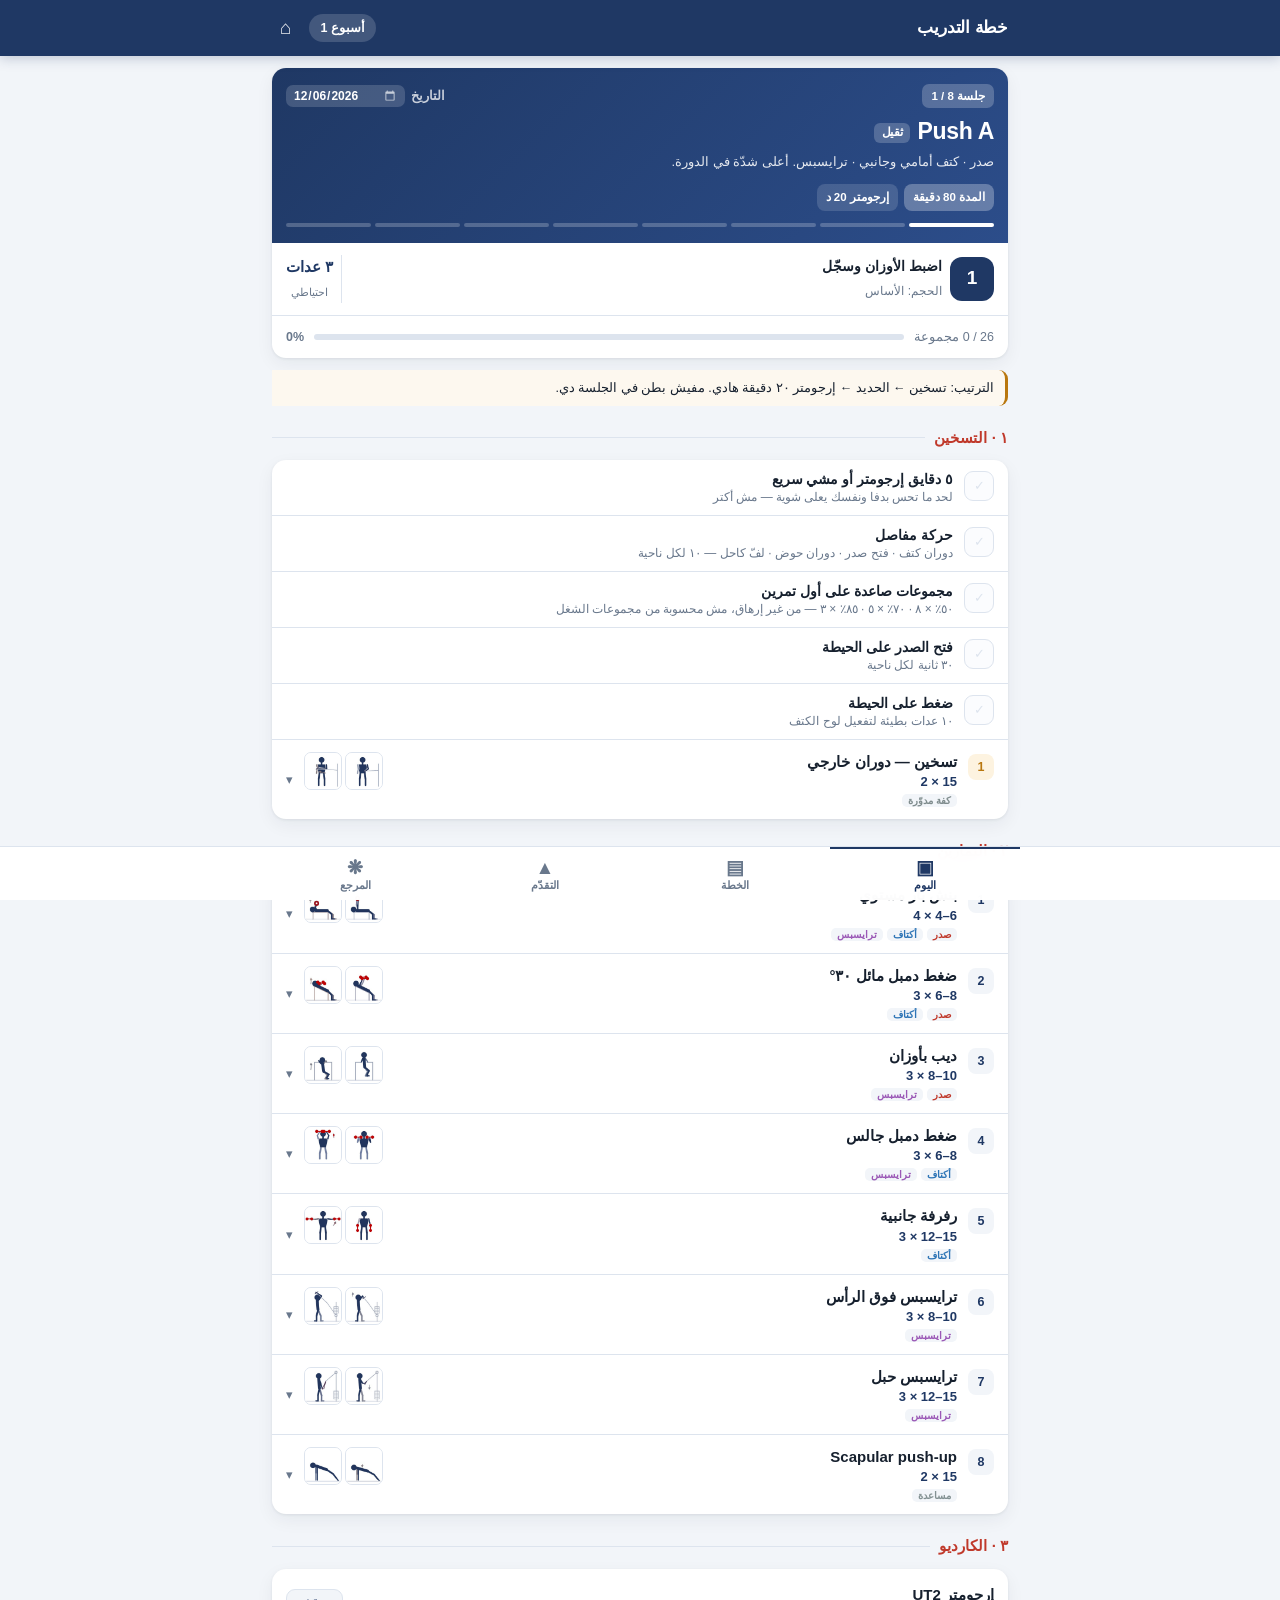
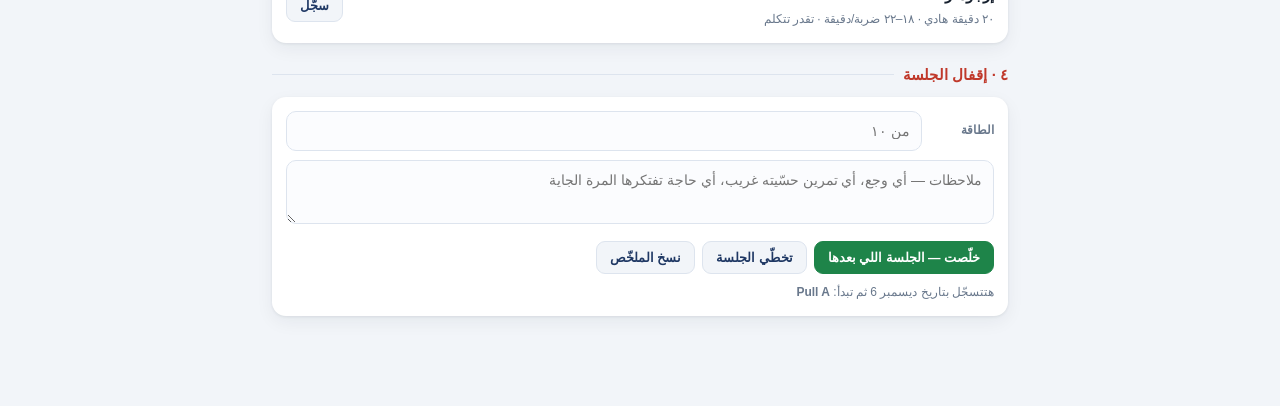
==== commit 2e9dd738: "سد فجوة الدراعات في خطة v3 - رجوع ترايسبس حبل لـ Push A و Preacher curl لـ Pull B من قايمة البدائل -" ====
--- a/التمرين.html
+++ b/التمرين.html
@@ -690,7 +690,7 @@
           'متسيبش الكوع يتقدّم لقدام']
   },
   'preacher-curl': {
-    n: 'Preacher curl', im: ['pullB', 7], s: 3, lo: 12, hi: 15, inc: 1.5, r: 75,
+    n: 'Preacher curl', im: ['pullB', 7], s: 2, lo: 12, hi: 15, inc: 1.5, r: 75,
     m: ['biceps'],
     cue: ['الإبط ملزوق في أعلى الوسادة',
           'افرد بالكامل تحت بس ببطء — الجزء ده حساس',
@@ -899,10 +899,10 @@
   {
     k: 'pushA', title: 'Push A', tag: 'ثقيل', type: 'push',
     sub: 'صدر · كتف أمامي وجانبي · ترايسبس. أعلى شدّة في الدورة.',
-    dur: 75,
+    dur: 80,
     warm: ['ext-rot'],
     ex: ['bench', 'incline-db', 'dips', 'db-shoulder-press', 'lateral-raise',
-         'overhead-tri', 'scap-pushup'],
+         'overhead-tri', 'rope-pushdown', 'scap-pushup'],
     cardio: { t: 'إرجومتر UT2', d: '٢٠ دقيقة هادي · ١٨–٢٢ ضربة/دقيقة · تقدر تتكلم', min: 20 },
     notes: ['الترتيب: تسخين ← الحديد ← إرجومتر ٢٠ دقيقة هادي. مفيش بطن في الجلسة دي.']
   },
@@ -947,10 +947,10 @@
   {
     k: 'pullB', title: 'Pull B', tag: 'حجم', type: 'pull',
     sub: 'عدات أعلى · تنويع في زوايا السحب · بايسبس من زاويتين.',
-    dur: 70,
+    dur: 75,
     warm: [],
     ex: ['neutral-pulldown', 'seated-cable-row', 'one-arm-db-row', 'straight-arm-pulldown',
-         'face-pull-b', 'incline-db-curl', 'db-shrug', 'reverse-curl'],
+         'face-pull-b', 'incline-db-curl', 'preacher-curl', 'db-shrug', 'reverse-curl'],
     cardio: { t: 'إرجومتر — اختياري', d: '١٥ دقيقة هادي لو عندك طاقة', min: 15, opt: true },
     notes: []
   },
@@ -1188,24 +1188,70 @@
   S.pos = i; S.cur = null; openEx = {}; save();
 }
 
-/* ---------- محرّك الحجم ---------- */
-function setsFor(exId, idx, week) {
-  const ex = EX[exId], W = WEEKS[week - 1];
-  if (W.extra < 0) return { s: Math.max(2, Math.ceil(ex.s / 2)), plus: 0, cut: true };
-  return { s: ex.s + (idx < W.extra ? 1 : 0), plus: idx < W.extra ? 1 : 0 };
-}
+/* ---------- محرّك الحجم ----------
+   +١ مجموعة كل أسبوع لحد ٥ — بس مش لأول التمارين على طول.
+   المجموعة الزيادة بتروح للعضلة الأبعد عن هدف الأسبوع في جدول الحجم،
+   وبتقف لما العضلة توصل هدفها. يعني الجدول هو الحاكم مش الترتيب. */
+
+let _baseVol = null;
+function baseVolume() {
+  if (_baseVol) return _baseVol;
+  const v = {};
+  SESSIONS.forEach(D => [...(D.ex || []), ...(D.absEx || [])].forEach(id => {
+    const e = EX[id]; if (!e || e.nc) return;
+    v[e.m[0]] = (v[e.m[0]] || 0) + e.s;
+  }));
+  return (_baseVol = v);
+}
+
+/* توزيع المجموعات الزيادة على الدورة كلها مرة واحدة لكل أسبوع */
+const _bonusCache = {};
+function weekBonus(week) {
+  if (_bonusCache[week]) return _bonusCache[week];
+  const W = WEEKS[week - 1], bonus = {};
+  if (W.extra <= 0) return (_bonusCache[week] = bonus);
+
+  const proj = Object.assign({}, baseVolume());
+  ORDER.forEach(k => {
+    const D = sessByKey(k);
+    const ids = [].concat(D.ex || [], D.absEx || []);
+    const got = {};
+    for (let n = 0; n < W.extra; n++) {
+      let best = -1, bestDef = 0;
+      ids.forEach((id, i) => {
+        const e = EX[id]; if (!e || e.nc || got[i]) return;
+        const t = VOLUME_TARGET[e.m[0]]; if (!t) return;
+        const def = t[week - 1] - (proj[e.m[0]] || 0);
+        if (def > bestDef) { bestDef = def; best = i; }
+      });
+      if (best < 0) break;                       /* كل العضلات وصلت هدفها */
+      got[best] = 1;
+      const mk = EX[ids[best]].m[0];
+      proj[mk] = (proj[mk] || 0) + 1;
+      bonus[k + '|' + best] = 1;
+    }
+  });
+  return (_bonusCache[week] = bonus);
+}
+
+function planList(D, ids, week, kind, offset) {
+  const W = WEEKS[week - 1], bonus = weekBonus(week);
+  return ids.map((id, i) => {
+    const ex = EX[id];
+    if (W.extra < 0) return { id, kind, sets: Math.max(2, Math.ceil(ex.s / 2)), plus: 0, cut: true };
+    const p = bonus[D.k + '|' + (i + offset)] || 0;
+    return { id, kind, sets: ex.s + p, plus: p };
+  });
+}
+
 function sessionPlan(k, week) {
-  const D = sessByKey(k), out = [];
-  (D.warm || []).forEach(id => out.push({ id, kind: 'warm', sets: EX[id].s, plus: 0 }));
-  (D.ex || []).forEach((id, i) => {
-    const c = setsFor(id, i, week);
-    out.push({ id, kind: 'main', sets: c.s, plus: c.plus, cut: c.cut });
-  });
-  (D.absEx || []).forEach((id, i) => {
-    const c = setsFor(id, i, week);
-    out.push({ id, kind: 'abs', sets: c.s, plus: c.plus, cut: c.cut });
-  });
-  return out;
+  const D = sessByKey(k);
+  const main = D.ex || [], abs = D.absEx || [];
+  return [].concat(
+    (D.warm || []).map(id => ({ id, kind: 'warm', sets: EX[id].s, plus: 0 })),
+    planList(D, main, week, 'main', 0),
+    planList(D, abs, week, 'abs', main.length)
+  );
 }
 
 /* ---------- تاريخ التمرين ---------- */
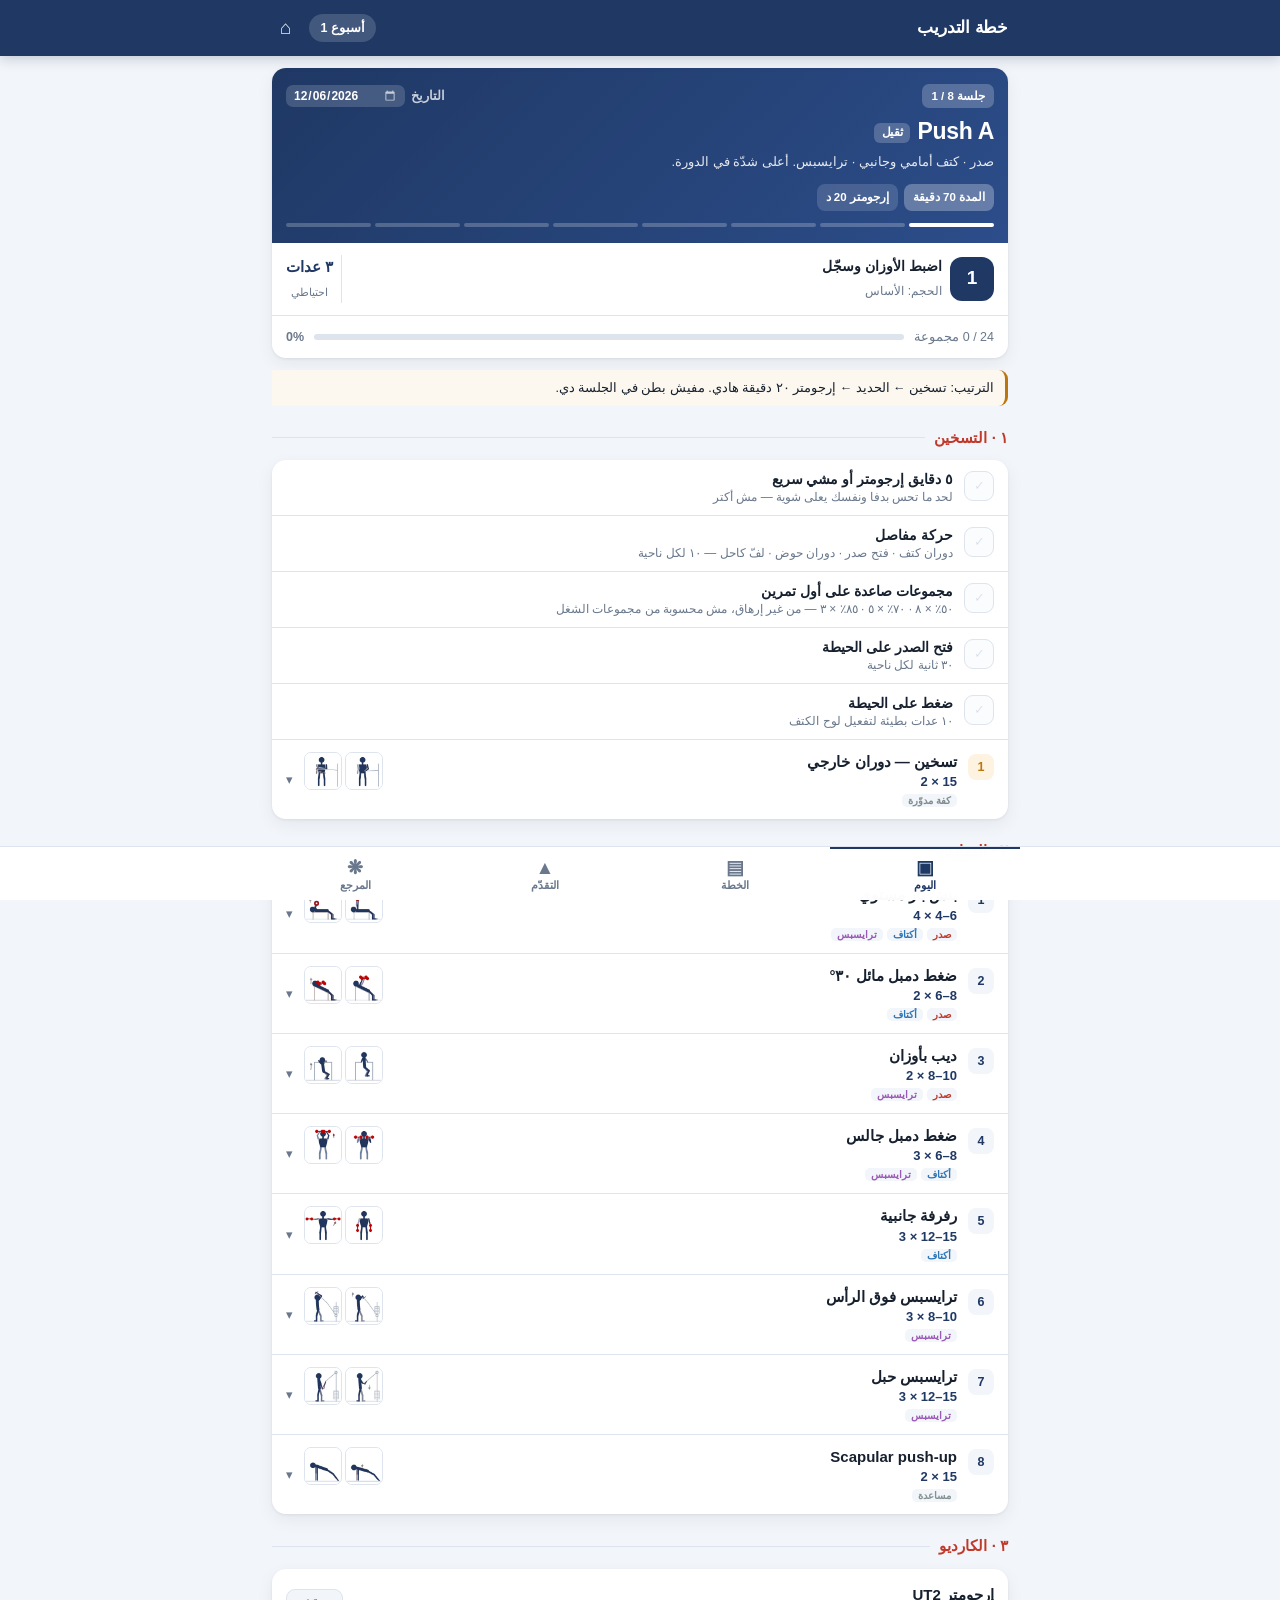
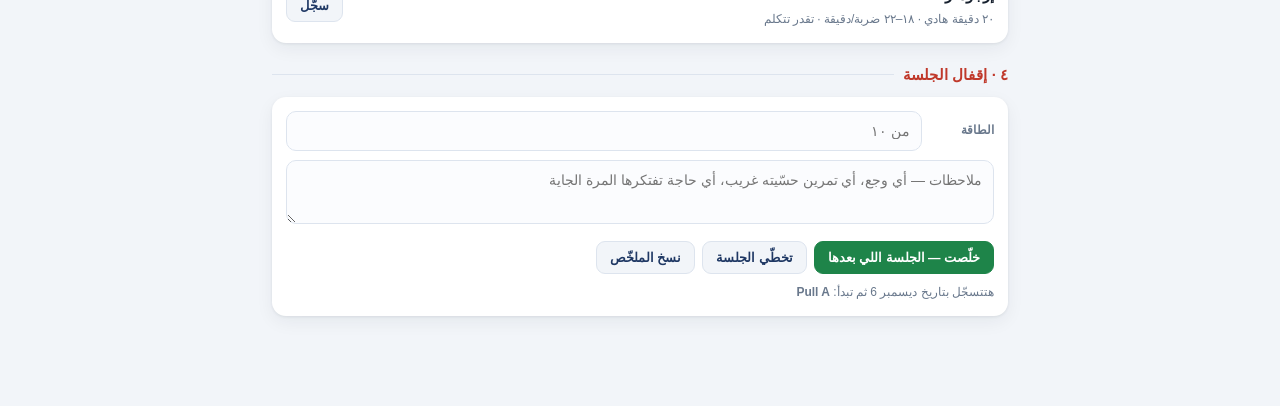
==== commit 6806a5ee: "ضبط الصدر والضهر على تدرّج حقيقي عبر الأسابيع الصدر ٢٠ ← ١٦ والضهر ٢٣ ← ٢٠ في القاعدة، فبيتدرّجوا لـ" ====
--- a/التمرين.html
+++ b/التمرين.html
@@ -382,7 +382,7 @@
     tip: 'أهم تمرين في الأسبوع — سجّل رقمه بدقة.'
   },
   'incline-db': {
-    n: 'ضغط دمبل مائل ٣٠°', im: ['pushA', 2], s: 3, lo: 6, hi: 8, inc: 2.5, r: 150,
+    n: 'ضغط دمبل مائل ٣٠°', im: ['pushA', 2], s: 2, lo: 6, hi: 8, inc: 2.5, r: 150,
     m: ['chest', 'shoulders'],
     cue: ['ميل البنش ٣٠° بس — أكتر من كده يحوّله لضغط كتف',
           'الدمبل ينزل لجنب الصدر العلوي مش لفوق الوش',
@@ -390,7 +390,7 @@
           'الكوع تحت الرسغ في كل نقطة']
   },
   'dips': {
-    n: 'ديب بأوزان', im: ['pushA', 3], s: 3, lo: 8, hi: 10, inc: 2.5, r: 150,
+    n: 'ديب بأوزان', im: ['pushA', 3], s: 2, lo: 8, hi: 10, inc: 2.5, r: 150,
     m: ['chest', 'triceps'],
     cue: ['ميل الجذع لقدام شوية عشان الشغل يروح للصدر',
           'انزل لحد ما الدراع يوازي الأرض وبس',
@@ -461,14 +461,14 @@
           'لو مكمّلتش ٥ عدات نضيفة، شيل وزن']
   },
   'chest-supported-row': {
-    n: 'تجديف بدعامة صدر', im: ['pullA', 2], s: 3, lo: 8, hi: 10, inc: 2.5, r: 120,
+    n: 'تجديف بدعامة صدر', im: ['pullA', 2], s: 2, lo: 8, hi: 10, inc: 2.5, r: 120,
     m: ['back'],
     cue: ['الصدر ملزوق في الدعامة — دي الحاجة اللي بتحمي ضهرك',
           'اسحب لحد ما الكوع يعدّي خط الجسم',
           'وقفة نصف ثانية في القمة واعصر لوح الكتف']
   },
   'back-extension': {
-    n: 'Back extension', im: ['pullA', 3], s: 3, lo: 12, hi: 15, inc: 1.5, r: 90,
+    n: 'Back extension', im: ['pullA', 3], s: 2, lo: 12, hi: 15, inc: 1.5, r: 90,
     m: ['posterior'],
     cue: ['الحركة من الحوض مش من الفقرات',
           'اوقف عند خط الجسم المستقيم — بلاش تقويس زيادة',
@@ -546,7 +546,7 @@
           'اتزن الأول من غير وزن قبل ما تمسك دمبل']
   },
   'lying-leg-curl': {
-    n: 'Lying leg curl', im: ['legsA', 4], s: 3, lo: 10, hi: 12, inc: 1.5, r: 90,
+    n: 'Lying leg curl', im: ['legsA', 4], s: 2, lo: 10, hi: 12, inc: 1.5, r: 90,
     m: ['posterior'],
     cue: ['الحوض ملزوق في الوسادة — متسيبهوش يقوم',
           'اثنِ لأقصى مدى واعصر ثانية',
@@ -575,7 +575,7 @@
           'خفيف ومتحكَّم — تسخين مش تمرين']
   },
   'incline-db-b': {
-    n: 'ضغط دمبل مائل', im: ['pushB', 1], s: 4, lo: 10, hi: 12, inc: 2.5, r: 120,
+    n: 'ضغط دمبل مائل', im: ['pushB', 1], s: 3, lo: 10, hi: 12, inc: 2.5, r: 120,
     m: ['chest', 'shoulders'],
     cue: ['نفس حركة السبت بس بعدات أعلى ووزن أخف',
           'ركّز على الإحساس في الصدر العلوي مش على الرقم',
@@ -589,7 +589,7 @@
           'الجهاز آمن — ممكن تروّح لآخر المدى هنا']
   },
   'pec-deck': {
-    n: 'Pec Deck', im: ['pushB', 3], s: 3, lo: 12, hi: 15, inc: 1.5, r: 90,
+    n: 'Pec Deck', im: ['pushB', 3], s: 2, lo: 12, hi: 15, inc: 1.5, r: 90,
     m: ['chest'],
     cue: ['الكوع في مستوى الكتف',
           'اعصر في المنتصف ثانية كاملة',
@@ -603,7 +603,7 @@
           'وزن معقول — ده تمرين مطّ مش قوة']
   },
   'cable-lateral': {
-    n: 'رفرفة جانبية كابل', im: ['pushB', 5], s: 4, lo: 12, hi: 15, inc: 1.5, r: 75,
+    n: 'رفرفة جانبية كابل', im: ['pushB', 5], s: 3, lo: 12, hi: 15, inc: 1.5, r: 75,
     m: ['shoulders'],
     cue: ['الكابل من ورا الجسم بيدّي توتر ثابت طول المدى',
           'اوقف عند مستوى الكتف',
@@ -640,7 +640,7 @@
 
   /* ---------- Pull B ---------- */
   'neutral-pulldown': {
-    n: 'سحب أمامي قبضة محايدة', im: ['pullB', 0], s: 4, lo: 10, hi: 12, inc: 2.5, r: 120,
+    n: 'سحب أمامي قبضة محايدة', im: ['pullB', 0], s: 3, lo: 10, hi: 12, inc: 2.5, r: 120,
     m: ['back'],
     cue: ['ابدأ بسحب لوح الكتف لتحت قبل ما الكوع يثني',
           'اسحب للصدر العلوي والجذع مايل شوية لورا',
@@ -655,7 +655,7 @@
     tip: 'أقرب إحساس لسحبة التجديف — خلي إيقاعك ثابت.'
   },
   'one-arm-db-row': {
-    n: 'تجديف دمبل ذراع واحدة', im: ['pullB', 2], s: 3, lo: 12, hi: 12, inc: 2.5, r: 90,
+    n: 'تجديف دمبل ذراع واحدة', im: ['pullB', 2], s: 2, lo: 12, hi: 12, inc: 2.5, r: 90,
     m: ['back'],
     cue: ['الضهر موازي للأرض والحوض مش بيلف',
           'اسحب الدمبل ناحية الخصر مش ناحية الكتف',
@@ -676,7 +676,7 @@
           'وزن خفيف — الكتف الخلفي صغير وبيتغلب بسرعة']
   },
   'face-pull-b': {
-    n: 'Face pull', im: ['pullB', 5], s: 3, lo: 15, hi: 15, inc: 1.5, r: 60,
+    n: 'Face pull', im: ['pullB', 5], s: 2, lo: 15, hi: 15, inc: 1.5, r: 60,
     m: ['shoulders'],
     cue: ['الحبل على مستوى الوش',
           'افتح لحد ما الإيدين جنب الودان مع دوران خارجي',
@@ -713,7 +713,7 @@
 
   /* ---------- Legs B ---------- */
   'rdl-db': {
-    n: 'رفعة رومانية دمبل', im: ['legsB', 0], s: 3, lo: 10, hi: 12, inc: 5, r: 150,
+    n: 'رفعة رومانية دمبل', im: ['legsB', 0], s: 2, lo: 10, hi: 12, inc: 5, r: 150,
     m: ['posterior'],
     cue: ['الدمبل قريّب من الرجل وهو نازل',
           'انثناء من الحوض — الركبة لينة بس مش بتثني',
@@ -729,7 +729,7 @@
     tip: 'لو تقيل على الكتف أو الرسغ، استبدله بـ Goblet squat — نفس الشغل بضغط أقل.'
   },
   'hip-thrust': {
-    n: 'Hip thrust', im: ['legsB', 2], s: 3, lo: 10, hi: 12, inc: 5, r: 120,
+    n: 'Hip thrust', im: ['legsB', 2], s: 2, lo: 10, hi: 12, inc: 5, r: 120,
     m: ['posterior'],
     cue: ['حافة البنش تحت أسفل لوح الكتف',
           'الدقن ناحية الصدر والنظرة لقدام',
@@ -899,7 +899,7 @@
   {
     k: 'pushA', title: 'Push A', tag: 'ثقيل', type: 'push',
     sub: 'صدر · كتف أمامي وجانبي · ترايسبس. أعلى شدّة في الدورة.',
-    dur: 80,
+    dur: 70,
     warm: ['ext-rot'],
     ex: ['bench', 'incline-db', 'dips', 'db-shoulder-press', 'lateral-raise',
          'overhead-tri', 'rope-pushdown', 'scap-pushup'],
@@ -909,7 +909,7 @@
   {
     k: 'pullA', title: 'Pull A', tag: 'ثقيل', type: 'pull',
     sub: 'ظهر · كتف خلفي · بايسبس · قبضة.',
-    dur: 70,
+    dur: 60,
     warm: [],
     ex: ['barbell-row', 'weighted-pullup', 'chest-supported-row', 'back-extension',
          'face-pull', 'ez-curl', 'hammer-curl', 'farmer-carry'],
@@ -918,7 +918,7 @@
   {
     k: 'legsA', title: 'Legs A', tag: 'ثقيل', type: 'legs',
     sub: 'رجل أمامي وخلفي · سمانة · قصبة.',
-    dur: 75,
+    dur: 70,
     warm: [],
     ex: ['back-squat', 'rdl-bar', 'leg-press', 'bulgarian', 'lying-leg-curl',
          'standing-calf', 'tibialis'],
@@ -937,7 +937,7 @@
   {
     k: 'pushB', title: 'Push B', tag: 'حجم', type: 'push',
     sub: 'نفس العضلات بعدات أعلى وأوزان أخف. تركيز على الصدر العلوي والكتف الجانبي.',
-    dur: 75,
+    dur: 65,
     warm: ['ext-rot-b'],
     ex: ['incline-db-b', 'machine-press', 'pec-deck', 'cable-lateral',
          'rear-delt-machine', 'rope-pushdown-b', 'neck'],
@@ -947,7 +947,7 @@
   {
     k: 'pullB', title: 'Pull B', tag: 'حجم', type: 'pull',
     sub: 'عدات أعلى · تنويع في زوايا السحب · بايسبس من زاويتين.',
-    dur: 75,
+    dur: 65,
     warm: [],
     ex: ['neutral-pulldown', 'seated-cable-row', 'one-arm-db-row', 'straight-arm-pulldown',
          'face-pull-b', 'incline-db-curl', 'preacher-curl', 'db-shrug', 'reverse-curl'],
@@ -957,7 +957,7 @@
   {
     k: 'legsB', title: 'Legs B', tag: 'حجم', type: 'legs',
     sub: 'أولوية للخلفية والمؤخرة · عدات أعلى · أوزان أخف من Legs A.',
-    dur: 70,
+    dur: 60,
     warm: [],
     ex: ['rdl-db', 'front-squat', 'hip-thrust', 'walking-lunges', 'seated-leg-curl', 'seated-calf'],
     notes: ['لو السكوات الأمامي تقيل على الكتف، استبدله بـ Goblet squat — نفس الشغل بضغط أقل.']
@@ -1217,18 +1217,24 @@
     const ids = [].concat(D.ex || [], D.absEx || []);
     const got = {};
     for (let n = 0; n < W.extra; n++) {
+      /* الأفضل نوزّع على تمارين مختلفة؛ لكن لو عضلة لسه ناقصة
+         ومفيش تمرين تاني ليها في الجلسة، ناخد مجموعة تانية على نفس التمرين */
       let best = -1, bestDef = 0;
-      ids.forEach((id, i) => {
-        const e = EX[id]; if (!e || e.nc || got[i]) return;
-        const t = VOLUME_TARGET[e.m[0]]; if (!t) return;
-        const def = t[week - 1] - (proj[e.m[0]] || 0);
-        if (def > bestDef) { bestDef = def; best = i; }
-      });
+      for (const fresh of [true, false]) {
+        ids.forEach((id, i) => {
+          const e = EX[id]; if (!e || e.nc) return;
+          if (fresh && got[i]) return;
+          const t = VOLUME_TARGET[e.m[0]]; if (!t) return;
+          const def = t[week - 1] - (proj[e.m[0]] || 0);
+          if (def > bestDef) { bestDef = def; best = i; }
+        });
+        if (best >= 0) break;
+      }
       if (best < 0) break;                       /* كل العضلات وصلت هدفها */
-      got[best] = 1;
+      got[best] = (got[best] || 0) + 1;
       const mk = EX[ids[best]].m[0];
       proj[mk] = (proj[mk] || 0) + 1;
-      bonus[k + '|' + best] = 1;
+      bonus[k + '|' + best] = got[best];
     }
   });
   return (_bonusCache[week] = bonus);
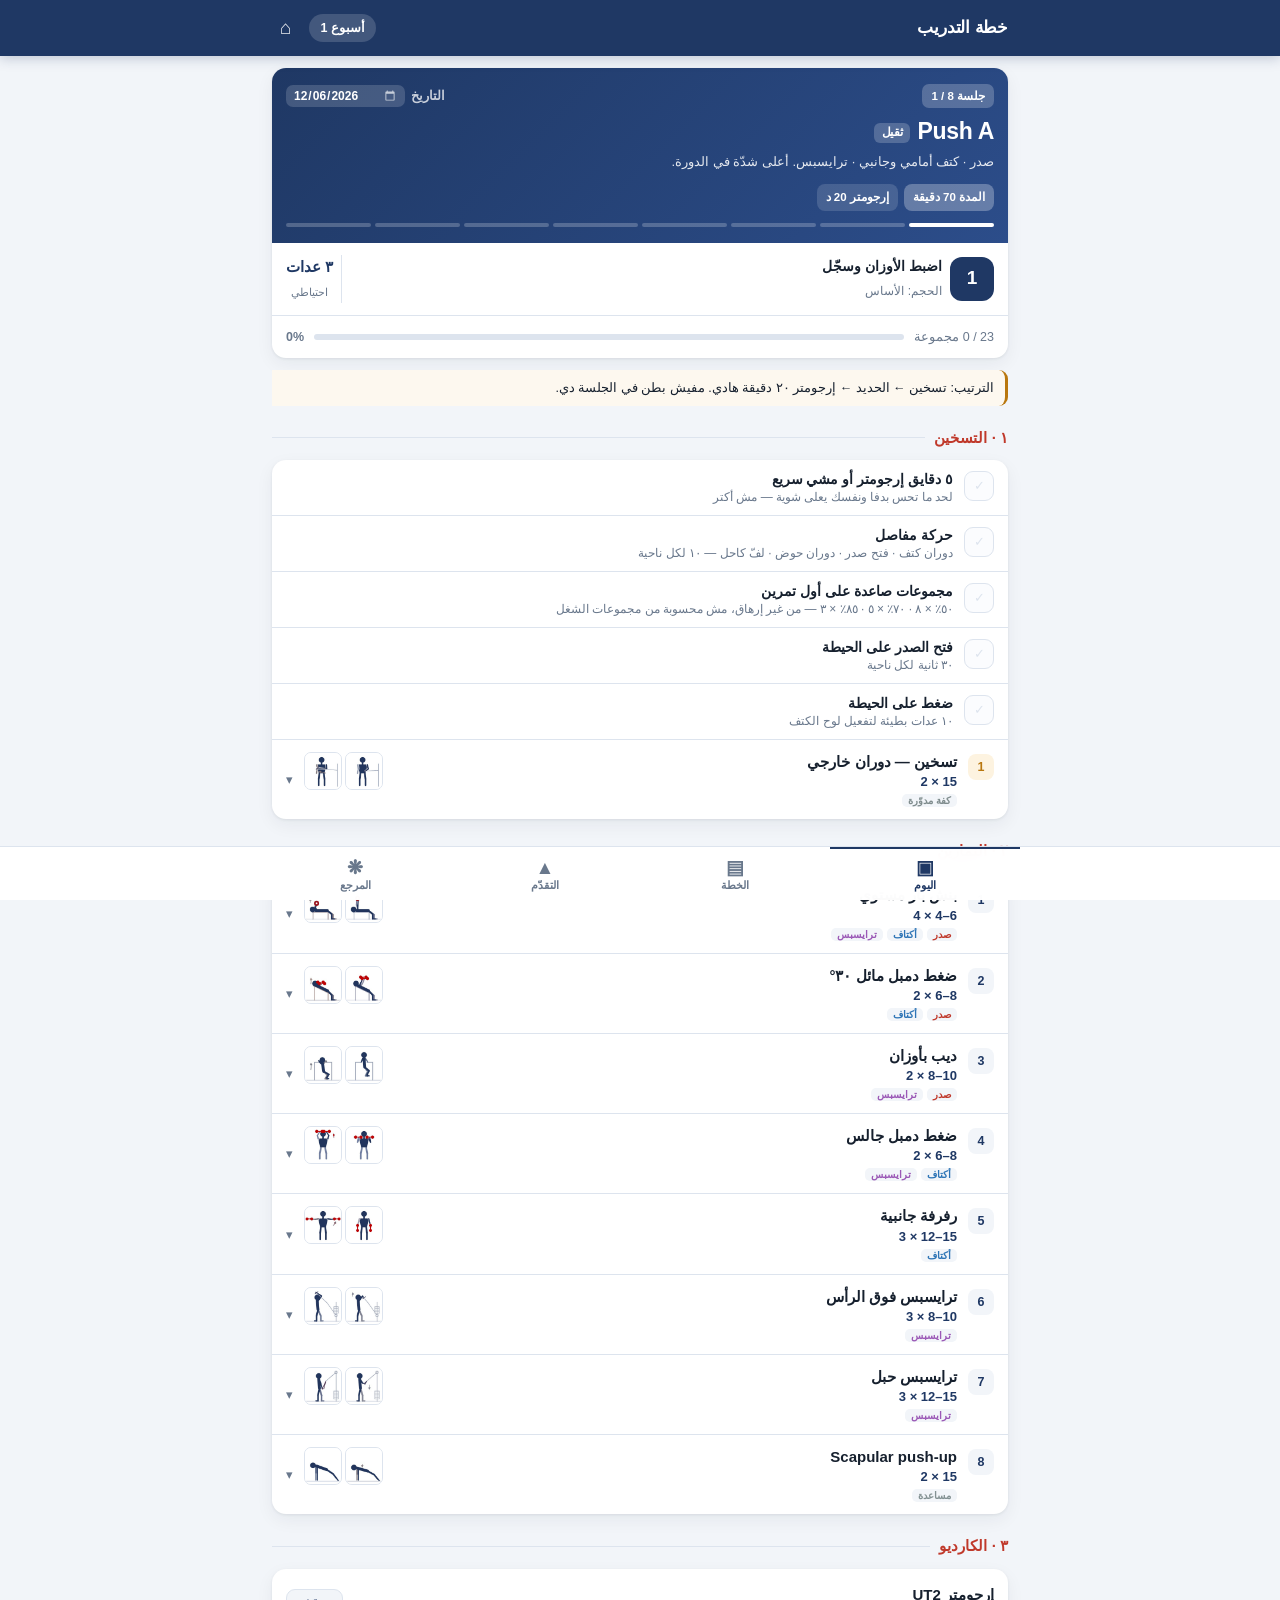
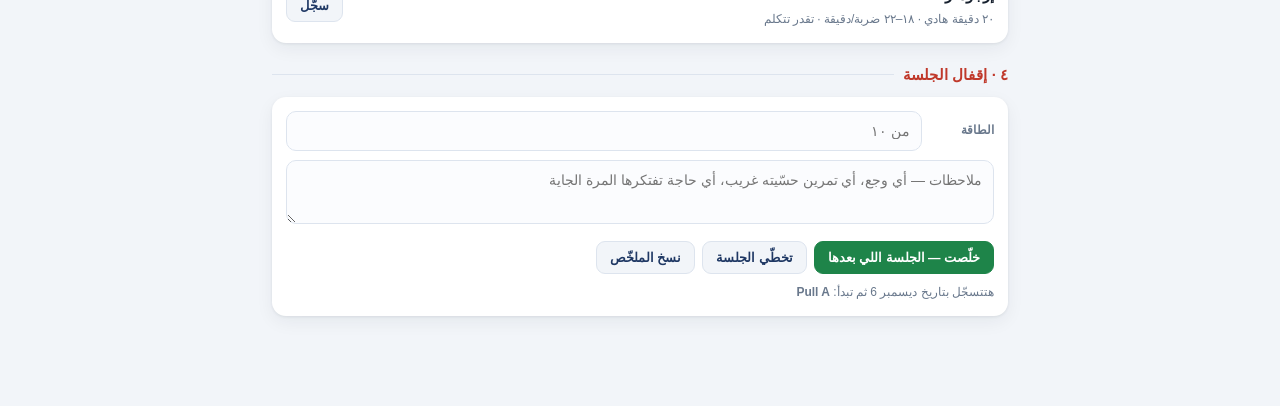
==== commit 9c85b9cf: "ضبط رجل أمامي وبطن وأكتاف وبايسبس على جدول الحجم - رجل أمامي ١٦←١٣ · بطن ١٨←١٦ · أكتاف ١٧←١٤ · بايسب" ====
--- a/التمرين.html
+++ b/التمرين.html
@@ -398,7 +398,7 @@
           'الحزام بالأوزان بين الرجلين ثابت من غير مرجحة']
   },
   'db-shoulder-press': {
-    n: 'ضغط دمبل جالس', im: ['pushA', 4], s: 3, lo: 6, hi: 8, inc: 2.5, r: 150,
+    n: 'ضغط دمبل جالس', im: ['pushA', 4], s: 2, lo: 6, hi: 8, inc: 2.5, r: 150,
     m: ['shoulders', 'triceps'],
     cue: ['ضهرك مسنود والبطن مشدودة — بلاش تقويس',
           'الدمبل يبدأ عند مستوى الودن وينتهي فوق من غير قفل عنيف',
@@ -532,14 +532,14 @@
     tip: 'ده أقرب تمرين لحركة التجديف — دفع بالرجل وانثناء من الحوض. حطه في أولويتك.'
   },
   'leg-press': {
-    n: 'Leg press', im: ['legsA', 2], s: 3, lo: 10, hi: 12, inc: 5, r: 150,
+    n: 'Leg press', im: ['legsA', 2], s: 2, lo: 10, hi: 12, inc: 5, r: 150,
     m: ['quads'],
     cue: ['الرجل في نص المنصة وبعرض الكتف',
           'انزل لحد ما الركبة توصل ٩٠° من غير ما الحوض يتلف',
           'متقفلش الركبة بعنف في الأعلى']
   },
   'bulgarian': {
-    n: 'Bulgarian split squat', im: ['legsA', 3], s: 3, lo: 10, hi: 10, each: true, inc: 2.5, r: 120,
+    n: 'Bulgarian split squat', im: ['legsA', 3], s: 2, lo: 10, hi: 10, each: true, inc: 2.5, r: 120,
     m: ['quads', 'posterior'],
     cue: ['الرجل الخلفية على البنش والمسافة كفاية عشان الركبة الأمامية متعديش كتير',
           'الجذع مايل لقدام شوية = شغل أكتر للمؤخرة',
@@ -603,14 +603,14 @@
           'وزن معقول — ده تمرين مطّ مش قوة']
   },
   'cable-lateral': {
-    n: 'رفرفة جانبية كابل', im: ['pushB', 5], s: 3, lo: 12, hi: 15, inc: 1.5, r: 75,
+    n: 'رفرفة جانبية كابل', im: ['pushB', 5], s: 2, lo: 12, hi: 15, inc: 1.5, r: 75,
     m: ['shoulders'],
     cue: ['الكابل من ورا الجسم بيدّي توتر ثابت طول المدى',
           'اوقف عند مستوى الكتف',
           'إيد واحدة كل مرة عشان تركيز أعلى']
   },
   'rear-delt-machine': {
-    n: 'رفرفة خلفية جهاز', im: ['pushB', 6], s: 3, lo: 15, hi: 15, inc: 1.5, r: 60,
+    n: 'رفرفة خلفية جهاز', im: ['pushB', 6], s: 2, lo: 15, hi: 15, inc: 1.5, r: 60,
     m: ['shoulders'],
     cue: ['الصدر في الدعامة والدراع شبه مفرود',
           'افتح لبرا لحد خط الكتف',
@@ -683,7 +683,7 @@
           'مرتين في الأسبوع — ده اللي بيحافظ على كتفك']
   },
   'incline-db-curl': {
-    n: 'مرجحة دمبل مائل', im: ['pullB', 6], s: 3, lo: 12, hi: 12, inc: 1.5, r: 75,
+    n: 'مرجحة دمبل مائل', im: ['pullB', 6], s: 2, lo: 12, hi: 12, inc: 1.5, r: 75,
     m: ['biceps'],
     cue: ['البنش مايل والدراع متدلّي ورا خط الجسم',
           'ده أقوى وضع لمطّ الرأس الطويلة للبايسبس',
@@ -737,7 +737,7 @@
           'الدفع من الكعب']
   },
   'walking-lunges': {
-    n: 'Walking lunges', im: ['legsB', 3], s: 3, lo: 12, hi: 12, each: true, inc: 2.5, r: 120,
+    n: 'Walking lunges', im: ['legsB', 3], s: 2, lo: 12, hi: 12, each: true, inc: 2.5, r: 120,
     m: ['quads', 'posterior'],
     cue: ['خطوة كبيرة والركبة الخلفية تقرّب من الأرض',
           'الجذع مستقيم والبطن مشدودة',
@@ -815,7 +815,7 @@
           'ثبّت الكتف في البار ومتسيبش جسمك يتمدّد']
   },
   'woodchop': {
-    n: 'Cable woodchop', im: ['abs12', 5], s: 3, lo: 12, hi: 12, each: true, inc: 1.5, r: 60,
+    n: 'Cable woodchop', im: ['abs12', 5], s: 2, lo: 12, hi: 12, each: true, inc: 1.5, r: 60,
     m: ['abs'],
     cue: ['الحركة قطرية من فوق لتحت (أو العكس)',
           'اللف من الجذع مش من الدراع',
@@ -853,7 +853,7 @@
           'تحكّم في السرعة — بلاش رمي الرجلين']
   },
   'suitcase-carry': {
-    n: 'Suitcase carry', im: ['abs3', 2], s: 3, lo: 40, hi: 40, u: 'm', each: true, inc: 5, r: 75,
+    n: 'Suitcase carry', im: ['abs3', 2], s: 2, lo: 40, hi: 40, u: 'm', each: true, inc: 5, r: 75,
     m: ['abs', 'grip'],
     cue: ['وزن في إيد واحدة بس — الهدف تقاوم الميل',
           'الكتفين على نفس الخط',
@@ -918,7 +918,7 @@
   {
     k: 'legsA', title: 'Legs A', tag: 'ثقيل', type: 'legs',
     sub: 'رجل أمامي وخلفي · سمانة · قصبة.',
-    dur: 70,
+    dur: 65,
     warm: [],
     ex: ['back-squat', 'rdl-bar', 'leg-press', 'bulgarian', 'lying-leg-curl',
          'standing-calf', 'tibialis'],
@@ -928,7 +928,7 @@
   {
     k: 'recovA', title: 'فترات + بطن + سونا', tag: 'فترات', type: 'recov',
     sub: 'جلسة الإرجومتر القوية الوحيدة في الدورة — جايّة بعد يوم الرجل عن قصد. ومعاها البطن.',
-    dur: 60, intervals: true,
+    dur: 55, intervals: true,
     warm: [], ex: [],
     absTitle: 'البطن — فرد ولفّ',
     absEx: ['ab-wheel', 'hanging-leg-raise', 'woodchop'],
@@ -957,7 +957,7 @@
   {
     k: 'legsB', title: 'Legs B', tag: 'حجم', type: 'legs',
     sub: 'أولوية للخلفية والمؤخرة · عدات أعلى · أوزان أخف من Legs A.',
-    dur: 60,
+    dur: 55,
     warm: [],
     ex: ['rdl-db', 'front-squat', 'hip-thrust', 'walking-lunges', 'seated-leg-curl', 'seated-calf'],
     notes: ['لو السكوات الأمامي تقيل على الكتف، استبدله بـ Goblet squat — نفس الشغل بضغط أقل.']
@@ -965,7 +965,7 @@
   {
     k: 'recovB', title: 'استشفاء + بطن + سونا', tag: 'راحة', type: 'recov',
     sub: 'قفلة الدورة: إرجومتر هادي وبطن وسونا. مفيش شدّة هنا خالص.',
-    dur: 55, steady: true,
+    dur: 50, steady: true,
     warm: [], ex: [],
     absTitle: 'البطن — ثني ومقاومة لفّ وحمل',
     absEx: ['cable-crunch', 'pallof', 'suitcase-carry'],
@@ -1204,37 +1204,34 @@
   return (_baseVol = v);
 }
 
-/* توزيع المجموعات الزيادة على الدورة كلها مرة واحدة لكل أسبوع */
+/* توزيع المجموعات الزيادة — مرة واحدة لكل أسبوع على الدورة كلها.
+   كل عضلة بتاخد بالظبط الفرق بين هدف الأسبوع وقاعدتها، موزّع بالتناوب
+   على تمارينها عبر الجلسات. كده الجدول هو اللي بيحكم، مش ترتيب التمارين
+   ولا سقف ثابت للجلسة — وكل عضلة بتوصل هدفها بالضبط. */
 const _bonusCache = {};
 function weekBonus(week) {
   if (_bonusCache[week]) return _bonusCache[week];
   const W = WEEKS[week - 1], bonus = {};
   if (W.extra <= 0) return (_bonusCache[week] = bonus);
 
-  const proj = Object.assign({}, baseVolume());
+  /* تمارين كل عضلة عبر الدورة، بالترتيب */
+  const slots = {};
   ORDER.forEach(k => {
     const D = sessByKey(k);
-    const ids = [].concat(D.ex || [], D.absEx || []);
-    const got = {};
-    for (let n = 0; n < W.extra; n++) {
-      /* الأفضل نوزّع على تمارين مختلفة؛ لكن لو عضلة لسه ناقصة
-         ومفيش تمرين تاني ليها في الجلسة، ناخد مجموعة تانية على نفس التمرين */
-      let best = -1, bestDef = 0;
-      for (const fresh of [true, false]) {
-        ids.forEach((id, i) => {
-          const e = EX[id]; if (!e || e.nc) return;
-          if (fresh && got[i]) return;
-          const t = VOLUME_TARGET[e.m[0]]; if (!t) return;
-          const def = t[week - 1] - (proj[e.m[0]] || 0);
-          if (def > bestDef) { bestDef = def; best = i; }
-        });
-        if (best >= 0) break;
-      }
-      if (best < 0) break;                       /* كل العضلات وصلت هدفها */
-      got[best] = (got[best] || 0) + 1;
-      const mk = EX[ids[best]].m[0];
-      proj[mk] = (proj[mk] || 0) + 1;
-      bonus[k + '|' + best] = got[best];
+    [].concat(D.ex || [], D.absEx || []).forEach((id, i) => {
+      const e = EX[id]; if (!e || e.nc || !VOLUME_TARGET[e.m[0]]) return;
+      (slots[e.m[0]] = slots[e.m[0]] || []).push(k + '|' + i);
+    });
+  });
+
+  const base = baseVolume();
+  Object.keys(VOLUME_TARGET).forEach(m => {
+    const need = VOLUME_TARGET[m][week - 1] - (base[m] || 0);
+    const list = slots[m] || [];
+    if (need <= 0 || !list.length) return;
+    for (let n = 0; n < need; n++) {
+      const key = list[n % list.length];
+      bonus[key] = (bonus[key] || 0) + 1;
     }
   });
   return (_bonusCache[week] = bonus);
@@ -1244,7 +1241,7 @@
   const W = WEEKS[week - 1], bonus = weekBonus(week);
   return ids.map((id, i) => {
     const ex = EX[id];
-    if (W.extra < 0) return { id, kind, sets: Math.max(2, Math.ceil(ex.s / 2)), plus: 0, cut: true };
+    if (W.extra < 0) return { id, kind, sets: Math.max(1, Math.round(ex.s / 2)), plus: 0, cut: true };
     const p = bonus[D.k + '|' + (i + offset)] || 0;
     return { id, kind, sets: ex.s + p, plus: p };
   });
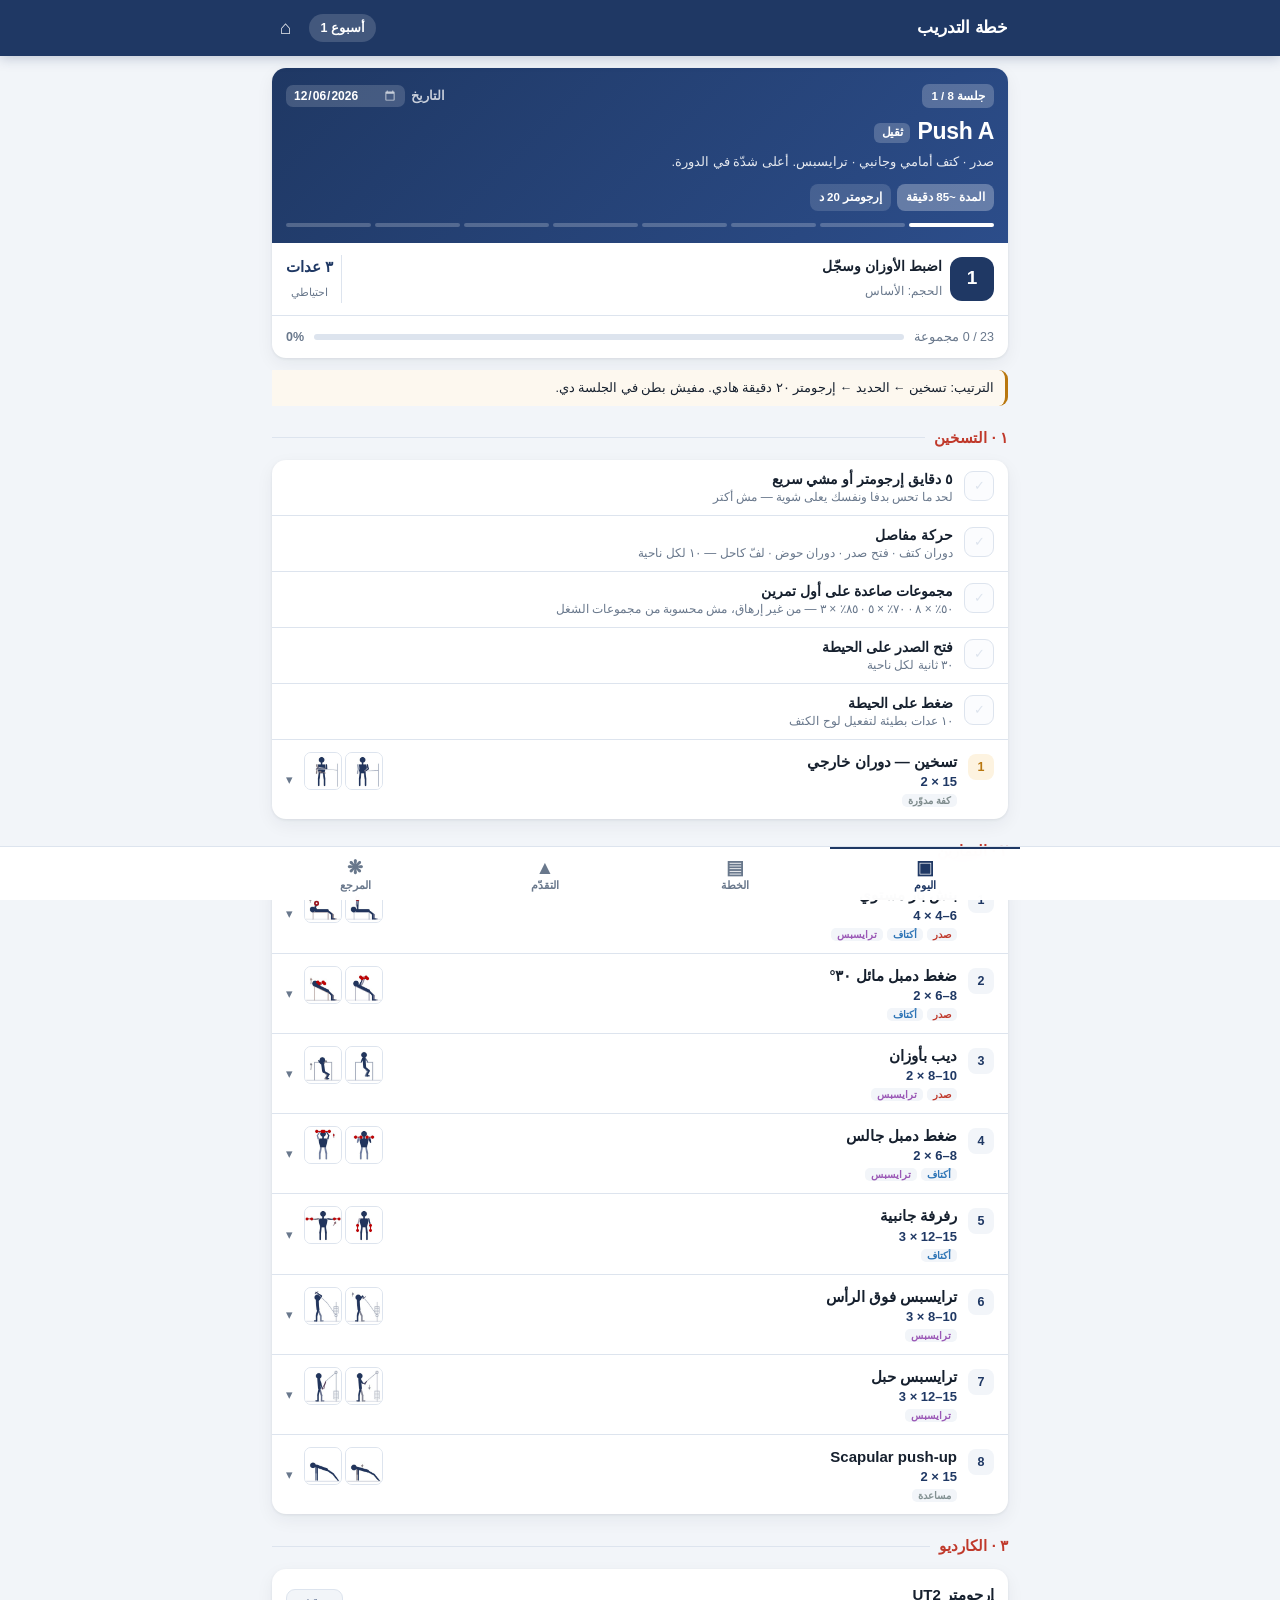
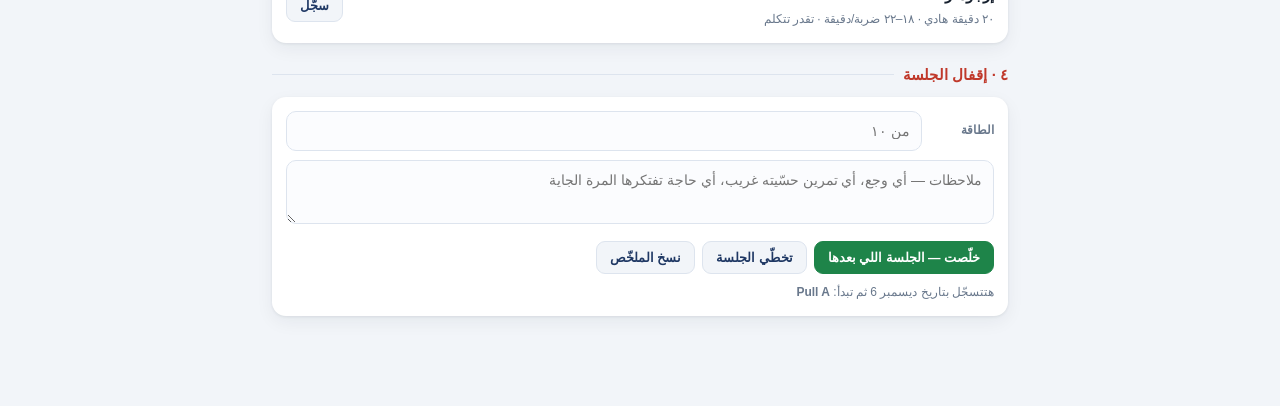
==== commit be750cfa: "نقل الزيادة الأسبوعية لجلسات الحجم + مدة محسوبة ١) الجلسات الثقيلة (A) سقفها +٢ مجموعة فوق أسبوع ١، " ====
--- a/التمرين.html
+++ b/التمرين.html
@@ -860,7 +860,7 @@
           'خطوات ثابتة والبطن مشدودة']
   },
   'cable-crunch-b': {
-    n: 'بطن بالكابل', im: ['abs3', 3], s: 3, lo: 12, hi: 15, inc: 1.5, r: 60,
+    n: 'بطن بالكابل — عدات أعلى', im: ['abs3', 3], s: 3, lo: 12, hi: 15, inc: 1.5, r: 60,
     m: ['abs'],
     cue: ['لفّ من العمود الفقري والحوض ثابت',
           'ازفر بالكامل في الآخر',
@@ -897,7 +897,7 @@
 
 const SESSIONS = [
   {
-    k: 'pushA', title: 'Push A', tag: 'ثقيل', type: 'push',
+    k: 'pushA', heavy: true, title: 'Push A', tag: 'ثقيل', type: 'push',
     sub: 'صدر · كتف أمامي وجانبي · ترايسبس. أعلى شدّة في الدورة.',
     dur: 70,
     warm: ['ext-rot'],
@@ -907,7 +907,7 @@
     notes: ['الترتيب: تسخين ← الحديد ← إرجومتر ٢٠ دقيقة هادي. مفيش بطن في الجلسة دي.']
   },
   {
-    k: 'pullA', title: 'Pull A', tag: 'ثقيل', type: 'pull',
+    k: 'pullA', heavy: true, title: 'Pull A', tag: 'ثقيل', type: 'pull',
     sub: 'ظهر · كتف خلفي · بايسبس · قبضة.',
     dur: 60,
     warm: [],
@@ -916,11 +916,11 @@
     notes: ['مفيش تجديف على الإرجومتر في الجلسة دي — الظهر والقبضة اتضربوا بالفعل.']
   },
   {
-    k: 'legsA', title: 'Legs A', tag: 'ثقيل', type: 'legs',
+    k: 'legsA', heavy: true, title: 'Legs A', tag: 'ثقيل', type: 'legs',
     sub: 'رجل أمامي وخلفي · سمانة · قصبة.',
     dur: 65,
     warm: [],
-    ex: ['back-squat', 'rdl-bar', 'leg-press', 'bulgarian', 'lying-leg-curl',
+    ex: ['back-squat', 'rdl-bar', 'leg-press', 'bulgarian',
          'standing-calf', 'tibialis'],
     notes: ['صفر تجديف في الجلسة دي — الجلسة اللي بعدها فترات.',
             'الرفعة الرومانية هي أقرب تمرين لحركة التجديف: دفع بالرجل وانثناء من الحوض.']
@@ -1205,33 +1205,46 @@
 }
 
 /* توزيع المجموعات الزيادة — مرة واحدة لكل أسبوع على الدورة كلها.
-   كل عضلة بتاخد بالظبط الفرق بين هدف الأسبوع وقاعدتها، موزّع بالتناوب
-   على تمارينها عبر الجلسات. كده الجدول هو اللي بيحكم، مش ترتيب التمارين
-   ولا سقف ثابت للجلسة — وكل عضلة بتوصل هدفها بالضبط. */
+
+   قاعدتين:
+   ١) كل عضلة بتاخد بالظبط فرقها عن هدف الأسبوع.
+   ٢) الجلسات الثقيلة (A) سقفها +٢ مجموعة فوق أسبوع ١ — التقدّم فيها
+      بالوزن مش بعدد المجموعات. الباقي بيروح لجلسات الحجم (B)،
+      لأن تكلفة المجموعة في مدى ١٢–١٥ أقل بكتير منها في ٤–٦. */
+const HEAVY_CAP = 2;
 const _bonusCache = {};
 function weekBonus(week) {
   if (_bonusCache[week]) return _bonusCache[week];
   const W = WEEKS[week - 1], bonus = {};
   if (W.extra <= 0) return (_bonusCache[week] = bonus);
 
-  /* تمارين كل عضلة عبر الدورة، بالترتيب */
+  /* تمارين كل عضلة: جلسات الحجم الأول، وبعدين الثقيلة */
   const slots = {};
   ORDER.forEach(k => {
     const D = sessByKey(k);
     [].concat(D.ex || [], D.absEx || []).forEach((id, i) => {
       const e = EX[id]; if (!e || e.nc || !VOLUME_TARGET[e.m[0]]) return;
-      (slots[e.m[0]] = slots[e.m[0]] || []).push(k + '|' + i);
+      (slots[e.m[0]] = slots[e.m[0]] || []).push({ key: k + '|' + i, sess: k, heavy: !!D.heavy });
     });
   });
-
-  const base = baseVolume();
+  Object.values(slots).forEach(a => a.sort((x, y) => (x.heavy ? 1 : 0) - (y.heavy ? 1 : 0)));
+
+  const base = baseVolume(), added = {};
   Object.keys(VOLUME_TARGET).forEach(m => {
-    const need = VOLUME_TARGET[m][week - 1] - (base[m] || 0);
+    let need = VOLUME_TARGET[m][week - 1] - (base[m] || 0);
     const list = slots[m] || [];
     if (need <= 0 || !list.length) return;
-    for (let n = 0; n < need; n++) {
-      const key = list[n % list.length];
-      bonus[key] = (bonus[key] || 0) + 1;
+    let n = 0, guard = 0;
+    while (need > 0 && guard++ < 400) {
+      const sl = list[n % list.length]; n++;
+      if (sl.heavy && (added[sl.sess] || 0) >= HEAVY_CAP) {
+        /* لو كل الخانات المتاحة للعضلة دي اتقفلت، نسيب الباقي */
+        if (list.every(x => x.heavy && (added[x.sess] || 0) >= HEAVY_CAP)) break;
+        continue;
+      }
+      bonus[sl.key] = (bonus[sl.key] || 0) + 1;
+      added[sl.sess] = (added[sl.sess] || 0) + 1;
+      need--;
     }
   });
   return (_bonusCache[week] = bonus);
@@ -1255,6 +1268,17 @@
     planList(D, main, week, 'main', 0),
     planList(D, abs, week, 'abs', main.length)
   );
+}
+
+
+/* المدة المقدَّرة للأسبوع الحالي: تسخين + (مجموعات × (راحة + شغل)) + كارديو */
+function sessionMinutes(k, week) {
+  const D = sessByKey(k);
+  let sec = 0;
+  sessionPlan(k, week).forEach(p => { sec += p.sets * (EX[p.id].r + 40); });
+  const warm = (D.ex || []).length ? 8 : 3;
+  const cardio = D.cardio ? D.cardio.min : D.intervals ? 40 : D.steady ? 30 : 0;
+  return Math.round((sec / 60 + warm + cardio) / 5) * 5;
 }
 
 /* ---------- تاريخ التمرين ---------- */
@@ -1414,7 +1438,7 @@
       <h2>${esc(D.title)}<span class="tg">${esc(D.tag)}</span></h2>
       <p>${esc(D.sub)}</p>
       <div class="chips">
-        <span class="chip g">المدة ${L(D.dur)} دقيقة</span>
+        <span class="chip g">المدة ~${L(sessionMinutes(D.k, wk))} دقيقة</span>
         ${D.absEx ? `<span class="chip">بطن ${L(D.absEx.length)} تمارين</span>` : ''}
         ${D.cardio ? `<span class="chip">إرجومتر ${L(D.cardio.min)} د</span>` : ''}
       </div>
@@ -1654,7 +1678,7 @@
       <span class="num" style="background:${i === S.pos ? 'var(--navy)' : D.type === 'recov' ? '#fdf3e0' : 'var(--bg)'};color:${i === S.pos ? '#fff' : D.type === 'recov' ? 'var(--warn)' : 'var(--navy)'}">${i + 1}</span>
       <span class="exmeta">
         <h3>${esc(D.title)} ${i === S.pos ? '<span class="tag" style="background:var(--navy);color:#fff">دلوقتي</span>' : ''}</h3>
-        <div class="sub">${n ? L(n) + ' تمرين · ' : ''}${L(D.dur)} دقيقة${D.absEx ? ' · بطن ' + L(D.absEx.length) : ''}${D.cardio ? ' · إرجومتر ' + L(D.cardio.min) + ' د' : ''}</div>
+        <div class="sub">${n ? L(n) + ' تمرين · ' : ''}~${L(sessionMinutes(D.k, S.week))} دقيقة${D.absEx ? ' · بطن ' + L(D.absEx.length) : ''}${D.cardio ? ' · إرجومتر ' + L(D.cardio.min) + ' د' : ''}</div>
       </span>
       <span class="tag">${esc(D.tag)}</span>
     </button>`;
